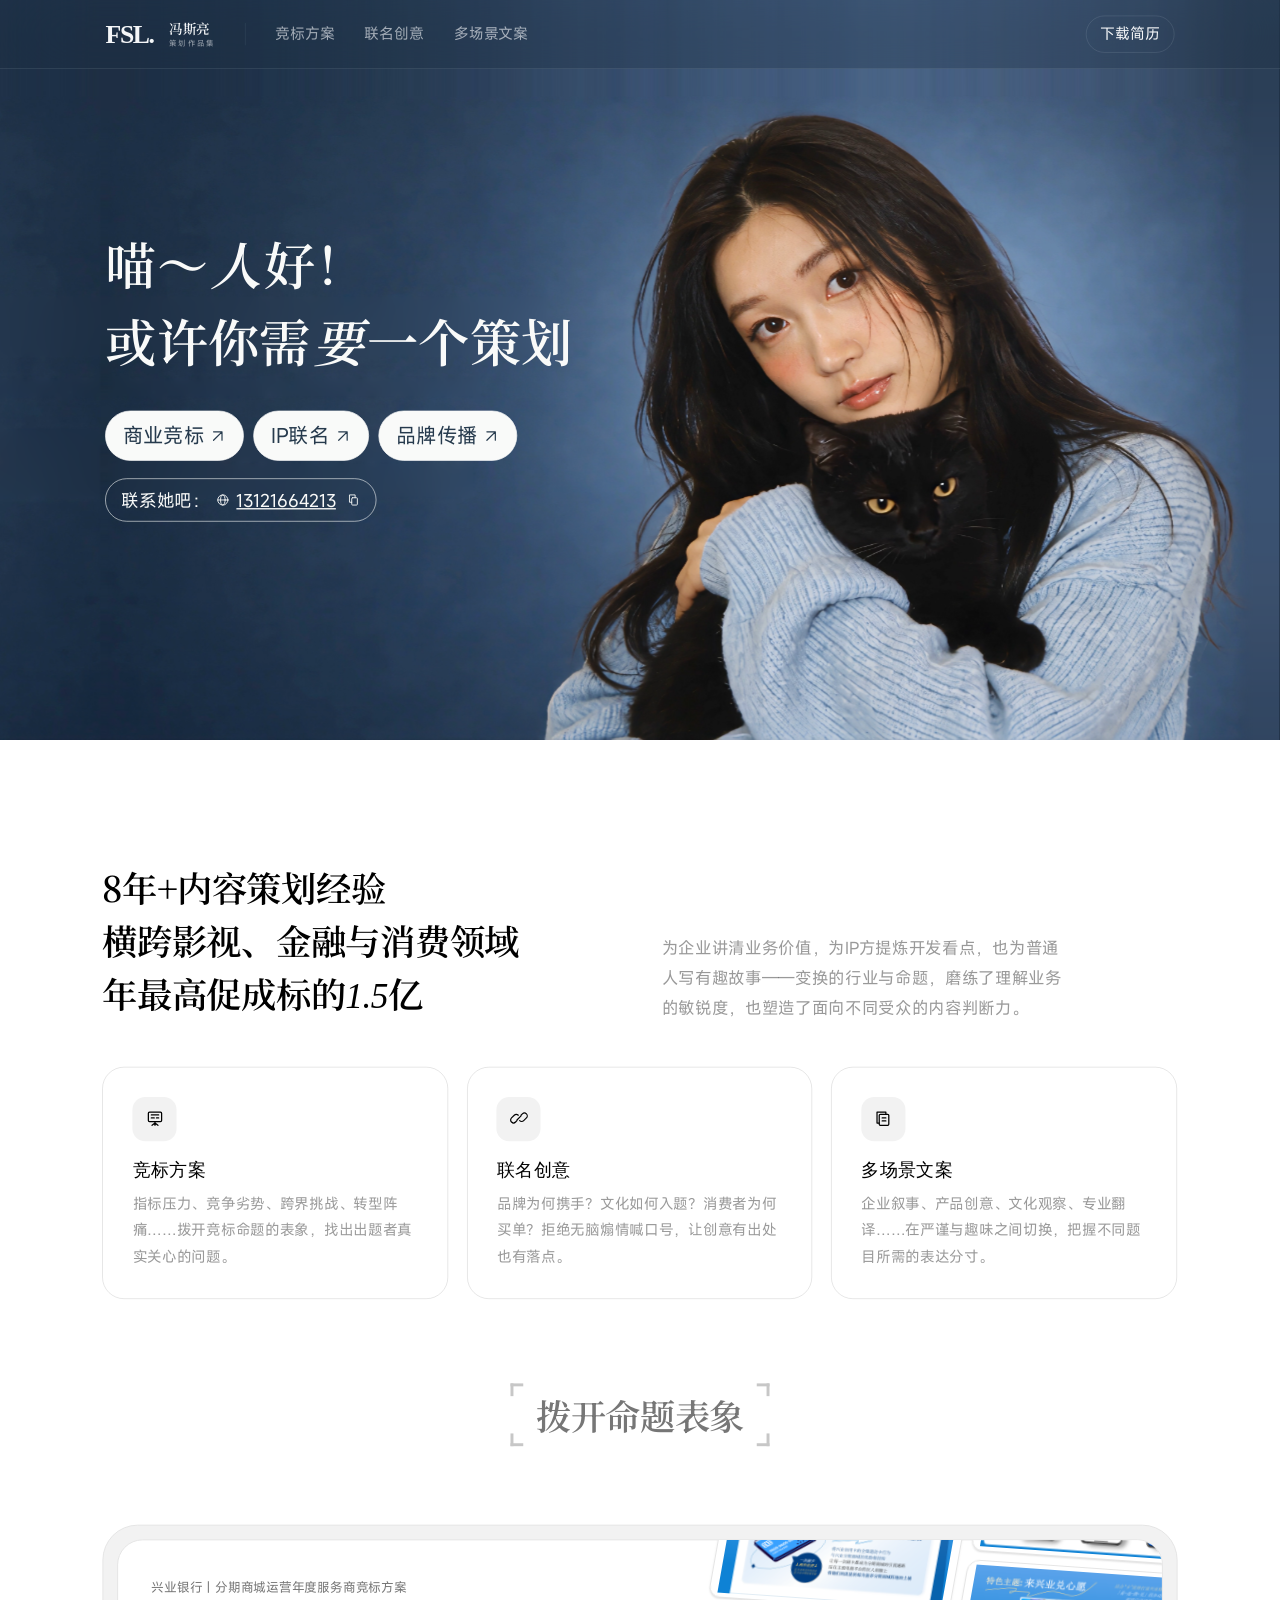
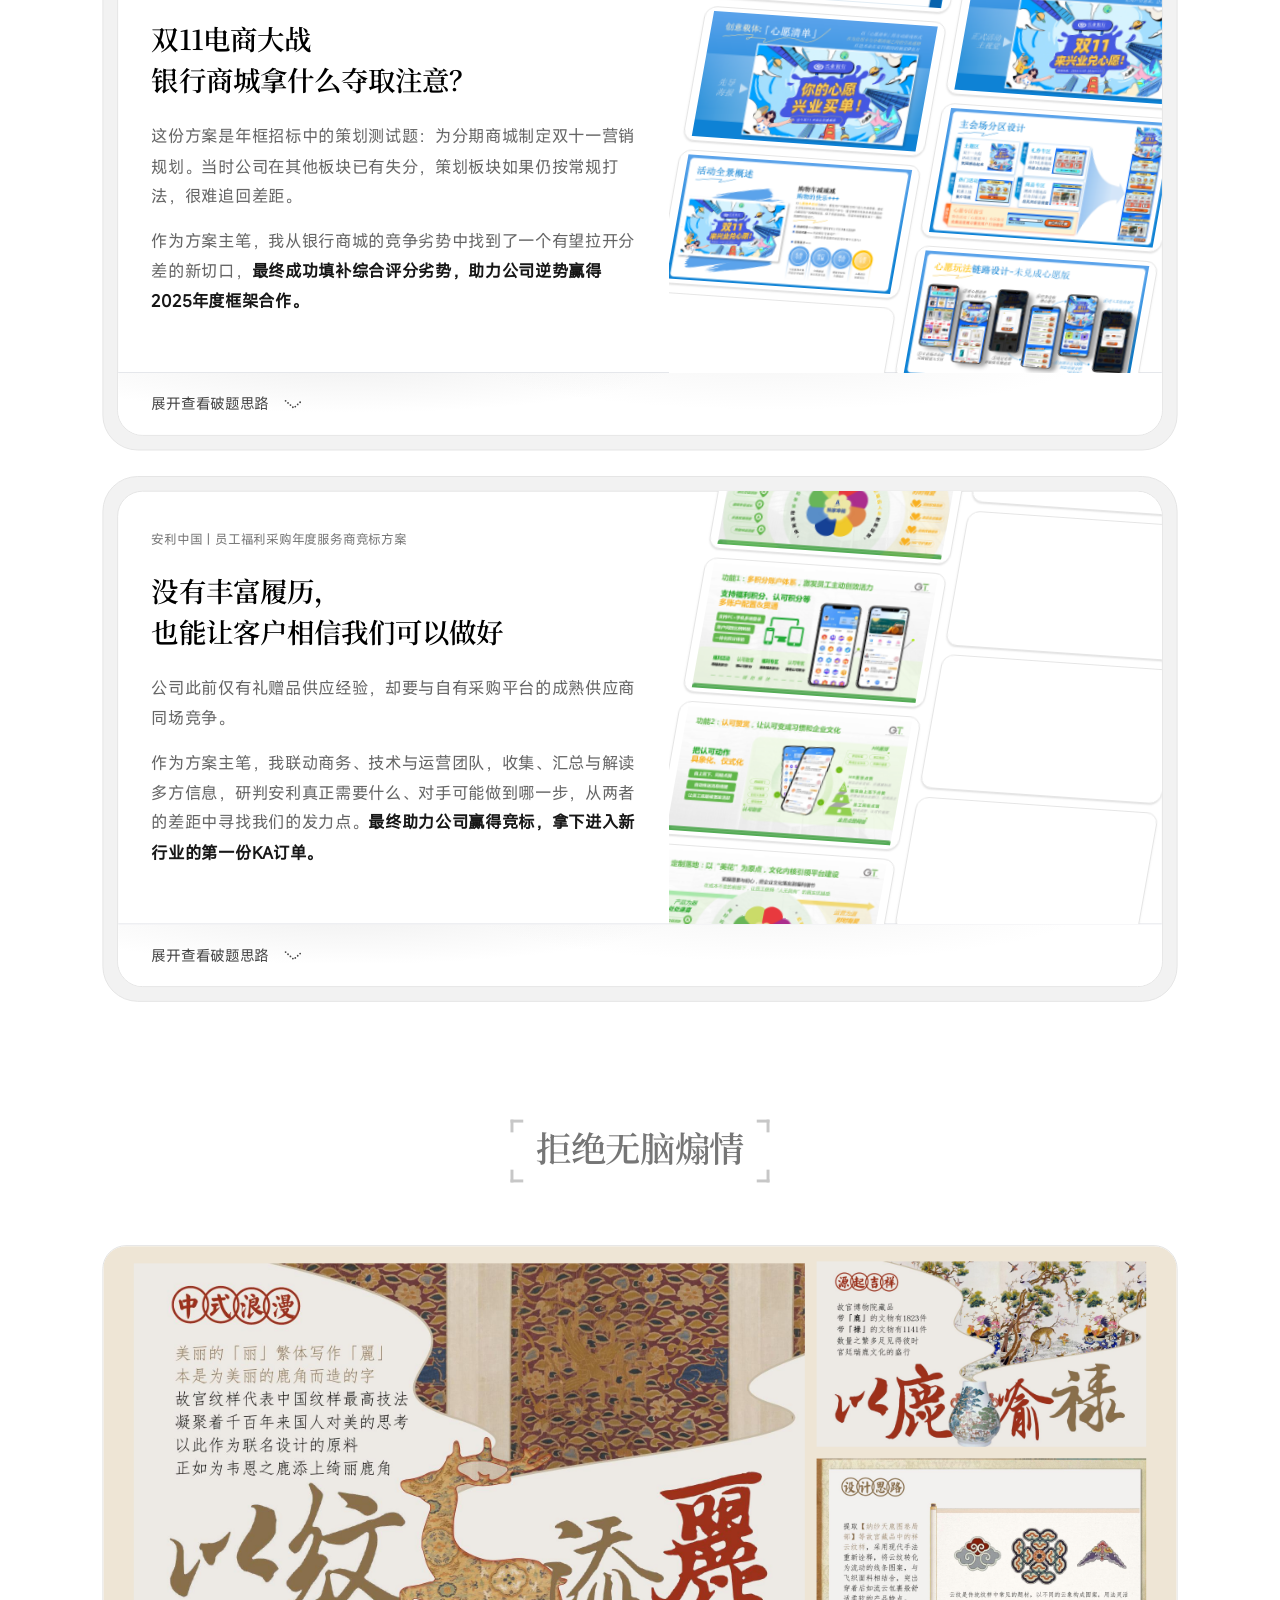
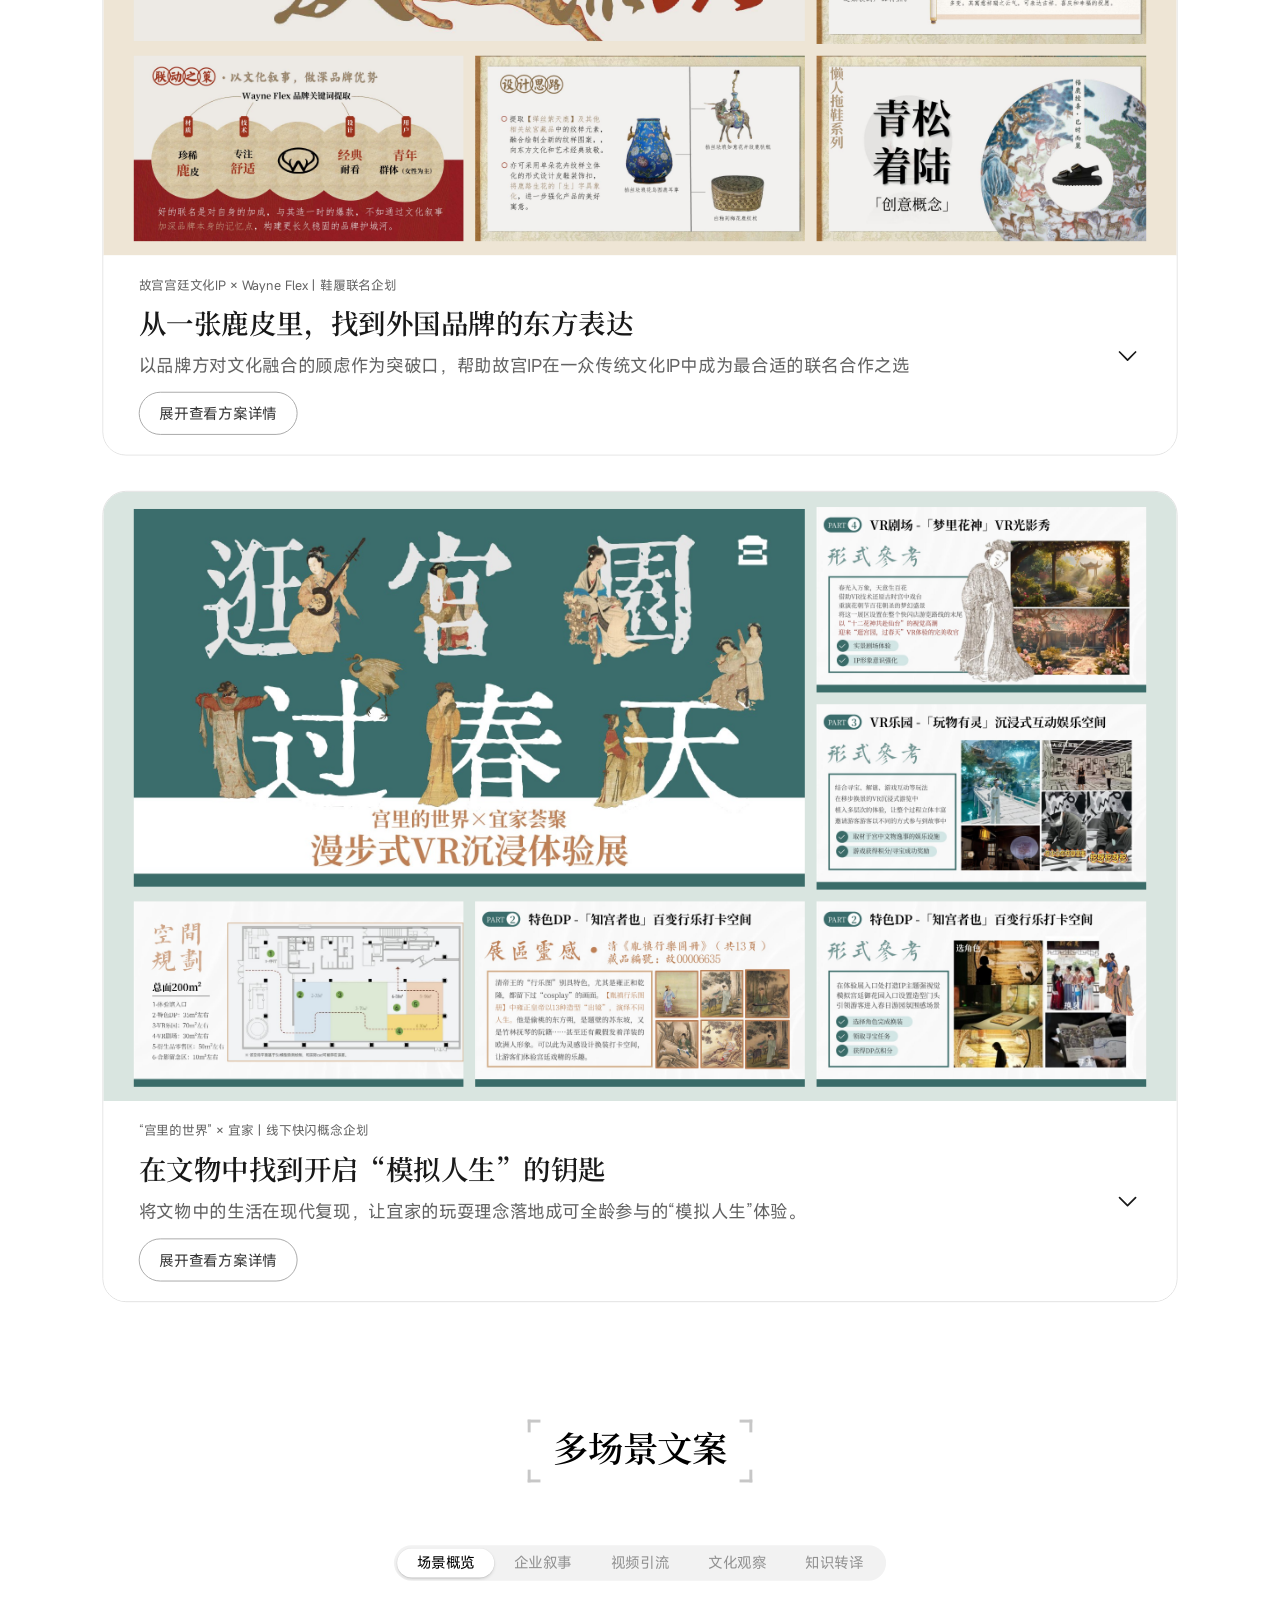
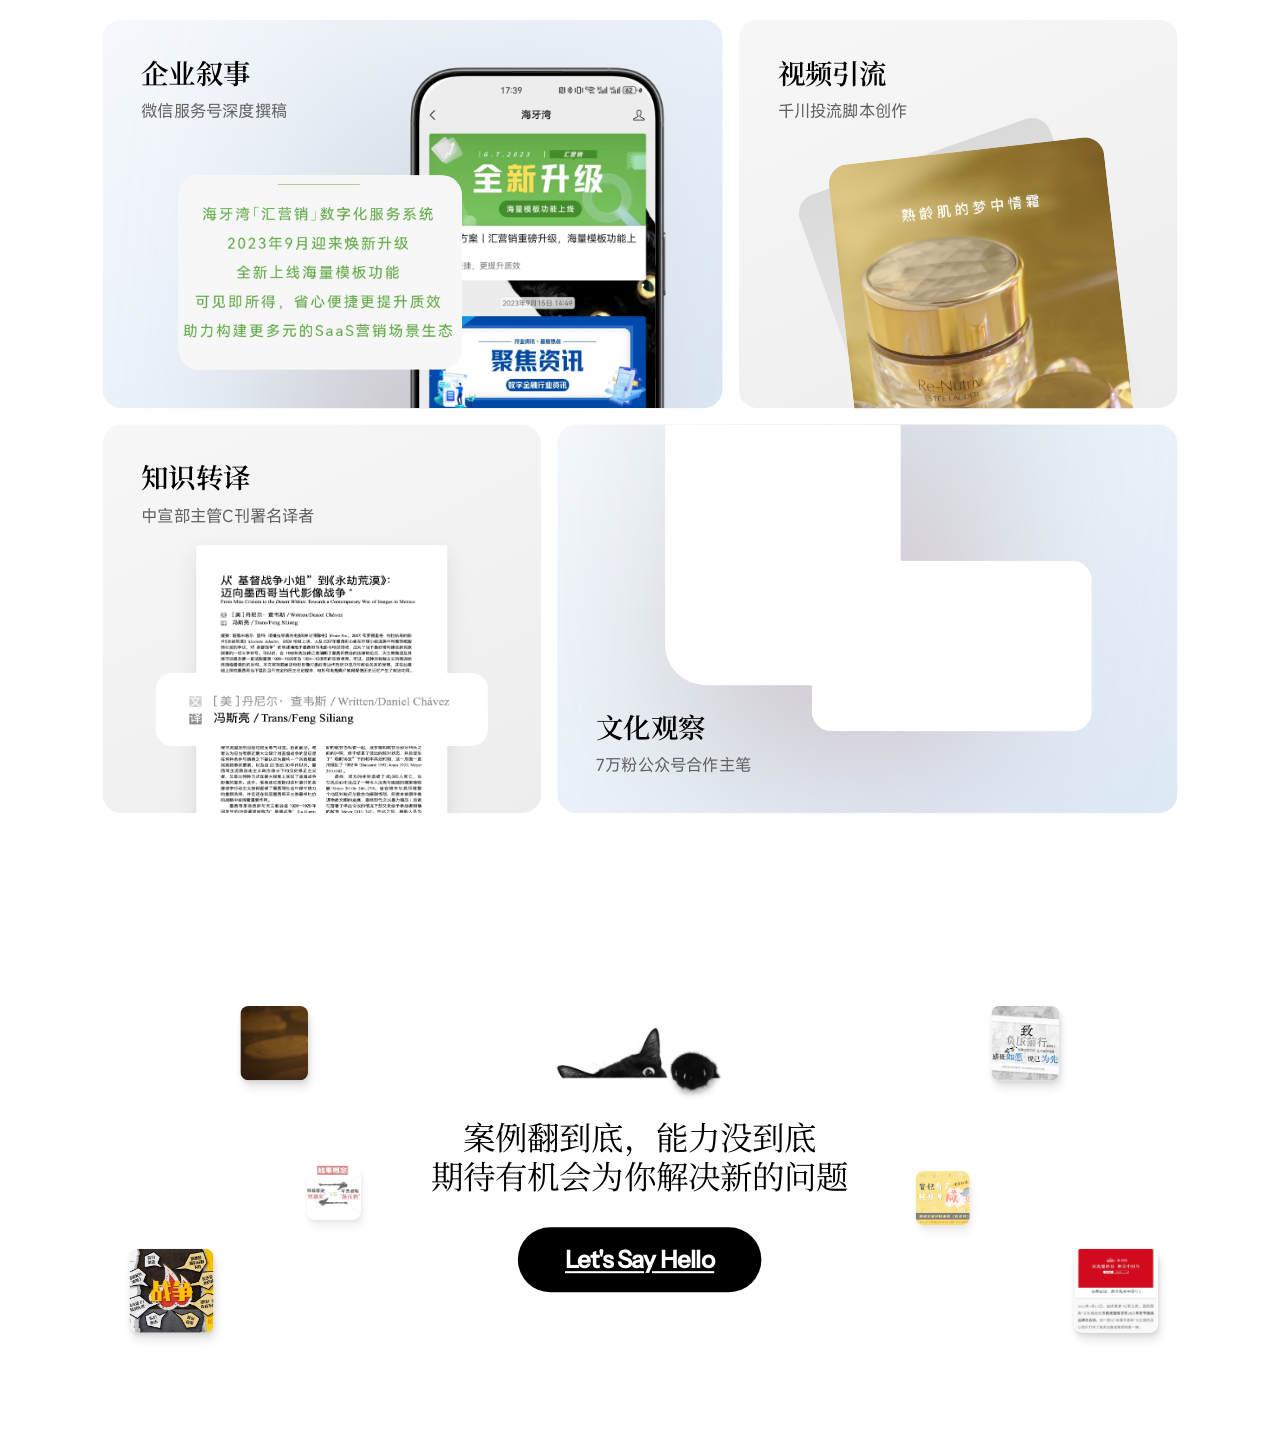
==== public/enterprise-layout-comparison.html @ a9621e63 "Import verified portfolio public release" ====
<!doctype html>
<html lang="zh-CN">
<head>
<meta charset="utf-8"><meta name="viewport" content="width=device-width,initial-scale=1">
<meta name="theme-color" content="#29425e"><title>冯斯亮 · 策划作品集</title>
<link rel="preload" as="image" href="assets/poster-fast.webp" fetchpriority="high"><link rel="preload" as="font" href="hero-assets/noto-serif-hero.ttf" type="font/ttf" crossorigin><link rel="stylesheet" href="hero-assets/serif.css"><link rel="stylesheet" href="hero-assets/sans.css"><link rel="stylesheet" href="home.css">
<link rel="stylesheet" href="navigation.css">
<link rel="stylesheet" href="navigation-colors.css"><link rel="stylesheet" href="transition-study.css">
<script>const navColor=new URLSearchParams(location.search).get("nav");if(["deep","mist","refined"].includes(navColor))document.documentElement.dataset.navColor=navColor;</script>
<link rel="stylesheet" href="jords-chapter-study.css"><link rel="stylesheet" href="xingye-case-study.css"><style>.xy-case .jr-copy .xy-contribution{margin-top:16px}</style><link rel="stylesheet" href="xingye-strategy.css"><link rel="stylesheet" href="xingye-strategy-columns.css"><link rel="stylesheet" href="xingye-strategy-accents.css"><link rel="stylesheet" href="xingye-strategy-rows.css"><link rel="stylesheet" href="xingye-strategy-corners-refined.css"><link rel="stylesheet" href="amway-case-study.css"><link rel="stylesheet" href="creative-case-study.css"><link rel="stylesheet" href="writing-reference.css"><link id="writing-palette-style" rel="stylesheet" href="writing-palette-comparison.css" media="all">
<link rel="stylesheet" href="enterprise-label-comparison.css"><link rel="stylesheet" href="writing-scene-details.css"><link rel="stylesheet" href="video-film-gallery.css"><link rel="stylesheet" href="video-title-comparison.css"><link rel="stylesheet" href="culture-panel-gallery.css"><link rel="stylesheet" href="knowledge-motion-comparison.css">
<link rel="stylesheet" href="isomeet-closing.css"><link rel="stylesheet" href="home-entries.css"><link rel="stylesheet" href="creative-layout-comparison.css"><link rel="stylesheet" href="desktop-layout-trial.css">
<link rel="stylesheet" href="font-coverage-fix.css">
<link rel="stylesheet" href="mobile-home-trial.css">

<meta name="description" content="冯斯亮的策划作品集，包含竞标方案、联名创意与多场景文案，提供简历下载与联系方式。">
<meta property="og:title" content="冯斯亮 · 策划作品集">
<meta property="og:description" content="竞标方案、联名创意与多场景文案。查看作品与下载简历。">
<meta property="og:type" content="website">
<meta property="og:locale" content="zh_CN">
<meta name="twitter:card" content="summary">
</head>
<body id="top" class="xy-corner-variant"><div class="fixed-nav"><header class="iso-navigation" aria-label="作品集导航"><div class="iso-navbar"><div class="iso-container"><div class="iso-left"><a class="iso-logo portfolio-logo" href="#top" aria-label="冯斯亮，策划作品集首页"><span class="portfolio-mark">FSL.</span><span class="portfolio-name">冯斯亮<span>策划作品集</span></span></a><div class="iso-divider"></div><nav class="iso-links" aria-label="主导航"><a class="iso-link" href="#chapter-study">竞标方案</a><a class="iso-link" href="#creative-study">联名创意</a><a class="iso-link" href="#chapter-3">多场景文案</a></nav></div><a class="iso-button" href="assets/resume/feng-siliang-content-planning-2026.pdf" download="冯斯亮_内容策划简历_2026.pdf" aria-label="下载简历（PDF）">下载简历</a></div></div></header></div><div class="hero-band">
<div class="viewport-fit"><div class="artboard">

<main>
<section class="stage" aria-label="冯斯亮的作品集开场">
 <div class="portrait"><canvas id="portrait-frame" aria-hidden="true"></canvas><video id="cat" muted playsinline preload="none" poster="assets/poster-fast.webp" aria-label="冯斯亮抱着黑猫，黑猫随鼠标左右转头"><source src="assets/cat-web.mp4" type="video/mp4"></video></div>
 <div class="hero-copy">
  <h1 aria-label="喵～人好！或许你需要一个策划"><span class="headline-line" aria-hidden="true">喵～<em>人</em>好！</span><span class="headline-line" aria-hidden="true">或许你需<em>要</em>一个策划</span></h1>
  <ul class="profile-tags hero-entries" aria-label="策划方向与章节入口"><li><a class="hero-entry" href="#chapter-study"><span>商业竞标</span><svg class="hero-entry-arrow" viewBox="0 0 24 24" aria-hidden="true"><path d="M6 18 18 6M6 6h12v12"/></svg></a></li><li><a class="hero-entry" href="#creative-study"><span>IP联名</span><svg class="hero-entry-arrow" viewBox="0 0 24 24" aria-hidden="true"><path d="M6 18 18 6M6 6h12v12"/></svg></a></li><li><a class="hero-entry" href="#chapter-3"><span>品牌传播</span><svg class="hero-entry-arrow" viewBox="0 0 24 24" aria-hidden="true"><path d="M6 18 18 6M6 6h12v12"/></svg></a></li><li class="contact-outline-item"><button class="contact-outline" type="button" title="点击复制手机号（微信同号）" aria-label="复制手机号 13121664213"><span class="contact-caption">联系她吧：<svg class="contact-globe" viewBox="0 0 24 24" aria-hidden="true"><circle cx="12" cy="12" r="9"/><ellipse cx="12" cy="12" rx="4" ry="9"/><path d="M3 12h18"/></svg> <span class="contact-address" role="status" aria-live="polite" aria-atomic="true">13121664213</span></span><svg viewBox="0 0 24 24" aria-hidden="true"><rect x="9" y="8" width="10" height="13" rx="1.5"/><path d="M15 8V3H5v13h4"/></svg></button></li></ul>
 </div>
 <p class="sr-only" id="hint" role="status"></p>
</section>
</main>
</div></div>
</div>
<div class="overview-clone"><div class="overview-reference"><section id="why" class="section top-margin-132" style="display:block;position:static;box-sizing:border-box;width:1200px;max-width:none;min-height:623.445px;height:auto;padding:123.18px 52.2584px 67.1893px;margin:0px;gap:normal;grid-template-columns:none;flex-direction:row;align-items:normal;justify-content:normal;font-family:&quot;ISO Instrument Sans&quot;, Arial, sans-serif;font-size:14.931px;font-weight:400;font-style:normal;line-height:22.3964px;letter-spacing:normal;color:rgb(0, 0, 0);background-color:rgba(0, 0, 0, 0);border:0px none rgb(0, 0, 0);border-radius:0px;text-align:start;object-fit:fill"><div class="container" style="display:block;position:relative;box-sizing:border-box;width:1095.48px;max-width:1239.27px;min-height:433.078px;height:auto;padding:0px;margin:0px;gap:normal;grid-template-columns:none;flex-direction:row;align-items:normal;justify-content:normal;font-family:&quot;ISO Instrument Sans&quot;, Arial, sans-serif;font-size:14.931px;font-weight:400;font-style:normal;line-height:22.3964px;letter-spacing:normal;color:rgb(0, 0, 0);background-color:rgba(0, 0, 0, 0);border:0px none rgb(0, 0, 0);border-radius:0px;text-align:start;object-fit:fill"><div class="content-block" style="display:grid;position:static;box-sizing:border-box;width:1095.48px;max-width:none;min-height:433.078px;height:auto;padding:0px;margin:0px;gap:44.7929px;grid-template-columns:1095.48px;flex-direction:row;align-items:normal;justify-content:normal;font-family:&quot;ISO Instrument Sans&quot;, Arial, sans-serif;font-size:14.931px;font-weight:400;font-style:normal;line-height:22.3964px;letter-spacing:normal;color:rgb(0, 0, 0);background-color:rgba(0, 0, 0, 0);border:0px none rgb(0, 0, 0);border-radius:0px;text-align:start;object-fit:fill"><div class="h2-block with-2col" style="display:grid;position:static;box-sizing:border-box;width:1095.48px;max-width:none;min-height:164.227px;height:auto;padding:0px;margin:0px;gap:44.7929px;grid-template-columns:525.344px 525.352px;flex-direction:row;align-items:end;justify-content:start;font-family:&quot;ISO Instrument Sans&quot;, Arial, sans-serif;font-size:14.931px;font-weight:400;font-style:normal;line-height:22.3964px;letter-spacing:normal;color:rgb(0, 0, 0);background-color:rgba(0, 0, 0, 0);border:0px none rgb(0, 0, 0);border-radius:0px;text-align:left;object-fit:fill"><div class="overview-title-group"><h2 class="h2" style="display:block;position:static;box-sizing:border-box;width:525.344px;max-width:none;min-height:164.227px;height:auto;padding:0px;margin:0px;gap:normal;grid-template-columns:none;flex-direction:row;align-items:normal;justify-content:normal;font-family:&quot;ISO Instrument Sans&quot;, Arial, sans-serif;font-size:44.7929px;font-weight:400;font-style:normal;line-height:53.7514px;letter-spacing:-0.447929px;color:rgb(0, 0, 0);background-color:rgba(0, 0, 0, 0);border:0px none rgb(0, 0, 0);border-radius:0px;text-align:left;object-fit:fill">8年+内容策划经验<br>横跨影视、金融与消费领域<br>年最高促成标的<em class="title-italic-number">1.5</em>亿</h2></div><div class="h2-subheader-w" style="display:block;position:static;box-sizing:border-box;width:418.062px;max-width:418.067px;min-height:50.3906px;height:auto;padding:0px;margin:0px;gap:normal;grid-template-columns:none;flex-direction:row;align-items:normal;justify-content:normal;font-family:&quot;ISO Instrument Sans&quot;, Arial, sans-serif;font-size:14.931px;font-weight:400;font-style:normal;line-height:22.3964px;letter-spacing:normal;color:rgb(0, 0, 0);background-color:rgba(0, 0, 0, 0);border:0px none rgb(0, 0, 0);border-radius:0px;text-align:left;object-fit:fill"><div class="h-subheader" style="display:block;position:static;box-sizing:border-box;width:418.062px;max-width:none;min-height:50.3906px;height:auto;padding:0px;margin:0px;gap:normal;grid-template-columns:none;flex-direction:row;align-items:normal;justify-content:normal;font-family:&quot;ISO Instrument Sans&quot;, Arial, sans-serif;font-size:16.7973px;font-weight:400;font-style:normal;line-height:25.196px;letter-spacing:-0.335947px;color:rgba(0, 0, 0, 0.4);background-color:rgba(0, 0, 0, 0);border:0px none rgba(0, 0, 0, 0.4);border-radius:0px;text-align:left;object-fit:fill">为企业讲清业务价值，为IP方提炼开发看点，也为普通人写有趣故事——变换的行业与命题，磨练了理解业务的敏锐度，也塑造了面向不同受众的内容判断力。</div></div></div><div data-w-id="cf544e6a-2ed0-cd34-b923-9edf16492f14" class="_3col-grid" style="display:grid;position:static;box-sizing:border-box;width:1095.48px;max-width:none;min-height:224.062px;height:auto;padding:0px;margin:0px;gap:18.6637px;grid-template-columns:352.719px 352.727px 352.727px;flex-direction:row;align-items:normal;justify-content:normal;font-family:&quot;ISO Instrument Sans&quot;, Arial, sans-serif;font-size:14.931px;font-weight:400;font-style:normal;line-height:22.3964px;letter-spacing:normal;color:rgb(0, 0, 0);background-color:rgba(0, 0, 0, 0);border:0px none rgb(0, 0, 0);border-radius:0px;text-align:start;object-fit:fill"><div data-w-id="0a2abfda-9387-68ee-161d-7e5e225ec09f" id="chapter-1" class="benefit-card" style="display:grid;position:static;box-sizing:border-box;width:352.719px;max-width:none;min-height:224.062px;height:auto;padding:29.8619px;margin:0px;gap:14.931px;grid-template-columns:291px;flex-direction:row;align-items:start;justify-content:start;font-family:&quot;ISO Instrument Sans&quot;, Arial, sans-serif;font-size:14.931px;font-weight:400;font-style:normal;line-height:22.3964px;letter-spacing:normal;color:rgb(0, 0, 0);background-color:rgba(0, 0, 0, 0);border:1px solid rgba(0, 0, 0, 0.1);border-radius:22.3964px;text-align:start;object-fit:fill"><div class="benefit-card-icon-w" style="display:flex;position:static;box-sizing:border-box;width:44.7891px;max-width:none;min-height:auto;height:44.7891px;padding:0px;margin:0px;gap:normal;grid-template-columns:none;flex-direction:row;align-items:center;justify-content:center;font-family:&quot;ISO Instrument Sans&quot;, Arial, sans-serif;font-size:14.931px;font-weight:400;font-style:normal;line-height:22.3964px;letter-spacing:normal;color:rgb(0, 0, 0);background-color:rgb(242, 242, 242);border:0px none rgb(0, 0, 0);border-radius:13.0646px;text-align:start;object-fit:fill"><div class="benefit-card-icon w-embed" style="display:flex;position:static;box-sizing:border-box;width:22.3906px;max-width:none;min-height:auto;height:22.3906px;padding:0px;margin:0px;gap:normal;grid-template-columns:none;flex-direction:row;align-items:center;justify-content:center;font-family:&quot;ISO Instrument Sans&quot;, Arial, sans-serif;font-size:14.931px;font-weight:400;font-style:normal;line-height:22.3964px;letter-spacing:normal;color:rgb(0, 0, 0);background-color:rgba(0, 0, 0, 0);border:0px none rgb(0, 0, 0);border-radius:0px;text-align:start;object-fit:fill"><svg data-icon-choice="A3" aria-hidden="true" focusable="false" width="100%" height="100%" viewBox="0 0 24 24" xmlns="http://www.w3.org/2000/svg" style="display:block;fill:none;stroke:currentColor;stroke-width:1.7;stroke-linecap:round;stroke-linejoin:round"><rect x="3" y="3" width="18" height="13" rx="1.5"/><path d="M12 16v5m-4 0 4-3 4 3M7 7h10M7 11h4m3 0h3"/></svg></div></div><div class="benefit-card-header-w" style="display:grid;position:static;box-sizing:border-box;width:291px;max-width:none;min-height:auto;height:auto;padding:0px;margin:0px;gap:7.46548px;grid-template-columns:291px;flex-direction:row;align-items:start;justify-content:start;font-family:&quot;ISO Instrument Sans&quot;, Arial, sans-serif;font-size:14.931px;font-weight:400;font-style:normal;line-height:22.3964px;letter-spacing:-0.298619px;color:rgba(0, 0, 0, 0.4);background-color:rgba(0, 0, 0, 0);border:0px none rgba(0, 0, 0, 0.4);border-radius:0px;text-align:start;object-fit:fill"><h3 class="benefit-card-header" style="display:block;position:static;box-sizing:border-box;width:100%;max-width:none;min-height:auto;height:auto;padding:0px;margin:0px;gap:normal;grid-template-columns:none;flex-direction:row;align-items:normal;justify-content:normal;font-family:&quot;ISO Instrument Sans&quot;, Arial, sans-serif;font-size:18.6637px;font-weight:500;font-style:normal;line-height:27.9955px;letter-spacing:-0.298619px;color:rgb(0, 0, 0);background-color:rgba(0, 0, 0, 0);border:0px none rgb(0, 0, 0);border-radius:0px;text-align:start;object-fit:fill">竞标方案</h3><div style="display:block;position:static;box-sizing:border-box;width:291px;max-width:none;min-height:67.1719px;height:auto;padding:0px;margin:0px;gap:normal;grid-template-columns:none;flex-direction:row;align-items:normal;justify-content:normal;font-family:&quot;ISO Instrument Sans&quot;, Arial, sans-serif;font-size:14.931px;font-weight:400;font-style:normal;line-height:22.3964px;letter-spacing:-0.298619px;color:rgba(0, 0, 0, 0.4);background-color:rgba(0, 0, 0, 0);border:0px none rgba(0, 0, 0, 0.4);border-radius:0px;text-align:start;object-fit:fill"><p class="card-copy-line">指标压力、竞争劣势、跨界挑战、转型阵痛……拨开竞标命题的表象，找出出题者真实关心的问题。</p></div></div></div><div data-w-id="fa3c4d3c-4441-d1e6-4632-47526bd918a0" id="chapter-2" class="benefit-card" style="display:grid;position:static;box-sizing:border-box;width:352.727px;max-width:none;min-height:224.062px;height:auto;padding:29.8619px;margin:0px;gap:14.931px;grid-template-columns:291.008px;flex-direction:row;align-items:start;justify-content:start;font-family:&quot;ISO Instrument Sans&quot;, Arial, sans-serif;font-size:14.931px;font-weight:400;font-style:normal;line-height:22.3964px;letter-spacing:normal;color:rgb(0, 0, 0);background-color:rgba(0, 0, 0, 0);border:1px solid rgba(0, 0, 0, 0.1);border-radius:22.3964px;text-align:start;object-fit:fill"><div class="benefit-card-icon-w" style="display:flex;position:static;box-sizing:border-box;width:44.7891px;max-width:none;min-height:auto;height:44.7891px;padding:0px;margin:0px;gap:normal;grid-template-columns:none;flex-direction:row;align-items:center;justify-content:center;font-family:&quot;ISO Instrument Sans&quot;, Arial, sans-serif;font-size:14.931px;font-weight:400;font-style:normal;line-height:22.3964px;letter-spacing:normal;color:rgb(0, 0, 0);background-color:rgb(242, 242, 242);border:0px none rgb(0, 0, 0);border-radius:13.0646px;text-align:start;object-fit:fill"><div class="benefit-card-icon w-embed" style="display:flex;position:static;box-sizing:border-box;width:22.3906px;max-width:none;min-height:auto;height:22.3906px;padding:0px;margin:0px;gap:normal;grid-template-columns:none;flex-direction:row;align-items:center;justify-content:center;font-family:&quot;ISO Instrument Sans&quot;, Arial, sans-serif;font-size:14.931px;font-weight:400;font-style:normal;line-height:22.3964px;letter-spacing:normal;color:rgb(0, 0, 0);background-color:rgba(0, 0, 0, 0);border:0px none rgb(0, 0, 0);border-radius:0px;text-align:start;object-fit:fill"><svg data-icon-choice="B1" aria-hidden="true" focusable="false" width="100%" height="100%" viewBox="0 0 24 24" xmlns="http://www.w3.org/2000/svg" style="display:block;fill:none;stroke:currentColor;stroke-width:1.7;stroke-linecap:round;stroke-linejoin:round"><path d="m9 15 6-6M9 16l-2 2a4.24 4.24 0 0 1-6-6l4-4a4.24 4.24 0 0 1 6 0M15 8l2-2a4.24 4.24 0 0 1 6 6l-4 4a4.24 4.24 0 0 1-6 0" transform="translate(1 0) scale(.92)"/></svg></div></div><div class="benefit-card-header-w" style="display:grid;position:static;box-sizing:border-box;width:291.008px;max-width:none;min-height:auto;height:auto;padding:0px;margin:0px;gap:7.46548px;grid-template-columns:291.008px;flex-direction:row;align-items:start;justify-content:start;font-family:&quot;ISO Instrument Sans&quot;, Arial, sans-serif;font-size:14.931px;font-weight:400;font-style:normal;line-height:22.3964px;letter-spacing:-0.298619px;color:rgba(0, 0, 0, 0.4);background-color:rgba(0, 0, 0, 0);border:0px none rgba(0, 0, 0, 0.4);border-radius:0px;text-align:start;object-fit:fill"><h3 class="benefit-card-header" style="display:block;position:static;box-sizing:border-box;width:100%;max-width:none;min-height:auto;height:auto;padding:0px;margin:0px;gap:normal;grid-template-columns:none;flex-direction:row;align-items:normal;justify-content:normal;font-family:&quot;ISO Instrument Sans&quot;, Arial, sans-serif;font-size:18.6637px;font-weight:500;font-style:normal;line-height:27.9955px;letter-spacing:-0.298619px;color:rgb(0, 0, 0);background-color:rgba(0, 0, 0, 0);border:0px none rgb(0, 0, 0);border-radius:0px;text-align:start;object-fit:fill">联名创意</h3><div style="display:block;position:static;box-sizing:border-box;width:291.008px;max-width:none;min-height:67.1719px;height:auto;padding:0px;margin:0px;gap:normal;grid-template-columns:none;flex-direction:row;align-items:normal;justify-content:normal;font-family:&quot;ISO Instrument Sans&quot;, Arial, sans-serif;font-size:14.931px;font-weight:400;font-style:normal;line-height:22.3964px;letter-spacing:-0.298619px;color:rgba(0, 0, 0, 0.4);background-color:rgba(0, 0, 0, 0);border:0px none rgba(0, 0, 0, 0.4);border-radius:0px;text-align:start;object-fit:fill"><p class="card-copy-line">品牌为何携手？文化如何入题？消费者为何买单？拒绝无脑煽情喊口号，让创意有出处也有落点。</p></div></div></div><div data-w-id="0972c09b-37bd-44b5-9d95-908ff6f2fb75" id="overview-writing" class="benefit-card" style="display:grid;position:static;box-sizing:border-box;width:352.727px;max-width:none;min-height:224.062px;height:auto;padding:29.8619px;margin:0px;gap:14.931px;grid-template-columns:291.008px;flex-direction:row;align-items:start;justify-content:start;font-family:&quot;ISO Instrument Sans&quot;, Arial, sans-serif;font-size:14.931px;font-weight:400;font-style:normal;line-height:22.3964px;letter-spacing:normal;color:rgb(0, 0, 0);background-color:rgba(0, 0, 0, 0);border:1px solid rgba(0, 0, 0, 0.1);border-radius:22.3964px;text-align:start;object-fit:fill"><div class="benefit-card-icon-w" style="display:flex;position:static;box-sizing:border-box;width:44.7891px;max-width:none;min-height:auto;height:44.7891px;padding:0px;margin:0px;gap:normal;grid-template-columns:none;flex-direction:row;align-items:center;justify-content:center;font-family:&quot;ISO Instrument Sans&quot;, Arial, sans-serif;font-size:14.931px;font-weight:400;font-style:normal;line-height:22.3964px;letter-spacing:normal;color:rgb(0, 0, 0);background-color:rgb(242, 242, 242);border:0px none rgb(0, 0, 0);border-radius:13.0646px;text-align:start;object-fit:fill"><div class="benefit-card-icon w-embed" style="display:flex;position:static;box-sizing:border-box;width:22.3906px;max-width:none;min-height:auto;height:22.3906px;padding:0px;margin:0px;gap:normal;grid-template-columns:none;flex-direction:row;align-items:center;justify-content:center;font-family:&quot;ISO Instrument Sans&quot;, Arial, sans-serif;font-size:14.931px;font-weight:400;font-style:normal;line-height:22.3964px;letter-spacing:normal;color:rgb(0, 0, 0);background-color:rgba(0, 0, 0, 0);border:0px none rgb(0, 0, 0);border-radius:0px;text-align:start;object-fit:fill"><svg data-icon-choice="C4" aria-hidden="true" focusable="false" width="100%" height="100%" viewBox="0 0 24 24" xmlns="http://www.w3.org/2000/svg" style="display:block;fill:none;stroke:currentColor;stroke-width:1.7;stroke-linecap:round;stroke-linejoin:round"><rect x="7" y="6" width="13" height="15" rx="1.5"/><path d="M16 6V3H4v15h3m4-7h5m-5 4h5"/></svg></div></div><div class="benefit-card-header-w" style="display:grid;position:static;box-sizing:border-box;width:291.008px;max-width:none;min-height:auto;height:auto;padding:0px;margin:0px;gap:7.46548px;grid-template-columns:291.008px;flex-direction:row;align-items:start;justify-content:start;font-family:&quot;ISO Instrument Sans&quot;, Arial, sans-serif;font-size:14.931px;font-weight:400;font-style:normal;line-height:22.3964px;letter-spacing:-0.298619px;color:rgba(0, 0, 0, 0.4);background-color:rgba(0, 0, 0, 0);border:0px none rgba(0, 0, 0, 0.4);border-radius:0px;text-align:start;object-fit:fill"><h3 class="benefit-card-header" style="display:block;position:static;box-sizing:border-box;width:100%;max-width:none;min-height:auto;height:auto;padding:0px;margin:0px;gap:normal;grid-template-columns:none;flex-direction:row;align-items:normal;justify-content:normal;font-family:&quot;ISO Instrument Sans&quot;, Arial, sans-serif;font-size:18.6637px;font-weight:500;font-style:normal;line-height:27.9955px;letter-spacing:-0.298619px;color:rgb(0, 0, 0);background-color:rgba(0, 0, 0, 0);border:0px none rgb(0, 0, 0);border-radius:0px;text-align:start;object-fit:fill">多场景文案</h3><div style="display:block;position:static;box-sizing:border-box;width:291.008px;max-width:none;min-height:67.1719px;height:auto;padding:0px;margin:0px;gap:normal;grid-template-columns:none;flex-direction:row;align-items:normal;justify-content:normal;font-family:&quot;ISO Instrument Sans&quot;, Arial, sans-serif;font-size:14.931px;font-weight:400;font-style:normal;line-height:22.3964px;letter-spacing:-0.298619px;color:rgba(0, 0, 0, 0.4);background-color:rgba(0, 0, 0, 0);border:0px none rgba(0, 0, 0, 0.4);border-radius:0px;text-align:start;object-fit:fill"><p class="card-copy-line">企业叙事、产品创意、文化观察、专业翻译……在严谨与趣味之间切换，把握不同题目所需的表达分寸。</p></div></div></div></div></div></div></section></div></div>
<section class="jr-study" id="chapter-study" aria-label="竞标方案"><div class="jr-canvas"><div class="jr-heading"><div class="jr-word-window"><div class="jr-word-list"><div class="jr-word">竞标方案</div><div class="jr-word is-explanation">拨开命题表象</div><div class="jr-word is-explanation">挖出真实问题</div><div class="jr-word">竞标方案</div></div></div><div class="jr-selector" aria-hidden="true"><i></i><i></i><i></i><i></i></div></div><div class="jr-cards"><article class="jr-card xy-case" aria-labelledby="xy-title"><div class="jr-body">
<div class="jr-top"><div class="jr-copy"><div><p class="xy-project">兴业银行丨分期商城运营年度服务商竞标方案</p><h3 id="xy-title">双11电商大战<br>银行商城拿什么夺取注意？</h3><p class="xy-intro">这份方案是年框招标中的策划测试题：为分期商城制定双十一营销规划。当时公司在其他板块已有失分，策划板块如果仍按常规打法，很难追回差距。</p><p class="xy-intro xy-contribution">作为方案主笔，我从银行商城的竞争劣势中找到了一个有望拉开分差的新切口，<strong class="xy-result">最终成功填补综合评分劣势，助力公司逆势赢得2025年度框架合作。</strong></p></div></div>
<div class="jr-gallery" aria-label="兴业银行方案完整原页轮播"><div class="jr-columns"><div class="jr-column"><div class="jr-track" style="--duration:26.666667s"><div class="jr-image xy-preview" aria-hidden="true"><img loading="lazy" decoding="async" src="assets/xingye-trial/p06.png" alt="" width="1920" height="1080"></div><div class="jr-image xy-preview" aria-hidden="true"><img loading="lazy" decoding="async" src="assets/xingye-trial/p09.png" alt="" width="1920" height="1080"></div><div class="jr-image xy-preview" aria-hidden="true"><img loading="lazy" decoding="async" src="assets/xingye-trial/p16.png" alt="" width="1920" height="1080"></div><div class="jr-image xy-preview" aria-hidden="true"><img loading="lazy" decoding="async" src="assets/xingye-trial/p30.png" alt="" width="1920" height="1080"></div><div class="jr-image xy-preview" aria-hidden="true"><img loading="lazy" decoding="async" src="assets/xingye-trial/p32.png" alt="" width="1920" height="1080"></div><div class="jr-image xy-preview" aria-hidden="true"><img loading="lazy" decoding="async" src="assets/xingye-trial/p06.png" alt="" width="1920" height="1080"></div><div class="jr-image xy-preview" aria-hidden="true"><img loading="lazy" decoding="async" src="assets/xingye-trial/p09.png" alt="" width="1920" height="1080"></div><div class="jr-image xy-preview" aria-hidden="true"><img loading="lazy" decoding="async" src="assets/xingye-trial/p16.png" alt="" width="1920" height="1080"></div><div class="jr-image xy-preview" aria-hidden="true"><img loading="lazy" decoding="async" src="assets/xingye-trial/p30.png" alt="" width="1920" height="1080"></div><div class="jr-image xy-preview" aria-hidden="true"><img loading="lazy" decoding="async" src="assets/xingye-trial/p32.png" alt="" width="1920" height="1080"></div></div></div><div class="jr-column"><div class="jr-track" style="--duration:26.666667s"><div class="jr-image xy-preview" aria-hidden="true"><img loading="lazy" decoding="async" src="assets/xingye-trial/p17.png" alt="" width="1920" height="1080"></div><div class="jr-image xy-preview" aria-hidden="true"><img loading="lazy" decoding="async" src="assets/xingye-trial/p10.png" alt="" width="1920" height="1080"></div><div class="jr-image xy-preview" aria-hidden="true"><img loading="lazy" decoding="async" src="assets/xingye-trial/p19.png" alt="" width="1920" height="1080"></div><div class="jr-image xy-preview" aria-hidden="true"><img loading="lazy" decoding="async" src="assets/xingye-trial/p31.png" alt="" width="1920" height="1080"></div><div class="jr-image xy-preview" aria-hidden="true"><img loading="lazy" decoding="async" src="assets/xingye-trial/p05.png" alt="" width="1920" height="1080"></div><div class="jr-image xy-preview" aria-hidden="true"><img loading="lazy" decoding="async" src="assets/xingye-trial/p17.png" alt="" width="1920" height="1080"></div><div class="jr-image xy-preview" aria-hidden="true"><img loading="lazy" decoding="async" src="assets/xingye-trial/p10.png" alt="" width="1920" height="1080"></div><div class="jr-image xy-preview" aria-hidden="true"><img loading="lazy" decoding="async" src="assets/xingye-trial/p19.png" alt="" width="1920" height="1080"></div><div class="jr-image xy-preview" aria-hidden="true"><img loading="lazy" decoding="async" src="assets/xingye-trial/p31.png" alt="" width="1920" height="1080"></div><div class="jr-image xy-preview" aria-hidden="true"><img loading="lazy" decoding="async" src="assets/xingye-trial/p05.png" alt="" width="1920" height="1080"></div></div></div></div></div></div>
<button class="jr-toggle" type="button" aria-expanded="false" aria-controls="xy-details"><span class="xy-toggle-label" data-collapsed-label="展开查看破题思路" data-expanded-label="收起破题思路">展开查看破题思路</span><svg viewBox="0 0 24 16" aria-hidden="true"><path d="m3 4 9 8 9-8"/></svg></button>
<div class="jr-details" id="xy-details" inert><div class="jr-detail-inner">
<div class="xy-strategy-reading"><h4 class="xy-strategy-heading">跳出价格战，借「三股东风」</h4><div class="xy-strategy-points"><section class="xy-strategy-point"><h5><span class="xy-title-accent">一借同门指标<span class="xy-title-corners" aria-hidden="true"><i></i><i></i><i></i><i></i></span></span></h5><p>跳出商城单独参与价格竞争的思路，<span class="xy-keyphrase">将商城的运营目标与隔壁信用卡业务的动卡需求相连接</span>，寻找<span class="xy-keyphrase">兄弟部门共同受益的合作切口</span>。</p></section><section class="xy-strategy-point"><h5><span class="xy-title-accent">二借流行玩法<span class="xy-title-corners" aria-hidden="true"><i></i><i></i><i></i><i></i></span></span></h5><p>把<span class="xy-keyphrase">社交平台的互动玩法转译到银行场景</span>，以「心愿清单」为创意载体，<span class="xy-keyphrase">将动卡任务与限时积分融入游戏化设定</span>，为银行商城活动引入更有新鲜感的参与方式。</p></section><section class="xy-strategy-point"><h5><span class="xy-title-accent">三借电商热潮<span class="xy-title-corners" aria-hidden="true"><i></i><i></i><i></i><i></i></span></span></h5><p>借势双十一的<span class="xy-keyphrase">全渠道消费热度</span>，将用户在电商平台的动卡消费与商城活动奖励相连接，让<span class="xy-keyphrase">发生在商城之外的消费，也能成为用户回到商城、参与活动的动力</span>。</p></section></div><ul class="xy-skill-tags" aria-label="案例策划能力"><li>竞争分析</li><li>问题重构</li><li>策略推导</li><li>资源整合</li><li>创意迁移</li><li>文案撰写</li><li>版式设计</li></ul></div>

</div></div></div></article>
<article class="jr-card xy-case amway-case" id="amway-case" aria-labelledby="amway-title"><div class="jr-body"><div class="jr-top">
<div class="jr-copy"><div><p class="xy-project">安利中国丨员工福利采购年度服务商竞标方案</p><h3 id="amway-title">没有丰富履历，<br>也能让客户相信我们可以做好</h3><p class="xy-intro">公司此前仅有礼赠品供应经验，却要与自有采购平台的成熟供应商同场竞争。</p><p class="xy-intro xy-contribution">作为方案主笔，我联动商务、技术与运营团队，收集、汇总与解读多方信息，研判安利真正需要什么、对手可能做到哪一步，从两者的差距中寻找我们的发力点。<strong class="xy-result">最终助力公司赢得竞标，拿下进入新行业的第一份KA订单。</strong></p></div></div>
<div class="jr-gallery" aria-label="安利方案完整原页轮播"><div class="jr-columns"><div class="jr-column"><div class="jr-track" style="--duration:32s"><div class="jr-image xy-preview" aria-hidden="true"><img loading="lazy" decoding="async" src="assets/amway-trial/p15.png" alt="" width="1920" height="1080"></div><div class="jr-image xy-preview" aria-hidden="true"><img loading="lazy" decoding="async" src="assets/amway-trial/p19.png" alt="" width="1920" height="1080"></div><div class="jr-image xy-preview" aria-hidden="true"><img loading="lazy" decoding="async" src="assets/amway-trial/p27.png" alt="" width="1920" height="1080"></div><div class="jr-image xy-preview" aria-hidden="true"><img loading="lazy" decoding="async" src="assets/amway-trial/p15.png" alt="" width="1920" height="1080"></div><div class="jr-image xy-preview" aria-hidden="true"><img loading="lazy" decoding="async" src="assets/amway-trial/p19.png" alt="" width="1920" height="1080"></div><div class="jr-image xy-preview" aria-hidden="true"><img loading="lazy" decoding="async" src="assets/amway-trial/p27.png" alt="" width="1920" height="1080"></div><div class="jr-image xy-preview" aria-hidden="true"><img loading="lazy" decoding="async" src="assets/amway-trial/p15.png" alt="" width="1920" height="1080"></div><div class="jr-image xy-preview" aria-hidden="true"><img loading="lazy" decoding="async" src="assets/amway-trial/p19.png" alt="" width="1920" height="1080"></div><div class="jr-image xy-preview" aria-hidden="true"><img loading="lazy" decoding="async" src="assets/amway-trial/p27.png" alt="" width="1920" height="1080"></div><div class="jr-image xy-preview" aria-hidden="true"><img loading="lazy" decoding="async" src="assets/amway-trial/p15.png" alt="" width="1920" height="1080"></div><div class="jr-image xy-preview" aria-hidden="true"><img loading="lazy" decoding="async" src="assets/amway-trial/p19.png" alt="" width="1920" height="1080"></div><div class="jr-image xy-preview" aria-hidden="true"><img loading="lazy" decoding="async" src="assets/amway-trial/p27.png" alt="" width="1920" height="1080"></div></div></div><div class="jr-column"><div class="jr-track" style="--duration:32s"><div class="jr-image xy-preview" aria-hidden="true"><img loading="lazy" decoding="async" src="assets/amway-trial/p32.png" alt="" width="1920" height="1080"></div><div class="jr-image xy-preview" aria-hidden="true"><img loading="lazy" decoding="async" src="assets/amway-trial/p33.png" alt="" width="1920" height="1080"></div><div class="jr-image xy-preview" aria-hidden="true"><img loading="lazy" decoding="async" src="assets/amway-trial/p32.png" alt="" width="1920" height="1080"></div><div class="jr-image xy-preview" aria-hidden="true"><img loading="lazy" decoding="async" src="assets/amway-trial/p33.png" alt="" width="1920" height="1080"></div><div class="jr-image xy-preview" aria-hidden="true"><img loading="lazy" decoding="async" src="assets/amway-trial/p32.png" alt="" width="1920" height="1080"></div><div class="jr-image xy-preview" aria-hidden="true"><img loading="lazy" decoding="async" src="assets/amway-trial/p33.png" alt="" width="1920" height="1080"></div><div class="jr-image xy-preview" aria-hidden="true"><img loading="lazy" decoding="async" src="assets/amway-trial/p32.png" alt="" width="1920" height="1080"></div><div class="jr-image xy-preview" aria-hidden="true"><img loading="lazy" decoding="async" src="assets/amway-trial/p33.png" alt="" width="1920" height="1080"></div><div class="jr-image xy-preview" aria-hidden="true"><img loading="lazy" decoding="async" src="assets/amway-trial/p32.png" alt="" width="1920" height="1080"></div><div class="jr-image xy-preview" aria-hidden="true"><img loading="lazy" decoding="async" src="assets/amway-trial/p33.png" alt="" width="1920" height="1080"></div><div class="jr-image xy-preview" aria-hidden="true"><img loading="lazy" decoding="async" src="assets/amway-trial/p32.png" alt="" width="1920" height="1080"></div><div class="jr-image xy-preview" aria-hidden="true"><img loading="lazy" decoding="async" src="assets/amway-trial/p33.png" alt="" width="1920" height="1080"></div></div></div></div></div>
</div>
<button class="jr-toggle" type="button" aria-expanded="false" aria-controls="amway-details"><span class="xy-toggle-label" data-collapsed-label="展开查看破题思路" data-expanded-label="收起破题思路">展开查看破题思路</span><svg viewBox="0 0 24 16" aria-hidden="true"><path d="m3 4 9 8 9-8"/></svg></button>
<div class="jr-details" id="amway-details" inert><div class="jr-detail-inner"><div class="xy-strategy-reading amway-full-copy" data-copy-status="user-approved-wording"><h4 class="xy-strategy-heading">为客户多想一步，比对手多走一步</h4><div class="xy-strategy-points"><section class="xy-strategy-point"><h5><span class="xy-title-accent">帮客户「少投入达成高感知」<span class="xy-title-corners" aria-hidden="true"><i></i><i></i><i></i><i></i></span></span></h5><p>花了多少钱不是重点，<span class="xy-keyphrase">花的钱能被员工感知到才是重点</span>。因此方案的核心目标放在<span class="xy-keyphrase">同等投入下的<span class="amway-keep-word">体验</span>提升</span>，让客户花少钱办实事。</p></section><section class="xy-strategy-point"><h5><span class="xy-title-accent">龙头出通稿，我们做定制<span class="xy-title-corners" aria-hidden="true"><i></i><i></i><i></i><i></i></span></span></h5><p>系统研究了行业龙头的过往合作方案，成功预判他们对于安利这个项目的重视程度与方案细致程度，在他们的基础上<span class="xy-keyphrase">针对性地挖掘定制<span class="amway-keep-word">深度</span></span>，让客户感受到我们的用心和对其企业文化的深入理解。</p></section><section class="xy-strategy-point"><h5><span class="xy-title-accent">老手出构想，我们上DEMO<span class="xy-title-corners" aria-hidden="true"><i></i><i></i><i></i><i></i></span></span></h5><p>面对已有平台积累的成熟服务商精心准备的系统化定制方案，我们<span class="xy-keyphrase">协同技术与运营团队将纸面方案深化为可演示的<span class="amway-keep-word">demo</span></span>，把停留在纸面的<span class="amway-keep-word">讨论</span>转化为可供客户检验的具体<span class="amway-keep-word">体验</span>。</p></section></div><ul class="xy-skill-tags" aria-label="案例策划能力"><li>客户需求洞察</li><li>竞争策略研判</li><li>企业文化转译</li><li>方案架构设计</li><li>跨团队协作</li><li>资源整合</li></ul></div></div></div>
</div></article>
</div></div></section>
<section class="c2-study" id="creative-study" aria-labelledby="creative-chapter-title">
<div class="c2-canvas">
<h2 class="c2-heading jr-heading" id="creative-chapter-title" aria-label="联名创意：拒绝无脑煽情，让创意师出有名"><span class="jr-word-window" aria-hidden="true"><span class="jr-word-list" style="display:block"><span class="jr-word" style="display:block">联名创意</span><span class="jr-word is-explanation" style="display:block">拒绝无脑煽情</span><span class="jr-word is-explanation" style="display:block">让创意师出有名</span><span class="jr-word" style="display:block">联名创意</span></span></span><span class="jr-selector" aria-hidden="true"><i></i><i></i><i></i><i></i></span></h2>
<article class="jr-card xy-case amway-case c2-wayne" aria-labelledby="wayne-title">
<div class="jr-body"><div class="jr-top">
<div class="jr-copy"><div><p class="xy-project">故宫宫廷文化IP × Wayne Flex｜鞋履联名企划</p><h3 id="wayne-title">从产品特性出发的<br>联名创意</h3>
<p class="xy-intro">Wayne Flex是一个来自美国的女鞋品牌，据负责人介绍他们在国内渠道已有不错的销售基础，但总感觉与本土文化的融合方面还差些火候。</p>
<p class="xy-intro c2-context">品牌的这层顾虑成为了我在接受故宫IP方委托，帮助其说服Wayne Flex在一众传统文化IP中选择与他们展开联名合作的切入口。</p></div></div>
<div class="c2-cover"><div class="c2-cover-collage" role="img" aria-label="Wayne联名方案多页组合展示"><div class="c2-sheet-grid"><img loading="lazy" decoding="async" src="assets/wayne-trial/SRC-073-p006.jpg" alt=""><img loading="lazy" decoding="async" src="assets/wayne-trial/SRC-073-p019.jpg" alt=""><img loading="lazy" decoding="async" src="assets/wayne-trial/SRC-073-p009.jpg" alt=""><img loading="lazy" decoding="async" src="assets/wayne-trial/SRC-073-p016.jpg" alt=""><img loading="lazy" decoding="async" src="assets/wayne-trial/SRC-073-p010.jpg" alt=""><img loading="lazy" decoding="async" src="assets/wayne-trial/SRC-073-p013.jpg" alt=""><img loading="lazy" decoding="async" src="assets/wayne-trial/SRC-073-p023.jpg" alt=""><img loading="lazy" decoding="async" src="assets/wayne-trial/SRC-073-p017.jpg" alt=""><img loading="lazy" decoding="async" src="assets/wayne-trial/SRC-073-p024.jpg" alt=""></div></div></div>
</div><button class="jr-toggle c2-toggle" type="button" aria-expanded="false" aria-controls="wayne-details"><span>展开查看方案详情</span><svg viewBox="0 0 24 16" aria-hidden="true"><path d="m3 4 9 8 9-8"/></svg></button>
<div class="jr-details" id="wayne-details" inert><div class="jr-detail-inner"><p class="c2-detail-copy">方案以品牌方Wayne Flex最具辨识度的核心原料——「鹿皮」为创意之源，结合故宫馆藏传统灵鹿纹样与中国古文字中以鹿角为美的象形意象，共同组成“福鹿授喜·巳时而麗”的联名主题。提案阶段获得品牌方高度认可，当场确认合作意向。该联名系列产品于2025年下半年正式上市，系列主题延续原方案创意方向。</p></div></div>
</div></article>

<!-- IKEA: approved working copy; image layout remains a placeholder. -->
<article class="jr-card xy-case c2-ikea" id="ikea-case" aria-labelledby="ikea-title">
<div class="jr-body"><div class="jr-top">
<div class="jr-copy"><div>
<p class="xy-project">“宫里的世界” × 宜家｜线下快闪概念企划</p>
<h3 id="ikea-title">在文物里找到<br>开启“模拟人生”的钥匙</h3>
<p class="xy-intro">设计这份方案时主要考量了三个问题：什么内容能代表宫廷文化？什么体验符合宜家调性？什么路径能带来实际消费？经过大量案头调研，我在宜家当年的品牌报告里找到了一条线索——玩耍属于孩子，也属于成人。</p>
</div></div>
<div class="c2-image-placeholder"><p>方案图片待排布</p></div>
</div></div>
</article>
</div>
</section>
<section class="c2-study writing-study" id="chapter-3" aria-labelledby="writing-chapter-title">
<div class="c2-canvas">
<h2 class="c2-heading jr-heading" id="writing-chapter-title" aria-label="多场景文案：在严谨与趣味之间，给不同题目找到合适写法"><span class="jr-word-window" aria-hidden="true"><span class="jr-word-list" style="display:block"><span class="jr-word" style="display:block">多场景文案</span><span class="jr-word is-explanation" style="display:block">在严谨与趣味之间</span><span class="jr-word is-explanation" style="display:block">给不同题目找到合适写法</span><span class="jr-word" style="display:block">多场景文案</span></span></span><span class="jr-selector" aria-hidden="true"><i></i><i></i><i></i><i></i></span></h2>
<!-- Internal reference reproduction: Isomeet original copy and images, not portfolio work. -->
<div class="writing-reference"><div class="writing-reference-canvas"><div data-current="Tab 1" data-easing="ease" data-duration-in="300" data-duration-out="100" class="features-tabs w-tabs" style="display: flex; position: relative; box-sizing: border-box; width: 1328px; height: 1072px; min-width: auto; min-height: auto; max-width: none; max-height: none; margin: 0px; padding: 0px; gap: normal; grid-template-columns: none; grid-template-rows: none; grid-area: auto / auto / auto / auto; grid-auto-flow: row; flex-flow: column; flex: 0 1 auto; align-items: normal; place-self: auto; justify-content: normal; order: 0; inset: 0px; z-index: auto; overflow: visible; border-width: 0px; border-style: none; border-color: rgb(0, 0, 0); border-radius: 0px; background-color: rgba(0, 0, 0, 0); background-image: none; background-size: auto; background-position: 0% 0%; background-repeat: repeat; box-shadow: none; opacity: 1; transform: none; transform-origin: 664px 536px; font-family: &quot;ISO Instrument Sans&quot;, Arial, sans-serif; font-size: 16px; font-weight: 400; font-style: normal; line-height: 24px; letter-spacing: normal; text-align: start; text-decoration: none solid rgb(0, 0, 0); text-transform: none; white-space: normal; object-fit: fill; object-position: 50% 50%; vertical-align: baseline; animation: auto ease 0s 1 normal none running none; transition: none 0s ease 0s;"><div class="tabs-menu w-tab-menu" style="display: flex; position: relative; box-sizing: border-box; width: 192px; height: 44px; min-width: auto; min-height: auto; max-width: none; max-height: none; margin: 0px 568px 48px; padding: 4px; gap: normal; grid-template-columns: none; grid-template-rows: none; grid-area: auto / auto / auto / auto; grid-auto-flow: row; flex-flow: row; flex: 0 1 auto; align-items: center; place-self: auto; justify-content: center; order: 0; inset: 0px; z-index: auto; overflow: clip; border-width: 0px; border-style: none; border-color: rgb(0, 0, 0); border-radius: 160px; background-color: rgb(242, 242, 242); background-image: none; background-size: auto; background-position: 0% 0%; background-repeat: repeat; box-shadow: none; opacity: 1; transform: none; transform-origin: 96px 22px; font-family: &quot;ISO Instrument Sans&quot;, Arial, sans-serif; font-size: 16px; font-weight: 400; font-style: normal; line-height: 24px; letter-spacing: normal; text-align: start; text-decoration: none solid rgb(0, 0, 0); text-transform: none; white-space: normal; object-fit: fill; object-position: 50% 50%; vertical-align: baseline; animation: auto ease 0s 1 normal none running none; transition: none 0s ease 0s;"><a class="tab-button w-inline-block w-tab-link w--current" aria-selected="true" style="display: flex; position: relative; box-sizing: border-box; width: 92px; height: 36px; min-width: 92px; min-height: auto; max-width: 100%; max-height: none; margin: 0px; padding: 6px 24px; gap: normal; grid-template-columns: none; grid-template-rows: none; grid-area: auto / auto / auto / auto; grid-auto-flow: row; flex-flow: row; flex: 0 1 auto; align-items: center; place-self: auto; justify-content: center; order: 0; inset: 0px; z-index: auto; overflow: clip; border-width: 0px; border-style: none; border-color: rgb(0, 0, 0); border-radius: 160px; background-color: rgb(255, 255, 255); background-image: none; background-size: auto; background-position: 0% 0%; background-repeat: repeat; box-shadow: rgba(0, 0, 0, 0.08) 0px 1px 1px 0px, rgba(0, 0, 0, 0.12) 0px 2px 4px 0px, rgba(0, 0, 0, 0.04) 0px 0px 0px 0.5px; opacity: 1; transform: none; transform-origin: 46px 18px; font-family: &quot;ISO Instrument Sans&quot;, Arial, sans-serif; font-size: 16px; font-weight: 400; font-style: normal; line-height: 24px; letter-spacing: -0.32px; text-align: left; text-decoration: none solid rgb(0, 0, 0); text-transform: none; white-space: normal; object-fit: fill; object-position: 50% 50%; vertical-align: top; animation: auto ease 0s 1 normal none running none; transition: none 0s ease 0s; cursor: default;"><div style="display: block; position: static; box-sizing: border-box; width: 34.7578px; height: 24px; min-width: auto; min-height: auto; max-width: none; max-height: none; margin: 0px; padding: 0px; gap: normal; grid-template-columns: none; grid-template-rows: none; grid-area: auto / auto / auto / auto; grid-auto-flow: row; flex-flow: row; flex: 0 1 auto; align-items: normal; place-self: auto; justify-content: normal; order: 0; inset: auto; z-index: auto; overflow: visible; border-width: 0px; border-style: none; border-color: rgb(0, 0, 0); border-radius: 0px; background-color: rgba(0, 0, 0, 0); background-image: none; background-size: auto; background-position: 0% 0%; background-repeat: repeat; box-shadow: none; opacity: 1; transform: none; transform-origin: 17.3789px 12px; font-family: &quot;ISO Instrument Sans&quot;, Arial, sans-serif; font-size: 16px; font-weight: 400; font-style: normal; line-height: 24px; letter-spacing: -0.32px; text-align: left; text-decoration: none solid rgb(0, 0, 0); text-transform: none; white-space: normal; object-fit: fill; object-position: 50% 50%; vertical-align: baseline; animation: auto ease 0s 1 normal none running none; transition: none 0s ease 0s;">场景概览</div></a><a class="tab-button w-inline-block w-tab-link" aria-selected="false" style="display: flex; position: relative; box-sizing: border-box; width: 92px; height: 36px; min-width: 92px; min-height: auto; max-width: 100%; max-height: none; margin: 0px; padding: 6px 24px; gap: normal; grid-template-columns: none; grid-template-rows: none; grid-area: auto / auto / auto / auto; grid-auto-flow: row; flex-flow: row; flex: 0 1 auto; align-items: center; place-self: auto; justify-content: center; order: 0; inset: 0px; z-index: auto; overflow: clip; border-width: 0px; border-style: none; border-color: rgba(0, 0, 0, 0.4); border-radius: 160px; background-color: rgba(0, 0, 0, 0); background-image: none; background-size: auto; background-position: 0% 0%; background-repeat: repeat; box-shadow: none; opacity: 1; transform: none; transform-origin: 46px 18px; font-family: &quot;ISO Instrument Sans&quot;, Arial, sans-serif; font-size: 16px; font-weight: 400; font-style: normal; line-height: 24px; letter-spacing: -0.32px; text-align: left; text-decoration: none solid rgba(0, 0, 0, 0.4); text-transform: none; white-space: normal; object-fit: fill; object-position: 50% 50%; vertical-align: top; animation: auto ease 0s 1 normal none running none; transition: none 0s ease 0s; cursor: default;"><div style="display: block; position: static; box-sizing: border-box; width: 43.6016px; height: 24px; min-width: auto; min-height: auto; max-width: none; max-height: none; margin: 0px; padding: 0px; gap: normal; grid-template-columns: none; grid-template-rows: none; grid-area: auto / auto / auto / auto; grid-auto-flow: row; flex-flow: row; flex: 0 1 auto; align-items: normal; place-self: auto; justify-content: normal; order: 0; inset: auto; z-index: auto; overflow: visible; border-width: 0px; border-style: none; border-color: rgba(0, 0, 0, 0.4); border-radius: 0px; background-color: rgba(0, 0, 0, 0); background-image: none; background-size: auto; background-position: 0% 0%; background-repeat: repeat; box-shadow: none; opacity: 1; transform: none; transform-origin: 21.8008px 12px; font-family: &quot;ISO Instrument Sans&quot;, Arial, sans-serif; font-size: 16px; font-weight: 400; font-style: normal; line-height: 24px; letter-spacing: -0.32px; text-align: left; text-decoration: none solid rgba(0, 0, 0, 0.4); text-transform: none; white-space: normal; object-fit: fill; object-position: 50% 50%; vertical-align: baseline; animation: auto ease 0s 1 normal none running none; transition: none 0s ease 0s;">企业叙事</div></a><a class="tab-button w-inline-block w-tab-link" aria-selected="false" style="display: flex; position: relative; box-sizing: border-box; width: 92px; height: 36px; min-width: 92px; min-height: auto; max-width: 100%; max-height: none; margin: 0px; padding: 6px 24px; gap: normal; grid-template-columns: none; grid-template-rows: none; grid-area: auto / auto / auto / auto; grid-auto-flow: row; flex-flow: row; flex: 0 1 auto; align-items: center; place-self: auto; justify-content: center; order: 0; inset: 0px; z-index: auto; overflow: clip; border-width: 0px; border-style: none; border-color: rgba(0, 0, 0, 0.4); border-radius: 160px; background-color: rgba(0, 0, 0, 0); background-image: none; background-size: auto; background-position: 0% 0%; background-repeat: repeat; box-shadow: none; opacity: 1; transform: none; transform-origin: 46px 18px; font-family: &quot;ISO Instrument Sans&quot;, Arial, sans-serif; font-size: 16px; font-weight: 400; font-style: normal; line-height: 24px; letter-spacing: -0.32px; text-align: left; text-decoration: none solid rgba(0, 0, 0, 0.4); text-transform: none; white-space: normal; object-fit: fill; object-position: 50% 50%; vertical-align: top; animation: auto ease 0s 1 normal none running none; transition: none 0s ease 0s; cursor: default;"><div style="display: block; position: static; box-sizing: border-box; width: 43.6016px; height: 24px; min-width: auto; min-height: auto; max-width: none; max-height: none; margin: 0px; padding: 0px; gap: normal; grid-template-columns: none; grid-template-rows: none; grid-area: auto / auto / auto / auto; grid-auto-flow: row; flex-flow: row; flex: 0 1 auto; align-items: normal; place-self: auto; justify-content: normal; order: 0; inset: auto; z-index: auto; overflow: visible; border-width: 0px; border-style: none; border-color: rgba(0, 0, 0, 0.4); border-radius: 0px; background-color: rgba(0, 0, 0, 0); background-image: none; background-size: auto; background-position: 0% 0%; background-repeat: repeat; box-shadow: none; opacity: 1; transform: none; transform-origin: 21.8008px 12px; font-family: &quot;ISO Instrument Sans&quot;, Arial, sans-serif; font-size: 16px; font-weight: 400; font-style: normal; line-height: 24px; letter-spacing: -0.32px; text-align: left; text-decoration: none solid rgba(0, 0, 0, 0.4); text-transform: none; white-space: normal; object-fit: fill; object-position: 50% 50%; vertical-align: baseline; animation: auto ease 0s 1 normal none running none; transition: none 0s ease 0s;">视频引流</div></a><a class="tab-button w-inline-block w-tab-link" aria-selected="false" style="display: flex; position: relative; box-sizing: border-box; width: 92px; height: 36px; min-width: 92px; min-height: auto; max-width: 100%; max-height: none; margin: 0px; padding: 6px 24px; gap: normal; grid-template-columns: none; grid-template-rows: none; grid-area: auto / auto / auto / auto; grid-auto-flow: row; flex-flow: row; flex: 0 1 auto; align-items: center; place-self: auto; justify-content: center; order: 0; inset: 0px; z-index: auto; overflow: clip; border-width: 0px; border-style: none; border-color: rgba(0, 0, 0, 0.4); border-radius: 160px; background-color: rgba(0, 0, 0, 0); background-image: none; background-size: auto; background-position: 0% 0%; background-repeat: repeat; box-shadow: none; opacity: 1; transform: none; transform-origin: 46px 18px; font-family: &quot;ISO Instrument Sans&quot;, Arial, sans-serif; font-size: 16px; font-weight: 400; font-style: normal; line-height: 24px; letter-spacing: -0.32px; text-align: left; text-decoration: none solid rgba(0, 0, 0, 0.4); text-transform: none; white-space: normal; object-fit: fill; object-position: 50% 50%; vertical-align: top; animation: auto ease 0s 1 normal none running none; transition: none 0s ease 0s; cursor: default;"><div style="display: block; position: static; box-sizing: border-box; width: 43.6016px; height: 24px; min-width: auto; min-height: auto; max-width: none; max-height: none; margin: 0px; padding: 0px; gap: normal; grid-template-columns: none; grid-template-rows: none; grid-area: auto / auto / auto / auto; grid-auto-flow: row; flex-flow: row; flex: 0 1 auto; align-items: normal; place-self: auto; justify-content: normal; order: 0; inset: auto; z-index: auto; overflow: visible; border-width: 0px; border-style: none; border-color: rgba(0, 0, 0, 0.4); border-radius: 0px; background-color: rgba(0, 0, 0, 0); background-image: none; background-size: auto; background-position: 0% 0%; background-repeat: repeat; box-shadow: none; opacity: 1; transform: none; transform-origin: 21.8008px 12px; font-family: &quot;ISO Instrument Sans&quot;, Arial, sans-serif; font-size: 16px; font-weight: 400; font-style: normal; line-height: 24px; letter-spacing: -0.32px; text-align: left; text-decoration: none solid rgba(0, 0, 0, 0.4); text-transform: none; white-space: normal; object-fit: fill; object-position: 50% 50%; vertical-align: baseline; animation: auto ease 0s 1 normal none running none; transition: none 0s ease 0s;">文化观察</div></a><a class="tab-button w-inline-block w-tab-link" aria-selected="false" style="display: flex; position: relative; box-sizing: border-box; width: 92px; height: 36px; min-width: 92px; min-height: auto; max-width: 100%; max-height: none; margin: 0px; padding: 6px 24px; gap: normal; grid-template-columns: none; grid-template-rows: none; grid-area: auto / auto / auto / auto; grid-auto-flow: row; flex-flow: row; flex: 0 1 auto; align-items: center; place-self: auto; justify-content: center; order: 0; inset: 0px; z-index: auto; overflow: clip; border-width: 0px; border-style: none; border-color: rgba(0, 0, 0, 0.4); border-radius: 160px; background-color: rgba(0, 0, 0, 0); background-image: none; background-size: auto; background-position: 0% 0%; background-repeat: repeat; box-shadow: none; opacity: 1; transform: none; transform-origin: 46px 18px; font-family: &quot;ISO Instrument Sans&quot;, Arial, sans-serif; font-size: 16px; font-weight: 400; font-style: normal; line-height: 24px; letter-spacing: -0.32px; text-align: left; text-decoration: none solid rgba(0, 0, 0, 0.4); text-transform: none; white-space: normal; object-fit: fill; object-position: 50% 50%; vertical-align: top; animation: auto ease 0s 1 normal none running none; transition: none 0s ease 0s; cursor: default;"><div style="display: block; position: static; box-sizing: border-box; width: 43.6016px; height: 24px; min-width: auto; min-height: auto; max-width: none; max-height: none; margin: 0px; padding: 0px; gap: normal; grid-template-columns: none; grid-template-rows: none; grid-area: auto / auto / auto / auto; grid-auto-flow: row; flex-flow: row; flex: 0 1 auto; align-items: normal; place-self: auto; justify-content: normal; order: 0; inset: auto; z-index: auto; overflow: visible; border-width: 0px; border-style: none; border-color: rgba(0, 0, 0, 0.4); border-radius: 0px; background-color: rgba(0, 0, 0, 0); background-image: none; background-size: auto; background-position: 0% 0%; background-repeat: repeat; box-shadow: none; opacity: 1; transform: none; transform-origin: 21.8008px 12px; font-family: &quot;ISO Instrument Sans&quot;, Arial, sans-serif; font-size: 16px; font-weight: 400; font-style: normal; line-height: 24px; letter-spacing: -0.32px; text-align: left; text-decoration: none solid rgba(0, 0, 0, 0.4); text-transform: none; white-space: normal; object-fit: fill; object-position: 50% 50%; vertical-align: baseline; animation: auto ease 0s 1 normal none running none; transition: none 0s ease 0s;">知识转译</div></a></div><div class="tabs-content w-tab-content" style="display: block; position: relative; box-sizing: border-box; width: 1328px; height: 980px; min-width: auto; min-height: auto; max-width: none; max-height: none; margin: 0px; padding: 0px; gap: normal; grid-template-columns: none; grid-template-rows: none; grid-area: auto / auto / auto / auto; grid-auto-flow: row; flex-flow: row; flex: 0 1 auto; align-items: normal; place-self: auto; justify-content: normal; order: 0; inset: 0px; z-index: auto; overflow: visible; border-width: 0px; border-style: none; border-color: rgb(0, 0, 0); border-radius: 0px; background-color: rgba(0, 0, 0, 0); background-image: none; background-size: auto; background-position: 0% 0%; background-repeat: repeat; box-shadow: none; opacity: 1; transform: none; transform-origin: 664px 490px; font-family: &quot;ISO Instrument Sans&quot;, Arial, sans-serif; font-size: 16px; font-weight: 400; font-style: normal; line-height: 24px; letter-spacing: normal; text-align: start; text-decoration: none solid rgb(0, 0, 0); text-transform: none; white-space: normal; object-fit: fill; object-position: 50% 50%; vertical-align: baseline; animation: auto ease 0s 1 normal none running none; transition: none 0s ease 0s;"><div class="tab-pane w-tab-pane w--tab-active" style="display: block; position: relative; box-sizing: border-box; width: 1328px; height: 980px; min-width: 0px; min-height: 0px; max-width: none; max-height: none; margin: 0px; padding: 0px; gap: normal; grid-template-columns: none; grid-template-rows: none; grid-area: auto / auto / auto / auto; grid-auto-flow: row; flex-flow: row; flex: 0 1 auto; align-items: normal; place-self: auto; justify-content: normal; order: 0; inset: 0px; z-index: auto; overflow: visible; border-width: 0px; border-style: none; border-color: rgb(0, 0, 0); border-radius: 0px; background-color: rgba(0, 0, 0, 0); background-image: none; background-size: auto; background-position: 0% 0%; background-repeat: repeat; box-shadow: none; opacity: 1; transform: none; transform-origin: 664px 490px; font-family: &quot;ISO Instrument Sans&quot;, Arial, sans-serif; font-size: 16px; font-weight: 400; font-style: normal; line-height: 24px; letter-spacing: normal; text-align: start; text-decoration: none solid rgb(0, 0, 0); text-transform: none; white-space: normal; object-fit: fill; object-position: 50% 50%; vertical-align: baseline; animation: auto ease 0s 1 normal none running none; transition: none 0s ease 0s;"><div class="tab-main-grid" style="display: grid; position: static; box-sizing: border-box; width: 1328px; height: 980px; min-width: 0px; min-height: 0px; max-width: none; max-height: none; margin: 0px; padding: 0px; gap: 20px; grid-template-columns: 92.3281px 92.3359px 92.3359px 92.3281px 92.3359px 92.3359px 92.3281px 92.3359px 92.3359px 92.3281px 92.3359px 92.3359px; grid-template-rows: 480px 480px; grid-area: auto / auto / auto / auto; grid-auto-flow: row; flex-flow: row; flex: 0 1 auto; align-items: normal; place-self: auto; justify-content: normal; order: 0; inset: auto; z-index: auto; overflow: visible; border-width: 0px; border-style: none; border-color: rgb(0, 0, 0); border-radius: 0px; background-color: rgba(0, 0, 0, 0); background-image: none; background-size: auto; background-position: 0% 0%; background-repeat: repeat; box-shadow: none; opacity: 1; transform: none; transform-origin: 664px 490px; font-family: &quot;ISO Instrument Sans&quot;, Arial, sans-serif; font-size: 16px; font-weight: 400; font-style: normal; line-height: 24px; letter-spacing: normal; text-align: start; text-decoration: none solid rgb(0, 0, 0); text-transform: none; white-space: normal; object-fit: fill; object-position: 50% 50%; vertical-align: baseline; animation: auto ease 0s 1 normal none running none; transition: none 0s ease 0s;"><div class="features-card" style="display: block; position: relative; box-sizing: border-box; width: 766.328px; height: 480px; min-width: auto; min-height: 480px; max-width: none; max-height: none; margin: 0px; padding: 40px 48px; gap: normal; grid-template-columns: none; grid-template-rows: none; grid-area: span 1 / span 7 / span 1 / span 7; grid-auto-flow: row; flex-flow: row; flex: 0 1 auto; align-items: normal; place-self: auto; justify-content: normal; order: 0; inset: 0px; z-index: auto; overflow: clip; border-width: 0px; border-style: none; border-color: rgb(0, 0, 0); border-radius: 24px; background-color: rgb(242, 242, 242); background-image: none; background-size: auto; background-position: 0% 0%; background-repeat: repeat; box-shadow: none; opacity: 1; transform: none; transform-origin: 383.164px 240px; font-family: &quot;ISO Instrument Sans&quot;, Arial, sans-serif; font-size: 16px; font-weight: 400; font-style: normal; line-height: 24px; letter-spacing: normal; text-align: start; text-decoration: none solid rgb(0, 0, 0); text-transform: none; white-space: normal; object-fit: fill; object-position: 50% 50%; vertical-align: baseline; animation: auto ease 0s 1 normal none running none; transition: none 0s ease 0s;"><div class="features-item-header-w" style="display: grid; position: relative; box-sizing: border-box; width: 670.328px; height: 73px; min-width: 0px; min-height: 0px; max-width: none; max-height: none; margin: 0px; padding: 0px; gap: 4px; grid-template-columns: 670.328px; grid-template-rows: 42px 27px; grid-area: auto / auto / auto / auto; grid-auto-flow: row; flex-flow: row; flex: 0 1 auto; align-items: start; place-self: auto; justify-content: start; order: 0; inset: 0px; z-index: 100; overflow: visible; border-width: 0px; border-style: none; border-color: rgba(0, 0, 0, 0.4); border-radius: 0px; background-color: rgba(0, 0, 0, 0); background-image: none; background-size: auto; background-position: 0% 0%; background-repeat: repeat; box-shadow: none; opacity: 1; transform: none; transform-origin: 335.164px 36.5px; font-family: &quot;ISO Instrument Sans&quot;, Arial, sans-serif; font-size: 18px; font-weight: 400; font-style: normal; line-height: 27px; letter-spacing: -0.36px; text-align: start; text-decoration: none solid rgba(0, 0, 0, 0.4); text-transform: none; white-space: normal; object-fit: fill; object-position: 50% 50%; vertical-align: baseline; animation: auto ease 0s 1 normal none running none; transition: none 0s ease 0s;"><h3 class="h3" style="display: block; position: static; box-sizing: border-box; width: 181.781px; height: 42px; min-width: auto; min-height: auto; max-width: none; max-height: none; margin: 0px; padding: 0px; gap: normal; grid-template-columns: none; grid-template-rows: none; grid-area: auto / auto / auto / auto; grid-auto-flow: row; flex-flow: row; flex: 0 1 auto; align-items: normal; place-self: auto; justify-content: normal; order: 0; inset: auto; z-index: auto; overflow: visible; border-width: 0px; border-style: none; border-color: rgb(0, 0, 0); border-radius: 0px; background-color: rgba(0, 0, 0, 0); background-image: none; background-size: auto; background-position: 0% 0%; background-repeat: repeat; box-shadow: none; opacity: 1; transform: none; transform-origin: 90.8906px 21px; font-family: &quot;ISO Instrument Sans&quot;, Arial, sans-serif; font-size: 28px; font-weight: 500; font-style: normal; line-height: 42px; letter-spacing: -0.36px; text-align: start; text-decoration: none solid rgb(0, 0, 0); text-transform: none; white-space: normal; object-fit: fill; object-position: 50% 50%; vertical-align: baseline; animation: auto ease 0s 1 normal none running none; transition: none 0s ease 0s;">企业叙事</h3><div style="display: block; position: static; box-sizing: border-box; width: 297.094px; height: 27px; min-width: auto; min-height: auto; max-width: none; max-height: none; margin: 0px; padding: 0px; gap: normal; grid-template-columns: none; grid-template-rows: none; grid-area: auto / auto / auto / auto; grid-auto-flow: row; flex-flow: row; flex: 0 1 auto; align-items: normal; place-self: auto; justify-content: normal; order: 0; inset: auto; z-index: auto; overflow: visible; border-width: 0px; border-style: none; border-color: rgba(0, 0, 0, 0.4); border-radius: 0px; background-color: rgba(0, 0, 0, 0); background-image: none; background-size: auto; background-position: 0% 0%; background-repeat: repeat; box-shadow: none; opacity: 1; transform: none; transform-origin: 148.547px 13.5px; font-family: &quot;ISO Instrument Sans&quot;, Arial, sans-serif; font-size: 18px; font-weight: 400; font-style: normal; line-height: 27px; letter-spacing: -0.36px; text-align: start; text-decoration: none solid rgba(0, 0, 0, 0.4); text-transform: none; white-space: normal; object-fit: fill; object-position: 50% 50%; vertical-align: baseline; animation: auto ease 0s 1 normal none running none; transition: none 0s ease 0s;">微信服务号深度撰稿</div></div><div class="features-item-bg-w" style="display: block; position: absolute; box-sizing: border-box; width: 766.328px; height: 480px; min-width: 0px; min-height: 0px; max-width: none; max-height: none; margin: 0px; padding: 0px; gap: normal; grid-template-columns: none; grid-template-rows: none; grid-area: auto / auto / auto / auto; grid-auto-flow: row; flex-flow: row; flex: 0 1 auto; align-items: normal; place-self: auto; justify-content: normal; order: 0; inset: 0px; z-index: 1; overflow: visible; border-width: 0px; border-style: none; border-color: rgb(0, 0, 0); border-radius: 0px; background-color: rgba(0, 0, 0, 0); background-image: none; background-size: auto; background-position: 0% 0%; background-repeat: repeat; box-shadow: none; opacity: 1; transform: none; transform-origin: 383.164px 240px; font-family: &quot;ISO Instrument Sans&quot;, Arial, sans-serif; font-size: 16px; font-weight: 400; font-style: normal; line-height: 24px; letter-spacing: normal; text-align: start; text-decoration: none solid rgb(0, 0, 0); text-transform: none; white-space: normal; object-fit: fill; object-position: 50% 50%; vertical-align: baseline; animation: auto ease 0s 1 normal none running none; transition: none 0s ease 0s;"><img loading="lazy" decoding="async" width="700" height="480" alt="汇营销2023全新升级文章截图" src="assets/enterprise-foreground/upgrade.jpg" class="f-card-1-img-1 enterprise-article-foreground" style="display: block; position: absolute; box-sizing: border-box; width: 350px; height: 240px; min-width: 0px; min-height: 0px; max-width: 50%; max-height: none; margin: 0px; padding: 0px; gap: normal; grid-template-columns: none; grid-template-rows: none; grid-area: auto / auto / auto / auto; grid-auto-flow: row; flex-flow: row; flex: 0 1 auto; align-items: normal; place-self: auto; justify-content: normal; order: 0; inset: 192px 321.852px 48px 94.4766px; z-index: 10; overflow: clip; border-width: 0px; border-style: none; border-color: rgb(0, 0, 0); border-radius: 0px; background-color: rgba(0, 0, 0, 0); background-image: none; background-size: auto; background-position: 0% 0%; background-repeat: repeat; box-shadow: none; opacity: 1; transform: none; transform-origin: 175px 120px; font-family: &quot;ISO Instrument Sans&quot;, Arial, sans-serif; font-size: 16px; font-weight: 400; font-style: normal; line-height: 24px; letter-spacing: normal; text-align: start; text-decoration: none solid rgb(0, 0, 0); text-transform: none; white-space: normal; object-fit: fill; object-position: 50% 50%; vertical-align: middle; animation: auto ease 0s 1 normal none running none; transition: none 0s ease 0s;"><div class="enterprise-phone" style="display: block; position: absolute; box-sizing: border-box; width: 320px; height: 430px; min-width: 0px; min-height: 0px; max-width: 50%; max-height: none; margin: 0px; padding: 0px; gap: normal; grid-template-columns: none; grid-template-rows: none; grid-area: auto / auto / auto / auto; grid-auto-flow: row; flex-flow: row; flex: 0 1 auto; align-items: normal; place-self: auto; justify-content: normal; order: 0; inset: 50px 68.9688px 0px 377.359px; z-index: 5; overflow: clip; border-width: 0px; border-style: none; border-color: rgb(0, 0, 0); border-radius: 0px; background-color: rgba(0, 0, 0, 0); background-image: none; background-size: auto; background-position: 0% 0%; background-repeat: repeat; box-shadow: none; opacity: 1; transform: none; transform-origin: 160px 215px; font-family: &quot;ISO Instrument Sans&quot;, Arial, sans-serif; font-size: 16px; font-weight: 400; font-style: normal; line-height: 24px; letter-spacing: normal; text-align: start; text-decoration: none solid rgb(0, 0, 0); text-transform: none; white-space: normal; object-fit: fill; object-position: 50% 50%; vertical-align: middle; animation: auto ease 0s 1 normal none running none; transition: none 0s ease 0s;"><img loading="lazy" decoding="async" class="enterprise-phone-shell" src="assets/isomeet-features/reference-02.avif" alt="" width="640" height="860"><div class="enterprise-phone-screen"><img loading="lazy" decoding="async" src="assets/enterprise-wechat-screen.jpg" alt="海牙湾微信服务号：汇营销升级与聚焦资讯文章" width="1152" height="2376"></div></div><img loading="lazy" decoding="async" width="410" height="616" alt="" src="assets/isomeet-features/reference-03.avif" class="f-card-bg-img" style="display: block; position: absolute; box-sizing: border-box; width: 410px; height: 616px; min-width: 0px; min-height: 0px; max-width: none; max-height: none; margin: 0px; padding: 0px; gap: normal; grid-template-columns: none; grid-template-rows: none; grid-area: auto / auto / auto / auto; grid-auto-flow: row; flex-flow: row; flex: 0 1 auto; align-items: normal; place-self: auto; justify-content: normal; order: 0; inset: 62.3984px 130.273px -198.398px 226.055px; z-index: 1; overflow: clip; border-width: 0px; border-style: none; border-color: rgb(0, 0, 0); border-radius: 0px; background-color: rgba(0, 0, 0, 0); background-image: none; background-size: auto; background-position: 0% 0%; background-repeat: repeat; box-shadow: none; opacity: 0.4; transform: matrix(0.996195, 0.0871557, -0.0871557, 0.996195, 0, 0); transform-origin: 205px 308px; font-family: &quot;ISO Instrument Sans&quot;, Arial, sans-serif; font-size: 16px; font-weight: 400; font-style: normal; line-height: 24px; letter-spacing: normal; text-align: start; text-decoration: none solid rgb(0, 0, 0); text-transform: none; white-space: normal; object-fit: fill; object-position: 50% 50%; vertical-align: middle; animation: auto ease 0s 1 normal none running none; transition: none 0s ease 0s;"></div></div><div class="features-card violet-card" style="display: block; position: relative; box-sizing: border-box; width: 541.672px; height: 480px; min-width: auto; min-height: 480px; max-width: none; max-height: none; margin: 0px; padding: 40px 48px; gap: normal; grid-template-columns: none; grid-template-rows: none; grid-area: span 1 / span 5 / span 1 / span 5; grid-auto-flow: row; flex-flow: row; flex: 0 1 auto; align-items: normal; place-self: auto; justify-content: normal; order: 0; inset: 0px; z-index: auto; overflow: clip; border-width: 0px; border-style: none; border-color: rgb(0, 0, 0); border-radius: 24px; background-color: rgba(0, 0, 0, 0); background-image: linear-gradient(rgb(247, 243, 255), rgb(229, 215, 255)); background-size: auto; background-position: 0% 0%; background-repeat: repeat; box-shadow: none; opacity: 1; transform: none; transform-origin: 270.836px 240px; font-family: &quot;ISO Instrument Sans&quot;, Arial, sans-serif; font-size: 16px; font-weight: 400; font-style: normal; line-height: 24px; letter-spacing: normal; text-align: start; text-decoration: none solid rgb(0, 0, 0); text-transform: none; white-space: normal; object-fit: fill; object-position: 50% 50%; vertical-align: baseline; animation: auto ease 0s 1 normal none running none; transition: none 0s ease 0s;"><div class="features-item-header-w" style="display: grid; position: relative; box-sizing: border-box; width: 445.672px; height: 73px; min-width: 0px; min-height: 0px; max-width: none; max-height: none; margin: 0px; padding: 0px; gap: 4px; grid-template-columns: 445.672px; grid-template-rows: 42px 27px; grid-area: auto / auto / auto / auto; grid-auto-flow: row; flex-flow: row; flex: 0 1 auto; align-items: start; place-self: auto; justify-content: start; order: 0; inset: 0px; z-index: 100; overflow: visible; border-width: 0px; border-style: none; border-color: rgba(0, 0, 0, 0.4); border-radius: 0px; background-color: rgba(0, 0, 0, 0); background-image: none; background-size: auto; background-position: 0% 0%; background-repeat: repeat; box-shadow: none; opacity: 1; transform: none; transform-origin: 222.836px 36.5px; font-family: &quot;ISO Instrument Sans&quot;, Arial, sans-serif; font-size: 18px; font-weight: 400; font-style: normal; line-height: 27px; letter-spacing: -0.36px; text-align: start; text-decoration: none solid rgba(0, 0, 0, 0.4); text-transform: none; white-space: normal; object-fit: fill; object-position: 50% 50%; vertical-align: baseline; animation: auto ease 0s 1 normal none running none; transition: none 0s ease 0s;"><h3 class="h3" style="display: block; position: static; box-sizing: border-box; width: 131.734px; height: 42px; min-width: auto; min-height: auto; max-width: none; max-height: none; margin: 0px; padding: 0px; gap: normal; grid-template-columns: none; grid-template-rows: none; grid-area: auto / auto / auto / auto; grid-auto-flow: row; flex-flow: row; flex: 0 1 auto; align-items: normal; place-self: auto; justify-content: normal; order: 0; inset: auto; z-index: auto; overflow: visible; border-width: 0px; border-style: none; border-color: rgb(0, 0, 0); border-radius: 0px; background-color: rgba(0, 0, 0, 0); background-image: none; background-size: auto; background-position: 0% 0%; background-repeat: repeat; box-shadow: none; opacity: 1; transform: none; transform-origin: 65.8672px 21px; font-family: &quot;ISO Instrument Sans&quot;, Arial, sans-serif; font-size: 28px; font-weight: 500; font-style: normal; line-height: 42px; letter-spacing: -0.36px; text-align: start; text-decoration: none solid rgb(0, 0, 0); text-transform: none; white-space: normal; object-fit: fill; object-position: 50% 50%; vertical-align: baseline; animation: auto ease 0s 1 normal none running none; transition: none 0s ease 0s;">视频引流</h3><div style="display: block; position: static; box-sizing: border-box; width: 239.656px; height: 27px; min-width: auto; min-height: auto; max-width: none; max-height: none; margin: 0px; padding: 0px; gap: normal; grid-template-columns: none; grid-template-rows: none; grid-area: auto / auto / auto / auto; grid-auto-flow: row; flex-flow: row; flex: 0 1 auto; align-items: normal; place-self: auto; justify-content: normal; order: 0; inset: auto; z-index: auto; overflow: visible; border-width: 0px; border-style: none; border-color: rgba(0, 0, 0, 0.4); border-radius: 0px; background-color: rgba(0, 0, 0, 0); background-image: none; background-size: auto; background-position: 0% 0%; background-repeat: repeat; box-shadow: none; opacity: 1; transform: none; transform-origin: 119.828px 13.5px; font-family: &quot;ISO Instrument Sans&quot;, Arial, sans-serif; font-size: 18px; font-weight: 400; font-style: normal; line-height: 27px; letter-spacing: -0.36px; text-align: start; text-decoration: none solid rgba(0, 0, 0, 0.4); text-transform: none; white-space: normal; object-fit: fill; object-position: 50% 50%; vertical-align: baseline; animation: auto ease 0s 1 normal none running none; transition: none 0s ease 0s;">千川投流脚本创作</div></div><div class="features-item-bg-w" style="display: block; position: absolute; box-sizing: border-box; width: 541.672px; height: 480px; min-width: 0px; min-height: 0px; max-width: none; max-height: none; margin: 0px; padding: 0px; gap: normal; grid-template-columns: none; grid-template-rows: none; grid-area: auto / auto / auto / auto; grid-auto-flow: row; flex-flow: row; flex: 0 1 auto; align-items: normal; place-self: auto; justify-content: normal; order: 0; inset: 0px; z-index: 1; overflow: visible; border-width: 0px; border-style: none; border-color: rgb(0, 0, 0); border-radius: 0px; background-color: rgba(0, 0, 0, 0); background-image: none; background-size: auto; background-position: 0% 0%; background-repeat: repeat; box-shadow: none; opacity: 1; transform: none; transform-origin: 270.836px 240px; font-family: &quot;ISO Instrument Sans&quot;, Arial, sans-serif; font-size: 16px; font-weight: 400; font-style: normal; line-height: 24px; letter-spacing: normal; text-align: start; text-decoration: none solid rgb(0, 0, 0); text-transform: none; white-space: normal; object-fit: fill; object-position: 50% 50%; vertical-align: baseline; animation: auto ease 0s 1 normal none running none; transition: none 0s ease 0s;"><div class="f-card-2-block" style="display: block; position: absolute; box-sizing: border-box; width: 342px; height: 377px; min-width: 0px; min-height: 0px; max-width: 72%; max-height: none; margin: 0px; padding: 0px; gap: normal; grid-template-columns: none; grid-template-rows: none; grid-area: auto / auto / auto / auto; grid-auto-flow: row; flex-flow: row; flex: 0 1 auto; align-items: normal; place-self: auto; justify-content: normal; order: 0; inset: 160.594px 70.4141px -57.5938px 129.258px; z-index: auto; overflow: visible; border-width: 0px; border-style: none; border-color: rgb(0, 0, 0); border-radius: 0px; background-color: rgba(0, 0, 0, 0); background-image: none; background-size: auto; background-position: 0% 0%; background-repeat: repeat; box-shadow: none; opacity: 1; transform: matrix(0.993572, -0.113203, 0.113203, 0.993572, 0, 0); transform-origin: 171px 188.5px; font-family: &quot;ISO Instrument Sans&quot;, Arial, sans-serif; font-size: 16px; font-weight: 400; font-style: normal; line-height: 24px; letter-spacing: normal; text-align: start; text-decoration: none solid rgb(0, 0, 0); text-transform: none; white-space: normal; object-fit: fill; object-position: 50% 50%; vertical-align: baseline; animation: auto ease 0s 1 normal none running none; transition: none 0s ease 0s;"><img loading="lazy" decoding="async" width="339" height="612" alt="千川投流视频选帧：熟龄肌的梦中情霜" src="assets/video-lead-selected-frame.png" class="f-card-2-img-1" style="display: inline-block; position: relative; box-sizing: border-box; width: 342px; height: auto; min-width: 0px; min-height: 0px; max-width: 100%; max-height: none; margin: 0px; padding: 0px; gap: normal; grid-template-columns: none; grid-template-rows: none; grid-area: auto / auto / auto / auto; grid-auto-flow: row; flex-flow: row; flex: 0 1 auto; align-items: normal; place-self: auto; justify-content: normal; order: 0; inset: 0px; z-index: 10; overflow: clip; border-width: 0px; border-style: none; border-color: rgb(0, 0, 0); border-radius: 24px; background-color: rgba(0, 0, 0, 0); background-image: none; background-size: auto; background-position: 0% 0%; background-repeat: repeat; box-shadow: none; opacity: 1; transform: none; transform-origin: 171px 188.5px; font-family: &quot;ISO Instrument Sans&quot;, Arial, sans-serif; font-size: 16px; font-weight: 400; font-style: normal; line-height: 24px; letter-spacing: normal; text-align: start; text-decoration: none solid rgb(0, 0, 0); text-transform: none; white-space: normal; object-fit: fill; object-position: 50% 50%; vertical-align: middle; animation: auto ease 0s 1 normal none running none; transition: none 0s ease 0s;"><div class="f-card-2-div" style="display: block; position: absolute; box-sizing: border-box; width: 328.312px; height: 380.766px; min-width: 0px; min-height: 0px; max-width: none; max-height: none; margin: 0px; padding: 0px; gap: normal; grid-template-columns: none; grid-template-rows: none; grid-area: auto / auto / auto / auto; grid-auto-flow: row; flex-flow: row; flex: 0 1 auto; align-items: normal; place-self: auto; justify-content: normal; order: 0; inset: -3.76562px 0px 0px -6.83594px; z-index: 1; overflow: visible; border-width: 0px; border-style: none; border-color: rgb(0, 0, 0); border-radius: 24px; background-color: rgba(0, 0, 0, 0); background-image: linear-gradient(rgb(0, 0, 0), rgba(0, 0, 0, 0)); background-size: auto; background-position: 0% 0%; background-repeat: repeat; box-shadow: none; opacity: 0.1; transform: matrix(0.97437, -0.224951, 0.224951, 0.97437, 0, 0); transform-origin: 164.156px 190.383px; font-family: &quot;ISO Instrument Sans&quot;, Arial, sans-serif; font-size: 16px; font-weight: 400; font-style: normal; line-height: 24px; letter-spacing: normal; text-align: start; text-decoration: none solid rgb(0, 0, 0); text-transform: none; white-space: normal; object-fit: fill; object-position: 50% 50%; vertical-align: baseline; animation: auto ease 0s 1 normal none running none; transition: none 0s ease 0s;"></div></div></div></div><div class="features-card green-card" style="display: block; position: relative; box-sizing: border-box; width: 541.664px; height: 480px; min-width: auto; min-height: 480px; max-width: none; max-height: none; margin: 0px; padding: 40px 48px; gap: normal; grid-template-columns: none; grid-template-rows: none; grid-area: span 1 / span 5 / span 1 / span 5; grid-auto-flow: row; flex-flow: row; flex: 0 1 auto; align-items: normal; place-self: auto; justify-content: normal; order: 0; inset: 0px; z-index: auto; overflow: clip; border-width: 0px; border-style: none; border-color: rgb(0, 0, 0); border-radius: 24px; background-color: rgba(0, 0, 0, 0); background-image: linear-gradient(170deg, rgb(236, 247, 241), rgb(179, 226, 207)); background-size: auto; background-position: 0% 0%; background-repeat: repeat; box-shadow: none; opacity: 1; transform: none; transform-origin: 270.832px 240px; font-family: &quot;ISO Instrument Sans&quot;, Arial, sans-serif; font-size: 16px; font-weight: 400; font-style: normal; line-height: 24px; letter-spacing: normal; text-align: start; text-decoration: none solid rgb(0, 0, 0); text-transform: none; white-space: normal; object-fit: fill; object-position: 50% 50%; vertical-align: baseline; animation: auto ease 0s 1 normal none running none; transition: none 0s ease 0s;"><div class="features-item-header-w" style="display: grid; position: relative; box-sizing: border-box; width: 445.664px; height: 73px; min-width: 0px; min-height: 0px; max-width: none; max-height: none; margin: 0px; padding: 0px; gap: 4px; grid-template-columns: 445.664px; grid-template-rows: 42px 27px; grid-area: auto / auto / auto / auto; grid-auto-flow: row; flex-flow: row; flex: 0 1 auto; align-items: start; place-self: auto; justify-content: start; order: 0; inset: 0px; z-index: 100; overflow: visible; border-width: 0px; border-style: none; border-color: rgba(0, 0, 0, 0.4); border-radius: 0px; background-color: rgba(0, 0, 0, 0); background-image: none; background-size: auto; background-position: 0% 0%; background-repeat: repeat; box-shadow: none; opacity: 1; transform: none; transform-origin: 222.832px 36.5px; font-family: &quot;ISO Instrument Sans&quot;, Arial, sans-serif; font-size: 18px; font-weight: 400; font-style: normal; line-height: 27px; letter-spacing: -0.36px; text-align: start; text-decoration: none solid rgba(0, 0, 0, 0.4); text-transform: none; white-space: normal; object-fit: fill; object-position: 50% 50%; vertical-align: baseline; animation: auto ease 0s 1 normal none running none; transition: none 0s ease 0s;"><h3 class="h3" style="display: block; position: static; box-sizing: border-box; width: 206.273px; height: 42px; min-width: auto; min-height: auto; max-width: none; max-height: none; margin: 0px; padding: 0px; gap: normal; grid-template-columns: none; grid-template-rows: none; grid-area: auto / auto / auto / auto; grid-auto-flow: row; flex-flow: row; flex: 0 1 auto; align-items: normal; place-self: auto; justify-content: normal; order: 0; inset: auto; z-index: auto; overflow: visible; border-width: 0px; border-style: none; border-color: rgb(0, 0, 0); border-radius: 0px; background-color: rgba(0, 0, 0, 0); background-image: none; background-size: auto; background-position: 0% 0%; background-repeat: repeat; box-shadow: none; opacity: 1; transform: none; transform-origin: 103.137px 21px; font-family: &quot;ISO Instrument Sans&quot;, Arial, sans-serif; font-size: 28px; font-weight: 500; font-style: normal; line-height: 42px; letter-spacing: -0.36px; text-align: start; text-decoration: none solid rgb(0, 0, 0); text-transform: none; white-space: normal; object-fit: fill; object-position: 50% 50%; vertical-align: baseline; animation: auto ease 0s 1 normal none running none; transition: none 0s ease 0s;">知识转译</h3><div style="display: block; position: static; box-sizing: border-box; width: 227.414px; height: 27px; min-width: auto; min-height: auto; max-width: none; max-height: none; margin: 0px; padding: 0px; gap: normal; grid-template-columns: none; grid-template-rows: none; grid-area: auto / auto / auto / auto; grid-auto-flow: row; flex-flow: row; flex: 0 1 auto; align-items: normal; place-self: auto; justify-content: normal; order: 0; inset: auto; z-index: auto; overflow: visible; border-width: 0px; border-style: none; border-color: rgba(0, 0, 0, 0.4); border-radius: 0px; background-color: rgba(0, 0, 0, 0); background-image: none; background-size: auto; background-position: 0% 0%; background-repeat: repeat; box-shadow: none; opacity: 1; transform: none; transform-origin: 113.707px 13.5px; font-family: &quot;ISO Instrument Sans&quot;, Arial, sans-serif; font-size: 18px; font-weight: 400; font-style: normal; line-height: 27px; letter-spacing: -0.36px; text-align: start; text-decoration: none solid rgba(0, 0, 0, 0.4); text-transform: none; white-space: normal; object-fit: fill; object-position: 50% 50%; vertical-align: baseline; animation: auto ease 0s 1 normal none running none; transition: none 0s ease 0s;">中宣部主管C刊署名译者</div></div><div class="features-item-bg-w" style="display: block; position: absolute; box-sizing: border-box; width: 541.664px; height: 480px; min-width: 0px; min-height: 0px; max-width: none; max-height: none; margin: 0px; padding: 0px; gap: normal; grid-template-columns: none; grid-template-rows: none; grid-area: auto / auto / auto / auto; grid-auto-flow: row; flex-flow: row; flex: 0 1 auto; align-items: normal; place-self: auto; justify-content: normal; order: 0; inset: 0px; z-index: 1; overflow: visible; border-width: 0px; border-style: none; border-color: rgb(0, 0, 0); border-radius: 0px; background-color: rgba(0, 0, 0, 0); background-image: none; background-size: auto; background-position: 0% 0%; background-repeat: repeat; box-shadow: none; opacity: 1; transform: none; transform-origin: 270.832px 240px; font-family: &quot;ISO Instrument Sans&quot;, Arial, sans-serif; font-size: 16px; font-weight: 400; font-style: normal; line-height: 24px; letter-spacing: normal; text-align: start; text-decoration: none solid rgb(0, 0, 0); text-transform: none; white-space: normal; object-fit: fill; object-position: 50% 50%; vertical-align: baseline; animation: auto ease 0s 1 normal none running none; transition: none 0s ease 0s;"><div class="f-card-3-block" style="display: flex; position: absolute; box-sizing: border-box; width: 541.664px; height: 360px; min-width: 0px; min-height: 0px; max-width: none; max-height: none; margin: 0px; padding: 0px; gap: normal; grid-template-columns: none; grid-template-rows: none; grid-area: auto / auto / auto / auto; grid-auto-flow: row; flex-flow: column; flex: 0 1 auto; align-items: center; place-self: auto; justify-content: flex-end; order: 0; inset: 148.797px 0px -28.7969px; z-index: auto; overflow: visible; border-width: 0px; border-style: none; border-color: rgb(0, 0, 0); border-radius: 0px; background-color: rgba(0, 0, 0, 0); background-image: none; background-size: auto; background-position: 0% 0%; background-repeat: repeat; box-shadow: none; opacity: 1; transform: none; transform-origin: 270.832px 180px; font-family: &quot;ISO Instrument Sans&quot;, Arial, sans-serif; font-size: 16px; font-weight: 400; font-style: normal; line-height: 24px; letter-spacing: normal; text-align: center; text-decoration: none solid rgb(0, 0, 0); text-transform: none; white-space: normal; object-fit: fill; object-position: 50% 50%; vertical-align: baseline; animation: auto ease 0s 1 normal none running none; transition: none 0s ease 0s;"><div class="knowledge-paper" style="display: block; position: relative; box-sizing: border-box; width: 310px; height: 360px; min-width: auto; min-height: auto; max-width: 100%; max-height: none; margin: 0px; padding: 0px; gap: normal; grid-template-columns: none; grid-template-rows: none; grid-area: auto / auto / auto / auto; grid-auto-flow: row; flex-flow: row; flex: 0 1 auto; align-items: normal; place-self: auto; justify-content: normal; order: 0; inset: 0px; z-index: 1; overflow: clip; border-width: 0px; border-style: none; border-color: rgb(0, 0, 0); border-radius: 0px; background-color: rgba(0, 0, 0, 0); background-image: none; background-size: auto; background-position: 0% 0%; background-repeat: repeat; box-shadow: none; opacity: 1; transform: none; transform-origin: 155px 180px; font-family: &quot;ISO Instrument Sans&quot;, Arial, sans-serif; font-size: 16px; font-weight: 400; font-style: normal; line-height: 24px; letter-spacing: normal; text-align: center; text-decoration: none solid rgb(0, 0, 0); text-transform: none; white-space: normal; object-fit: fill; object-position: 50% 50%; vertical-align: middle; animation: auto ease 0s 1 normal none running none; transition: none 0s ease 0s;" role="img" aria-label="学术翻译文章首页"><img loading="lazy" decoding="async" class="knowledge-paper-page" src="assets/knowledge-paper-first-page.png" alt="从基督战争小姐到永劫荒漠：迈向墨西哥当代影像战争，论文首页" width="1158" height="1600"></div><div class="f-card-3-img-2 knowledge-credit-card" style="display: block; position: absolute; box-sizing: border-box; width: 410px; height: 90.5px; min-width: 0px; min-height: 0px; max-width: 94%; max-height: none; margin: 0px; padding: 0px; gap: normal; grid-template-columns: none; grid-template-rows: none; grid-area: auto / auto / auto / auto; grid-auto-flow: row; flex-flow: row; flex: 0 1 auto; align-items: normal; place-self: auto; justify-content: normal; order: 0; inset: 157.906px 65.8359px 111.594px 65.8281px; z-index: 2; overflow: clip; border-width: 0px; border-style: none; border-color: rgb(0, 0, 0); border-radius: 20px; background-color: rgb(255, 255, 255); background-image: none; background-size: auto; background-position: 0% 0%; background-repeat: repeat; box-shadow: none; opacity: 1; transform: none; transform-origin: 205px 45.25px; font-family: &quot;ISO Instrument Sans&quot;, Arial, sans-serif; font-size: 16px; font-weight: 400; font-style: normal; line-height: 24px; letter-spacing: normal; text-align: center; text-decoration: none solid rgb(0, 0, 0); text-transform: none; white-space: normal; object-fit: contain; object-position: 50% 50%; vertical-align: middle; animation: auto ease 0s 1 normal none running none; transition: none 0s ease 0s;" role="img" aria-label="文：丹尼尔·查韦斯；译：冯斯亮"><img loading="lazy" decoding="async" class="knowledge-credit-author" src="assets/knowledge-translation-credit.png" alt="" width="853" height="140"><img loading="lazy" decoding="async" class="knowledge-credit-translator" src="assets/knowledge-translation-credit.png" alt="" width="853" height="140"></div></div></div></div><div class="features-card bottom-left-header" style="display: flex; position: relative; box-sizing: border-box; width: 766.336px; height: 480px; min-width: auto; min-height: 480px; max-width: none; max-height: none; margin: 0px; padding: 40px 48px; gap: normal; grid-template-columns: none; grid-template-rows: none; grid-area: span 1 / span 7 / span 1 / span 7; grid-auto-flow: row; flex-flow: row; flex: 0 1 auto; align-items: flex-end; place-self: auto; justify-content: flex-start; order: 0; inset: 0px; z-index: auto; overflow: clip; border-width: 0px; border-style: none; border-color: rgb(0, 0, 0); border-radius: 24px; background-color: rgb(242, 242, 242); background-image: none; background-size: auto; background-position: 0% 0%; background-repeat: repeat; box-shadow: none; opacity: 1; transform: none; transform-origin: 383.168px 240px; font-family: &quot;ISO Instrument Sans&quot;, Arial, sans-serif; font-size: 16px; font-weight: 400; font-style: normal; line-height: 24px; letter-spacing: normal; text-align: start; text-decoration: none solid rgb(0, 0, 0); text-transform: none; white-space: normal; object-fit: fill; object-position: 50% 50%; vertical-align: baseline; animation: auto ease 0s 1 normal none running none; transition: none 0s ease 0s;"><div class="features-item-header-w" style="display: grid; position: relative; box-sizing: border-box; width: 284.781px; height: 73px; min-width: auto; min-height: auto; max-width: none; max-height: none; margin: 0px; padding: 0px; gap: 4px; grid-template-columns: 284.781px; grid-template-rows: 42px 27px; grid-area: auto / auto / auto / auto; grid-auto-flow: row; flex-flow: row; flex: 0 1 auto; align-items: start; place-self: auto; justify-content: start; order: 0; inset: 0px; z-index: 100; overflow: visible; border-width: 0px; border-style: none; border-color: rgba(0, 0, 0, 0.4); border-radius: 0px; background-color: rgba(0, 0, 0, 0); background-image: none; background-size: auto; background-position: 0% 0%; background-repeat: repeat; box-shadow: none; opacity: 1; transform: none; transform-origin: 142.391px 36.5px; font-family: &quot;ISO Instrument Sans&quot;, Arial, sans-serif; font-size: 18px; font-weight: 400; font-style: normal; line-height: 27px; letter-spacing: -0.36px; text-align: start; text-decoration: none solid rgba(0, 0, 0, 0.4); text-transform: none; white-space: normal; object-fit: fill; object-position: 50% 50%; vertical-align: baseline; animation: auto ease 0s 1 normal none running none; transition: none 0s ease 0s;"><h3 class="h3" style="display: block; position: static; box-sizing: border-box; width: 144.477px; height: 42px; min-width: auto; min-height: auto; max-width: none; max-height: none; margin: 0px; padding: 0px; gap: normal; grid-template-columns: none; grid-template-rows: none; grid-area: auto / auto / auto / auto; grid-auto-flow: row; flex-flow: row; flex: 0 1 auto; align-items: normal; place-self: auto; justify-content: normal; order: 0; inset: auto; z-index: auto; overflow: visible; border-width: 0px; border-style: none; border-color: rgb(0, 0, 0); border-radius: 0px; background-color: rgba(0, 0, 0, 0); background-image: none; background-size: auto; background-position: 0% 0%; background-repeat: repeat; box-shadow: none; opacity: 1; transform: none; transform-origin: 72.2383px 21px; font-family: &quot;ISO Instrument Sans&quot;, Arial, sans-serif; font-size: 28px; font-weight: 500; font-style: normal; line-height: 42px; letter-spacing: -0.36px; text-align: start; text-decoration: none solid rgb(0, 0, 0); text-transform: none; white-space: normal; object-fit: fill; object-position: 50% 50%; vertical-align: baseline; animation: auto ease 0s 1 normal none running none; transition: none 0s ease 0s;">文化观察</h3><div style="display: block; position: static; box-sizing: border-box; width: 284.781px; height: 27px; min-width: auto; min-height: auto; max-width: none; max-height: none; margin: 0px; padding: 0px; gap: normal; grid-template-columns: none; grid-template-rows: none; grid-area: span 1 / span 1 / span 1 / span 1; grid-auto-flow: row; flex-flow: row; flex: 0 1 auto; align-items: normal; place-self: auto; justify-content: normal; order: 0; inset: auto; z-index: auto; overflow: visible; border-width: 0px; border-style: none; border-color: rgba(0, 0, 0, 0.4); border-radius: 0px; background-color: rgba(0, 0, 0, 0); background-image: none; background-size: auto; background-position: 0% 0%; background-repeat: repeat; box-shadow: none; opacity: 1; transform: none; transform-origin: 142.391px 13.5px; font-family: &quot;ISO Instrument Sans&quot;, Arial, sans-serif; font-size: 18px; font-weight: 400; font-style: normal; line-height: 27px; letter-spacing: -0.36px; text-align: start; text-decoration: none solid rgba(0, 0, 0, 0.4); text-transform: none; white-space: normal; object-fit: fill; object-position: 50% 50%; vertical-align: baseline; animation: auto ease 0s 1 normal none running none; transition: none 0s ease 0s;">7万粉公众号合作主笔</div></div><div class="features-item-bg-w" style="display: block; position: absolute; box-sizing: border-box; width: 766.336px; height: 480px; min-width: 0px; min-height: 0px; max-width: none; max-height: none; margin: 0px; padding: 0px; gap: normal; grid-template-columns: none; grid-template-rows: none; grid-area: auto / auto / auto / auto; grid-auto-flow: row; flex-flow: row; flex: 0 1 auto; align-items: normal; place-self: auto; justify-content: normal; order: 0; inset: 0px; z-index: 1; overflow: visible; border-width: 0px; border-style: none; border-color: rgb(0, 0, 0); border-radius: 0px; background-color: rgba(0, 0, 0, 0); background-image: none; background-size: auto; background-position: 0% 0%; background-repeat: repeat; box-shadow: none; opacity: 1; transform: none; transform-origin: 383.168px 240px; font-family: &quot;ISO Instrument Sans&quot;, Arial, sans-serif; font-size: 16px; font-weight: 400; font-style: normal; line-height: 24px; letter-spacing: normal; text-align: start; text-decoration: none solid rgb(0, 0, 0); text-transform: none; white-space: normal; object-fit: fill; object-position: 50% 50%; vertical-align: baseline; animation: auto ease 0s 1 normal none running none; transition: none 0s ease 0s;"><div class="culture-phone" style="display: block; position: absolute; box-sizing: border-box; width: 320px; height: 335px; min-width: 0px; min-height: 0px; max-width: 50%; max-height: none; margin: 0px; padding: 0px; gap: normal; grid-template-columns: none; grid-template-rows: none; grid-area: auto / auto / auto / auto; grid-auto-flow: row; flex-flow: row; flex: 0 1 auto; align-items: normal; place-self: auto; justify-content: normal; order: 0; inset: 0px 327.555px 145px 118.781px; z-index: 5; overflow: clip; border-width: 0px; border-style: none; border-color: rgb(0, 0, 0); border-radius: 0px; background-color: rgba(0, 0, 0, 0); background-image: none; background-size: auto; background-position: 0% 0%; background-repeat: repeat; box-shadow: none; opacity: 1; transform: none; transform-origin: 160px 167.5px; font-family: &quot;ISO Instrument Sans&quot;, Arial, sans-serif; font-size: 16px; font-weight: 400; font-style: normal; line-height: 24px; letter-spacing: normal; text-align: start; text-decoration: none solid rgb(0, 0, 0); text-transform: none; white-space: normal; object-fit: fill; object-position: 50% 50%; vertical-align: middle; animation: auto ease 0s 1 normal none running none; transition: none 0s ease 0s;"><img loading="lazy" decoding="async" class="culture-phone-shell" src="assets/isomeet-features/reference-07.avif" alt="" width="640" height="670"><div class="culture-phone-screen"><img loading="lazy" decoding="async" src="assets/culture-wechat-screen.jpg" alt="读句电影再睡觉公众号影评选段" width="1152" height="2376"></div></div><div class="culture-review-card" style="display: block; position: absolute; box-sizing: border-box; width: 370px; height: 230px; min-width: 0px; min-height: 0px; max-width: 53%; max-height: none; margin: 0px; padding: 0px; gap: normal; grid-template-columns: none; grid-template-rows: none; grid-area: auto / auto / auto / auto; grid-auto-flow: row; flex-flow: row; flex: 0 1 auto; align-items: normal; place-self: auto; justify-content: normal; order: 0; inset: 168px 82.1406px 82px 314.195px; z-index: 10; overflow: clip; border-width: 0px; border-style: none; border-color: rgb(0, 0, 0); border-radius: 0px; background-color: rgba(0, 0, 0, 0); background-image: none; background-size: auto; background-position: 0% 0%; background-repeat: repeat; box-shadow: none; opacity: 1; transform: none; transform-origin: 185px 115px; font-family: &quot;ISO Instrument Sans&quot;, Arial, sans-serif; font-size: 16px; font-weight: 400; font-style: normal; line-height: 24px; letter-spacing: normal; text-align: start; text-decoration: none solid rgb(0, 0, 0); text-transform: none; white-space: normal; object-fit: fill; object-position: 50% 50%; vertical-align: middle; animation: auto ease 0s 1 normal none running none; transition: none 0s ease 0s;"><img loading="lazy" decoding="async" class="culture-article-cover" src="assets/culture-article-cover.jpg" alt="在这部电影里，我看到了爸爸的世界。我们要把握好时光，因为好天气总是转瞬即逝。" width="1069" height="653"></div><img loading="lazy" decoding="async" width="410" height="616" alt="" src="assets/isomeet-features/reference-03.avif" class="f-card-bg-img in-4-card" style="display: block; position: absolute; box-sizing: border-box; width: 410px; height: 616px; min-width: 0px; min-height: 0px; max-width: none; max-height: none; margin: 0px; padding: 0px; gap: normal; grid-template-columns: none; grid-template-rows: none; grid-area: auto / auto / auto / auto; grid-auto-flow: row; flex-flow: row; flex: 0 1 auto; align-items: normal; place-self: auto; justify-content: normal; order: 0; inset: -196.797px 199.242px 60.7969px 157.094px; z-index: 1; overflow: clip; border-width: 0px; border-style: none; border-color: rgb(0, 0, 0); border-radius: 0px; background-color: rgba(0, 0, 0, 0); background-image: none; background-size: auto; background-position: 0% 0%; background-repeat: repeat; box-shadow: none; opacity: 0.4; transform: matrix(0.997564, 0.0697565, -0.0697565, 0.997564, 0, 0); transform-origin: 205px 308px; font-family: &quot;ISO Instrument Sans&quot;, Arial, sans-serif; font-size: 16px; font-weight: 400; font-style: normal; line-height: 24px; letter-spacing: normal; text-align: start; text-decoration: none solid rgb(0, 0, 0); text-transform: none; white-space: normal; object-fit: fill; object-position: 50% 50%; vertical-align: middle; animation: auto ease 0s 1 normal none running none; transition: none 0s ease 0s;"></div></div></div></div></div></div></div></div>
</div>
</section>
<script src="desktop-layout-trial.js"></script>
<script src="desktop-layout-portrait.js"></script><script src="desktop-layout-home.js"></script>

<style>
.overview-reference .card-copy-line{margin:0;font-family:var(--sans);line-height:1.8;letter-spacing:0}
.overview-reference .overview-title-group > .h2{font-family:var(--sans)!important;font-size:36px!important;line-height:1.5!important;letter-spacing:-.6px!important;min-height:0!important}
.title-italic-number{font-family:Georgia,serif;font-style:italic;font-weight:400;letter-spacing:-.6px}
</style>
<script src="jords-chapter-study.js"></script><script src="xingye-strategy.js"></script><script>if(new URLSearchParams(location.search).get("expanded")==="1"){window.addEventListener("load",()=>document.querySelector(".xy-case .jr-toggle").click(),{once:true})}</script><script src="creative-layout-comparison.js"></script><script src="creative-case-study.js"></script><script src="creative-cover-ripple.js"></script><script src="enterprise-magic-move.js"></script><style>.enterprise-compare-tools{display:flex;justify-content:center;gap:6px;margin:0 0 24px;font-family:var(--sans)}.enterprise-compare-tools button{font:500 15px/1.5 var(--sans);border:0;border-radius:24px;padding:10px 22px;background:#eef1f4;color:#546477;cursor:pointer}.enterprise-compare-tools button[aria-pressed=true]{background:#29415b;color:#fff}.enterprise-compare-tools button:focus-visible{outline:2px solid #29415b;outline-offset:3px}#enterprise-motion-detail{padding:0!important;overflow:hidden!important}#enterprise-motion-detail[aria-hidden=false]{pointer-events:auto!important}#enterprise-motion-detail iframe{width:100%;height:100%;display:block;border:0;border-radius:inherit;background:transparent;pointer-events:auto}</style>
<script src="video-film-data.js"></script><script src="video-film-gallery.js"></script><script src="enterprise-layout-comparison.js?v=stripe-20261003"></script><script src="video-title-comparison.js"></script><script src="assets/designfly-reference/gsap.min.js"></script><script src="culture-panel-gallery.js"></script><script src="knowledge-motion-comparison.js"></script><!-- Reference study: original Isomeet copy/images, not final portfolio claims. -->
<section id="portfolio-closing" class="section bottom-cta-section"><div class="container position-static"><div class="bottom-cta-block-w"><div class="bottom-cta-block"><div class="bottom-cta-header-block"><div class="closing-identity"><img loading="lazy" decoding="async" class="closing-cat" src="assets/closing-selected/blackcat-transparent.png" width="1696" height="960" alt="黑猫从边缘探出眼睛与爪子" /></div><div class="h2-block"><h2 class="h2 closing-title"><span class="closing-title-line">案例翻到底，能力没到底</span><span class="closing-title-line">期待有机会为你解决新的问题</span></h2></div></div><div class="closing-contact"><button type="button" class="closing-hello" aria-label="复制手机号 13121664213" aria-describedby="closing-contact-status">Let's Say Hello</button><div class="closing-contact-status" aria-hidden="true"><div class="closing-contact-reel"><span class="closing-contact-original">手机（微信同号）：13121664213</span><span class="closing-contact-result">已复制手机号</span></div></div><span id="closing-contact-status" class="closing-contact-announcement" role="status" aria-live="polite" aria-atomic="true">手机（微信同号）：13121664213</span></div></div><div class="bottom-cta-bg-w"><div class="bottom-cta-bg-img-1"><div class="bottom-cta-img-type-1"><img loading="lazy" decoding="async" src="assets/closing-selected/taste.png" width="200" height="220" alt="《味觉纪念馆》" class="bottom-cta-bg-img" data-case="taste"/></div></div><div class="bottom-cta-bg-img-2"><div class="bottom-cta-img-type-1"><img loading="lazy" decoding="async" src="assets/closing-selected/woomoji.png" width="200" height="220" alt="宫里的世界 × WOOMOJI 合作方案" class="bottom-cta-bg-img" data-case="woomoji"/></div></div><div class="bottom-cta-bg-img-3"><div class="bottom-cta-img-type-2"><img loading="lazy" decoding="async" src="assets/closing-selected/story.jpg" width="160" height="160" alt="故事概念：豆腐女与莲花男" class="bottom-cta-bg-img" data-case="story"/></div></div><div class="bottom-cta-bg-img-4"><div class="bottom-cta-img-type-2"><img loading="lazy" decoding="async" src="assets/closing-selected/guifei.png" width="160" height="160" alt="《贵妃每天只想当咸鱼》版权价值评估报告" class="bottom-cta-bg-img" data-case="guifei"/></div></div><div class="bottom-cta-bg-img-5"><div class="bottom-cta-img-type-3"><img loading="lazy" decoding="async" src="assets/closing-selected/zhongdou.png" width="248" height="272" alt="《种豆得瓜》策划案" class="bottom-cta-bg-img" data-case="zhongdou"/></div></div><div class="bottom-cta-bg-img-6"><div class="bottom-cta-img-type-3"><img loading="lazy" decoding="async" src="assets/closing-selected/wuliangye.png" width="248" height="272" alt="五粮液春节品牌内容" class="bottom-cta-bg-img" data-case="wuliangye"/></div></div></div></div></div></section>
<script src="isomeet-closing.js"></script><script src="home-contact.js"></script><script src="enterprise-foreground-comparison.js"></script><script src="mobile-home-trial.js"></script>
</body></html>
---- public/hero-assets/serif.css ----
@font-face {
  font-family: 'Noto Serif SC';
  font-style: normal;
  font-weight: 600;
  src: url(noto-serif-hero.ttf) format('truetype');
}
---- public/hero-assets/sans.css ----
@font-face{font-family:MiSans;font-style:normal;font-weight:400;font-display:swap;src: url('MiSans-Regular.22.woff2') format('woff2');unicode-range:U+9dfa,U+9e0a,U+9e11,U+9e1a,U+9e1e,U+9e20,U+9e22,U+9e28-9e2c,U+9e2e-9e33,U+9e35-9e3b,U+9e3e,U+9e40-9e44,U+9e46-9e4e,U+9e51,U+9e53,U+9e55-9e58,U+9e5a-9e5c,U+9e5e-9e63,U+9e66-9e6e,U+9e71,U+9e73,U+9e75,U+9e78-9e79,U+9e7c-9e7e,U+9e82,U+9e86-9e88,U+9e8b-9e8c,U+9e90-9e91,U+9e93,U+9e95,U+9e97,U+9e9d,U+9ea4-9ea5,U+9ea9-9eaa,U+9eb4-9eb5,U+9eb8-9eba,U+9ebc-9ebf,U+9ec3,U+9ec9,U+9ecd,U+9ed0,U+9ed2-9ed3,U+9ed5-9ed6,U+9ed9,U+9edc-9edd,U+9edf-9ee0,U+9ee2,U+9ee5,U+9ee7-9eea,U+9eef,U+9ef1,U+9ef3-9ef4,U+9ef6,U+9ef9,U+9efb-9efc,U+9efe,U+9f0b,U+9f0d,U+9f10,U+9f14,U+9f17,U+9f19,U+9f22,U+9f29,U+9f2c,U+9f2f,U+9f31,U+9f37,U+9f39;}
@font-face{font-family:MiSans;font-style:normal;font-weight:400;font-display:swap;src: url('MiSans-Regular.43.woff2') format('woff2');unicode-range:U+7ffa,U+7ffe,U+8004,U+8006,U+800b,U+800e,U+8011-8012,U+8014,U+8016,U+8018-8019,U+801c,U+801e,U+8026-802a,U+8031,U+8034-8035,U+8037,U+8043,U+804b,U+804d,U+8052,U+8056,U+8059,U+805e,U+8061,U+8068-8069,U+806e-8074,U+8076-8078,U+807c-8080,U+8082,U+8084-8085,U+8088,U+808f,U+8093,U+809c,U+809f,U+80ab,U+80ad-80ae,U+80b1,U+80b6-80b8,U+80bc-80bd,U+80c2,U+80c4,U+80ca,U+80cd,U+80d1,U+80d4,U+80d7,U+80d9-80db,U+80dd,U+80e0,U+80e4-80e5,U+80e7-80ed,U+80ef-80f1,U+80f3-80f4,U+80fc,U+8101,U+8104-8105,U+8107-8108,U+810c-810e,U+8112-8115,U+8117-8119,U+811b-811f,U+8121-8130,U+8132-8134,U+8137,U+8139,U+813f-8140,U+8142,U+8146,U+8148;}
@font-face{font-family:MiSans;font-style:normal;font-weight:400;font-display:swap;src: url('MiSans-Regular.49.woff2') format('woff2');unicode-range:U+797c,U+797e-7980,U+7982,U+7986-7987,U+7989-798e,U+7992,U+7994-7995,U+7997-7998,U+799a-799c,U+799f,U+79a3-79a6,U+79a8-79ac,U+79ae-79b1,U+79b3-79b5,U+79b8,U+79ba,U+79bf,U+79c2,U+79c6,U+79c8,U+79cf,U+79d5-79d6,U+79dd-79de,U+79e3,U+79e7-79e8,U+79eb,U+79ed,U+79f4,U+79f7-79f8,U+79fa,U+79fe,U+7a02-7a03,U+7a05,U+7a0a,U+7a14,U+7a17,U+7a19,U+7a1c,U+7a1e-7a1f,U+7a23,U+7a25-7a26,U+7a2c,U+7a2e,U+7a30-7a32,U+7a36-7a37,U+7a39,U+7a3c,U+7a40,U+7a42,U+7a47,U+7a49,U+7a4c-7a4f,U+7a51,U+7a55,U+7a5b,U+7a5d-7a5e,U+7a62-7a63,U+7a66,U+7a68-7a69,U+7a6b,U+7a70,U+7a78,U+7a80,U+7a85-7a88,U+7a8a,U+7a90,U+7a93-7a96,U+7a98,U+7a9b-7a9c,U+7a9e,U+7aa0-7aa1,U+7aa3,U+7aa8-7aaa,U+7aac-7ab0,U+7ab3,U+7ab8,U+7aba,U+7abd-7abf,U+7ac4-7ac5,U+7ac7-7ac8;}
@font-face{font-family:MiSans;font-style:normal;font-weight:400;font-display:swap;src: url('MiSans-Regular.61.woff2') format('woff2');unicode-range:U+6b85-6b86,U+6b89,U+6b8d,U+6b91-6b93,U+6b95,U+6b97-6b98,U+6b9a-6b9b,U+6b9e,U+6ba1-6ba4,U+6ba9-6baa,U+6bad,U+6baf-6bb0,U+6bb2-6bb3,U+6bba-6bbd,U+6bc0,U+6bc2,U+6bc6,U+6bca-6bcc,U+6bce,U+6bd0-6bd1,U+6bd3,U+6bd6-6bd8,U+6bda,U+6be1,U+6be6,U+6bec,U+6bf1,U+6bf3-6bf5,U+6bf9,U+6bfd,U+6c05-6c08,U+6c0d,U+6c10,U+6c15-6c1a,U+6c21,U+6c23-6c26,U+6c29-6c2d,U+6c30-6c33,U+6c35-6c37,U+6c39-6c3a,U+6c3c-6c3f,U+6c46,U+6c4a-6c4c,U+6c4e-6c50,U+6c54,U+6c56,U+6c59-6c5c,U+6c5e,U+6c63,U+6c67-6c69,U+6c6b,U+6c6d,U+6c6f,U+6c72-6c74,U+6c78-6c7a,U+6c7c,U+6c84-6c87,U+6c8b-6c8c,U+6c8f,U+6c91,U+6c93-6c96,U+6c98,U+6c9a,U+6c9d,U+6ca2-6ca4,U+6ca8-6ca9,U+6cac-6cae,U+6cb1;}
@font-face{font-family:MiSans;font-style:normal;font-weight:400;font-display:swap;src: url('MiSans-Regular.72.woff2') format('woff2');unicode-range:U+5d32-5d34,U+5d3c-5d3e,U+5d41-5d44,U+5d46-5d48,U+5d4a-5d4b,U+5d4e,U+5d50,U+5d52,U+5d55-5d58,U+5d5a-5d5d,U+5d68-5d69,U+5d6b-5d6c,U+5d6f,U+5d74,U+5d7f,U+5d82-5d89,U+5d8b-5d8c,U+5d8f,U+5d92-5d93,U+5d99,U+5d9d,U+5db2,U+5db6-5db7,U+5dba,U+5dbc-5dbd,U+5dc2-5dc3,U+5dc6-5dc7,U+5dc9,U+5dcc,U+5dd2,U+5dd4,U+5dd6-5dd8,U+5ddb-5ddc,U+5de3,U+5ded,U+5def,U+5df3,U+5df6,U+5dfa-5dfd,U+5dff-5e00,U+5e07,U+5e0f,U+5e11,U+5e13-5e14,U+5e19-5e1b,U+5e22,U+5e25,U+5e28,U+5e2a,U+5e2f-5e31,U+5e33-5e34,U+5e36,U+5e39-5e3c,U+5e3e,U+5e40,U+5e44,U+5e46-5e48,U+5e4c,U+5e4f,U+5e53-5e54,U+5e57,U+5e59,U+5e5b,U+5e5e-5e5f,U+5e61,U+5e63,U+5e6a-5e6b,U+5e75,U+5e77,U+5e79-5e7a,U+5e7e,U+5e80-5e81,U+5e83,U+5e85,U+5e87,U+5e8b,U+5e91-5e92,U+5e96,U+5e98,U+5e9b,U+5e9d,U+5ea0-5ea2;}
@font-face{font-family:MiSans;font-style:normal;font-weight:400;font-display:swap;src: url('MiSans-Regular.90.woff2') format('woff2');unicode-range:U+207b,U+207f-2083,U+20a8-20a9,U+20ab-20ac,U+20b1,U+20b8-20ba,U+20bd,U+2105,U+2109,U+2113,U+2116-2117,U+2120-2121,U+2126,U+2196-2199,U+21c4,U+2202,U+2206,U+2208,U+220f,U+2211-2212,U+2215,U+221d-2220,U+2223,U+2225,U+2227-222b,U+222e,U+2234-2237,U+223c-223d,U+2248,U+224c,U+2252,U+2260-2261,U+2266-2267,U+226e-226f,U+2295,U+2299,U+22a5,U+22bf,U+2312;}
@font-face{font-family:MiSans;font-style:normal;font-weight:400;font-display:swap;src: url('MiSans-Regular.100.woff2') format('woff2');unicode-range:U+221a,U+2264,U+2464,U+25a0,U+3008,U+4e10,U+512a,U+5152,U+5201,U+5241,U+5352,U+549a,U+54b2,U+54c6,U+54d7,U+54e1,U+5509,U+55c5,U+560e,U+5618,U+565c,U+56bc,U+5716,U+576f,U+5784,U+57a2,U+589f,U+5a20,U+5a25,U+5a29,U+5a34,U+5a7f,U+5ac9,U+5ad6,U+5b09,U+5b5c,U+5bc7,U+5c27,U+5d2d,U+5dcd,U+5f1b,U+5f37,U+604d,U+6055,U+6073,U+60eb,U+61ff,U+620c,U+62c7,U+62ed,U+6320,U+6345,U+6390,U+63b0,U+64ae,U+64c2,U+64d2,U+6556,U+663c,U+667e,U+66d9,U+66f8,U+6756,U+6789,U+689d,U+68f1,U+695e,U+6975,U+6a1f,U+6b0a,U+6b61,U+6b87,U+6c5d,U+6c7e,U+6c92,U+6d31,U+6df9,U+6e0d,U+6e2d,U+6f3e,U+70b3,U+70bd,U+70ca,U+70e8,U+725f,U+72e9,U+733f,U+7396,U+739f,U+7459-745a,U+74a7,U+75a1,U+75f0,U+76cf,U+76d4,U+7729,U+77aa,U+77b0,U+77e3,U+780c,U+78d5,U+7941,U+7977,U+797a,U+79c3,U+7a20,U+7a92,U+7b71,U+7bf1,U+7c9f,U+7eb6,U+7eca,U+7ef7,U+7f07,U+7f09,U+7f15,U+7f81,U+7fb9,U+8038,U+8098,U+80b4,U+8110,U+814b-814c,U+816e,U+818a,U+8205,U+8235,U+828b,U+82a5,U+82b7,U+82d4,U+82db,U+82df,U+8317,U+8338,U+8385-8386,U+83c1,U+83cf,U+8537,U+853b,U+854a,U+8715,U+8783,U+892a,U+8a71,U+8aaa,U+8d58,U+8dbe,U+8f67,U+8fab,U+8fc4,U+8fe6,U+9023,U+9084,U+9091,U+916a,U+91c9,U+91dc,U+94b3,U+9502,U+9523,U+9551,U+956f,U+960e,U+962a,U+962e,U+9647,U+96f3,U+9739,U+97a0,U+97ed,U+983b,U+985e,U+988a,U+9a6f,U+9a8b,U+9ab7,U+9ac5,U+9e25,U+ff06,U+ff14-ff16;}
@font-face{font-family:MiSans;font-style:normal;font-weight:400;font-display:swap;src: url('MiSans-Regular.101.woff2') format('woff2');unicode-range:U+161,U+2463,U+25c7,U+25ce,U+3009,U+3016-3017,U+4e4d,U+4e53,U+4f5a,U+4f70,U+4fae,U+4fd8,U+4ffa,U+5011,U+501a,U+516e,U+51c4,U+5225,U+5364,U+547b,U+5495,U+54e8,U+54ee,U+5594,U+55d3,U+55dc,U+55fd,U+5662,U+5669,U+566c,U+5742,U+5824,U+5834,U+598a,U+5992,U+59a9,U+5a04,U+5b75,U+5b7d,U+5bc5,U+5c49,U+5c90,U+5e1c,U+5e27,U+5e2b,U+5e37,U+5e90,U+618b,U+61f5,U+620a,U+6273,U+62f7,U+6342,U+6401-6402,U+6413,U+6512,U+655b,U+65a7,U+65f1,U+65f7,U+665f,U+6687,U+66a7,U+673d,U+67b8,U+6854,U+68d8,U+68fa,U+696d,U+6a02,U+6a0a,U+6a80,U+6b7c,U+6bd9,U+6c2e,U+6c76,U+6cf8,U+6d4a,U+6d85,U+6e24,U+6e32,U+6ec7,U+6ed5,U+6f88,U+700f,U+701a,U+7078,U+707c,U+70ac,U+70c1,U+7409,U+7422,U+7480,U+74a8,U+752b,U+7574,U+7656,U+7699,U+7737,U+785d,U+78be,U+79b9,U+7a3d,U+7a91,U+7a9f,U+7ae3,U+7b77,U+7c3f,U+7d1a,U+7d50,U+7d93,U+803f,U+8042,U+808b,U+8236,U+82b8-82b9,U+82ef,U+8309,U+836b,U+83ef,U+8431,U+85c9,U+865e,U+868c,U+8759,U+8760,U+8845,U+89ba,U+8a2a,U+8c41,U+8cec,U+8d2c,U+8d4e,U+8e66,U+8e6d,U+8eaf,U+902e,U+914b,U+916e,U+919b,U+949b,U+94a0,U+94b0,U+9541-9542,U+9556,U+95eb,U+95f5,U+964b,U+968b,U+96cc-96cd,U+96cf,U+9704,U+9713,U+9890,U+98a8,U+9985,U+9992,U+9a6d,U+9a81,U+9a86,U+9ab8,U+9ca4,U+9f9a,U+ff02,U+ff1e,U+ff3d;}
@font-face{font-family:MiSans;font-style:normal;font-weight:400;font-display:swap;src: url('MiSans-Regular.102.woff2') format('woff2');unicode-range:U+10c,U+203b,U+2265,U+2573,U+25b2,U+3448-3449,U+4e1e,U+4e5e,U+4f3a,U+4f5f,U+4fea,U+5026,U+508d,U+5189,U+5254,U+5288,U+52d8,U+52fa,U+5306,U+5308,U+5384,U+53ed,U+543c,U+5450,U+5455,U+5466,U+54c4,U+5578,U+55a7,U+561f,U+5631,U+572d,U+575f,U+57ae,U+57e0,U+5830,U+594e,U+5984,U+5993,U+5bdd,U+5c0d,U+5c7f,U+5c82,U+5e62,U+5ed3,U+5f08,U+607a,U+60bc,U+60df,U+625b,U+6292,U+62e2,U+6363,U+6467,U+6714,U+675e,U+6771,U+67a2,U+67ff,U+6805,U+6813,U+6869,U+68a7,U+68e0,U+6930,U+6986,U+69a8,U+69df,U+6a44,U+6a5f,U+6c13,U+6c1f,U+6c22,U+6c2f,U+6c40,U+6c81,U+6c9b,U+6ca5,U+6da4,U+6df3,U+6e85,U+6eba,U+6f13,U+6f33,U+6f62,U+715e,U+72c4,U+73d1,U+73fe,U+7405,U+7455,U+7487,U+7578,U+75a4,U+75eb,U+7693,U+7738,U+7741,U+776b,U+7792,U+77a7,U+77a9,U+77b3,U+788c,U+7984,U+79a7,U+79e4,U+7a1a,U+7a57,U+7aa6,U+7b0b,U+7b5d,U+7c27,U+7c7d,U+7caa,U+7cd9,U+7cef,U+7eda,U+7ede,U+7f24,U+8046,U+80fa,U+81b3,U+81fb,U+8207,U+8258,U+8335,U+8339,U+8354,U+840e,U+85b0,U+85fb,U+8695,U+86aa,U+8717,U+8749,U+874c,U+8996,U+89bd,U+89c5,U+8bdb,U+8bf5,U+8c5a,U+8d3f,U+8d9f,U+8e44,U+8fed,U+9005,U+9019,U+904e,U+9082,U+90af,U+90dd,U+90e1,U+90f8,U+9119,U+916f,U+9176,U+949e,U+94a7,U+94c2,U+9525,U+9580,U+95dc,U+96e2,U+96fb,U+9a7c,U+9a7f,U+9b41,U+9ca8,U+9cc4,U+9cde,U+9e92,U+9ede,U+ff10,U+ff13,U+ff3b;}
@font-face{font-family:MiSans;font-style:normal;font-weight:400;font-display:swap;src: url('MiSans-Regular.103.woff2') format('woff2');unicode-range:U+60,U+2606,U+3014-3015,U+309c,U+33a1,U+4e52,U+4ec6,U+4f86,U+4f8d,U+4fde,U+4fef,U+500b,U+502a,U+515c,U+518a,U+51a5,U+51f3,U+5243,U+52c9,U+52d5,U+53a2,U+53ee,U+54ce,U+54fa,U+54fc,U+5580,U+5587,U+563f,U+56da,U+5792,U+5815,U+5960,U+59d7,U+5a1f,U+5b78,U+5b9b,U+5be1,U+5c4e,U+5c51,U+5c6f,U+5c9a,U+5cfb,U+5d16,U+5ed6,U+5f27,U+5f6a,U+5f6c,U+603c,U+609a,U+6168,U+61c8,U+6236,U+62d0,U+62f1,U+62fd,U+631a,U+6328,U+632b,U+6346,U+638f,U+63a0,U+63c9,U+655e,U+6590,U+6615,U+6627,U+66ae,U+66e6,U+66f0,U+6703,U+67da,U+67ec,U+6816,U+6893,U+68ad,U+68f5,U+6977,U+6984,U+69db,U+6b72,U+6bb7,U+6ce3,U+6cfb,U+6d47,U+6da1,U+6dc4,U+6e43,U+6eaf,U+6eff,U+6f8e,U+7011,U+7063,U+7076,U+7096,U+70ba,U+70db,U+70ef,U+7119-711a,U+7172,U+718f,U+7194,U+727a,U+72d9,U+72ed,U+7325,U+73ae,U+73ba,U+73c0,U+7410,U+7426,U+7554,U+7576,U+75ae,U+75b9,U+762b,U+766b,U+7682,U+7750,U+7779,U+7784,U+77eb,U+77ee,U+78f7,U+79e9,U+7a79,U+7b1b,U+7b28,U+7bf7,U+7db2,U+7ec5,U+7eee,U+7f14,U+7f1a,U+7fe1,U+8087,U+809b,U+8231,U+830e,U+835f,U+83e9,U+849c,U+851a,U+868a,U+8718,U+874e,U+8822,U+8910,U+8944,U+8a3b,U+8bb6,U+8bbc,U+8d50,U+8e72,U+8f9c,U+900d,U+904b,U+9063,U+90a2,U+90b9,U+94f2,U+952f,U+9576-9577,U+9593,U+95f8,U+961c,U+9631,U+969b,U+96a7,U+96c1,U+9716,U+9761,U+97ad,U+97e7,U+98a4,U+997a,U+9a73,U+9b44,U+9e3d,U+9ecf,U+9ed4,U+ff11-ff12;}
@font-face{font-family:MiSans;font-style:normal;font-weight:400;font-display:swap;src: url('MiSans-Regular.104.woff2') format('woff2');unicode-range:U+2193,U+2462,U+4e19,U+4e2b,U+4e36,U+4ea8,U+4ed1,U+4ed7,U+4f51,U+4f63,U+4f83,U+50e7,U+5112,U+5167,U+51a4,U+51b6,U+5239,U+5265,U+532a,U+5351,U+537f,U+5401,U+548f,U+5492,U+54af,U+54b3,U+54bd,U+54d1,U+54df,U+554f,U+5564,U+5598,U+5632,U+56a3,U+56e7,U+574e,U+575d-575e,U+57d4,U+584c,U+58e4,U+5937,U+5955,U+5a05,U+5a49,U+5ac2,U+5bb0,U+5c39,U+5c61,U+5d0e,U+5de9,U+5e9a,U+5eb8,U+5f0a,U+5f13,U+5f8c,U+608d,U+611b,U+6127,U+62a0,U+634f,U+635e,U+63fd,U+6577,U+658b,U+65bc,U+660a,U+6643,U+6656,U+6760,U+67af,U+67c4,U+67e0,U+6817,U+68cd,U+690e,U+6960,U+69b4,U+6a71,U+6aac,U+6b67,U+6bb4,U+6c55,U+6c70,U+6c82,U+6ca6,U+6cb8,U+6cbe,U+6e9c,U+6ede,U+6ee5,U+6f4d,U+6f84,U+6f9c,U+7115,U+7121,U+722a,U+7261,U+7272,U+7280,U+72f8,U+7504,U+754f,U+75d8,U+767c,U+76ef,U+778e,U+77bb,U+77f6,U+786b,U+78b1,U+7948,U+7985,U+79be,U+7a83,U+7a8d,U+7eac,U+7eef,U+7ef8,U+7efd,U+7f00,U+803d,U+8086,U+810a,U+8165,U+819d,U+81a8,U+8214,U+829c,U+831c,U+8328,U+832b,U+8367,U+83e0,U+83f1,U+8403,U+846b,U+8475,U+84b2,U+8513,U+8574,U+85af,U+86d9,U+86db,U+8acb,U+8bbd,U+8be0-8be1,U+8c0e,U+8d29,U+8d63,U+8e81,U+8f7f,U+9032,U+9042,U+90b1,U+90b5,U+9165,U+9175,U+94a6,U+94c5,U+950c,U+9540,U+9610,U+9699,U+96c7,U+973e,U+978d,U+97ec,U+97f6,U+984c,U+987d,U+9882,U+9965,U+996a,U+9972,U+9a8f,U+9ad3,U+9ae6,U+9cb8,U+9edb,U+ff05,U+ff0b;}
@font-face{font-family:MiSans;font-style:normal;font-weight:400;font-display:swap;src: url('MiSans-Regular.105.woff2') format('woff2');unicode-range:U+5e,U+2190,U+250a,U+25bc,U+25cf,U+300f,U+4e56,U+4ea9,U+4f3d,U+4f6c,U+4f88,U+4fa8,U+4fcf,U+5029,U+5188,U+51f9,U+5203,U+524a,U+5256,U+529d,U+5375,U+53db,U+541f,U+5435,U+5457,U+548b,U+54b1,U+54c7,U+54d4,U+54e9,U+556a,U+5589,U+55bb,U+55e8,U+55ef,U+563b,U+566a,U+576a,U+58f9,U+598d,U+599e,U+59a8,U+5a9b,U+5ae3,U+5bde,U+5c4c,U+5c60,U+5d1b,U+5deb,U+5df7,U+5e18,U+5f26,U+5f64,U+601c,U+6084,U+60e9,U+614c,U+61be,U+6208,U+621a,U+6233,U+6254,U+62d8,U+62e6,U+62ef,U+6323,U+632a,U+633d,U+6361,U+6380,U+6405,U+640f,U+6614,U+6642,U+6657,U+67a3,U+6808,U+683d,U+6850,U+6897,U+68b3,U+68b5,U+68d5,U+6a58,U+6b47,U+6b6a,U+6c28,U+6c90,U+6ca7,U+6cf5,U+6d51,U+6da9,U+6dc7,U+6dd1,U+6e0a,U+6e5b,U+6f47,U+6f6d,U+70ad,U+70f9,U+710a,U+7130,U+71ac,U+745f,U+7476,U+7490,U+7529,U+7538,U+75d2,U+7696,U+76b1,U+76fc,U+777f,U+77dc,U+789f,U+795b,U+79bd,U+79c9,U+7a3b,U+7a46,U+7aa5,U+7ad6,U+7ca5,U+7cb9,U+7cdf,U+7d6e,U+7f06,U+7f38,U+7fa1,U+7fc1,U+8015,U+803b,U+80a2,U+80aa,U+8116,U+813e,U+82ad,U+82bd,U+8305,U+8346,U+846c,U+8549,U+859b,U+8611,U+8680,U+87f9,U+884d,U+8877,U+888d,U+88d4,U+898b,U+8a79,U+8a93,U+8c05,U+8c0d,U+8c26,U+8d1e,U+8d31,U+8d81,U+8e22,U+8f90,U+8f96,U+90ca,U+916c,U+917f,U+9187,U+918b,U+9499,U+94a9,U+9524,U+958b,U+9600,U+9640,U+96b6,U+96ef,U+98d9,U+9976,U+997f,U+9a74,U+9a84,U+9c8d,U+9e26,U+9e9f,U+ff0f;}
@font-face{font-family:MiSans;font-style:normal;font-weight:400;font-display:swap;src: url('MiSans-Regular.106.woff2') format('woff2');unicode-range:U+b0,U+2191,U+2460-2461,U+25c6,U+300e,U+4e1b,U+4e7e,U+4ed5,U+4ef2,U+4f10,U+4f1e,U+4f50,U+4fa6,U+4faf,U+5021,U+50f5,U+5179,U+5180,U+51d1,U+522e,U+52a3,U+52c3,U+52cb,U+5300,U+5319,U+5320,U+5349,U+5395,U+53d9,U+541e,U+5428,U+543e,U+54c0,U+54d2,U+570b,U+5858,U+58f6,U+5974,U+59a5,U+59e8,U+59ec,U+5a36,U+5a9a,U+5ab3,U+5b99,U+5baa,U+5ce1,U+5d14,U+5d4c,U+5dc5,U+5de2,U+5e99,U+5e9e,U+5f18,U+5f66,U+5f70,U+6070,U+60d5,U+60e7,U+6101,U+611a,U+6241,U+6252,U+626f,U+6296,U+62bc,U+62cc,U+63a9,U+644a,U+6454,U+64a9,U+64b8,U+6500,U+6572,U+65a5,U+65a9,U+65ec,U+660f,U+6749,U+6795,U+67ab,U+68da,U+6912,U+6bbf,U+6bef,U+6cab,U+6cca,U+6ccc,U+6cfc,U+6d3d,U+6d78,U+6dee,U+6e17,U+6e34,U+6e83,U+6ea2,U+6eb6,U+6f20,U+6fa1,U+707f,U+70d8,U+70eb,U+714c,U+714e,U+7235,U+7239,U+73ca,U+743c,U+745c,U+7624,U+763e,U+76f2,U+77db,U+77e9,U+780d,U+7838,U+7845,U+78ca,U+796d,U+7a84,U+7aed,U+7b3c,U+7eb2,U+7f05,U+7f20,U+7f34,U+7f62,U+7fc5,U+7fd8,U+7ff0,U+800d,U+8036,U+80ba,U+80be,U+80c0-80c1,U+8155,U+817a,U+8180,U+81e3,U+8206,U+8247,U+8270,U+8299,U+8304,U+8393,U+83b9,U+83ca,U+840d,U+8427,U+8469,U+8471,U+84c4,U+84ec,U+853d,U+8681-8682,U+8721,U+8854,U+88d5,U+88f9,U+8bc0,U+8c0a,U+8c29,U+8c2d,U+8d41,U+8dea,U+8eb2,U+8f9f,U+903b,U+903e,U+9102,U+9493,U+94a5,U+94f8,U+95ef,U+95f7,U+9706,U+9709,U+9774,U+9887,U+98a0,U+9e64,U+9f9f;}
@font-face{font-family:MiSans;font-style:normal;font-weight:400;font-display:swap;src: url('MiSans-Regular.107.woff2') format('woff2');unicode-range:U+2103,U+4e18,U+4e27-4e28,U+4e38,U+4e59,U+4e8f,U+4ead,U+4ec7,U+4fe9,U+503a,U+5085,U+5146,U+51af,U+51f8,U+52ab,U+5339,U+535c,U+5378,U+538c,U+5398,U+53f9,U+5415,U+5475,U+54aa,U+54ac,U+54b8,U+5582,U+5760,U+5764,U+57cb,U+5835,U+5885,U+5951,U+5983,U+59da,U+5a77,U+5b5d,U+5b5f,U+5bb5,U+5bc2,U+5be8,U+5bfa,U+5c2c,U+5c34,U+5c41,U+5c48,U+5c65,U+5cad,U+5e06,U+5e42,U+5ef7,U+5f17,U+5f25,U+5f6d,U+5f79,U+6028,U+6064,U+6068,U+606d,U+607c,U+6094,U+6109,U+6124,U+6247,U+626d,U+6291,U+629a,U+62ac,U+62b9,U+62fe,U+6324,U+6349,U+6367,U+6398,U+6495,U+64a4,U+64b0,U+64bc,U+64ce,U+658c,U+65ed,U+6602,U+6674,U+6691,U+66a8,U+674f,U+679a,U+67ef,U+67f4,U+680b,U+6876,U+68a8,U+6a59,U+6a61,U+6b20,U+6bc5,U+6d12,U+6d46,U+6d8c,U+6dc0,U+6e14,U+6e23,U+6f06,U+7164,U+716e,U+7199,U+71e5,U+72ac,U+742a,U+755c,U+75ab,U+75b2,U+75f4,U+7897,U+78b3,U+78c5,U+7978,U+79fd,U+7a74,U+7b4b,U+7b5b,U+7ece,U+7ed2,U+7ee3,U+7ef3,U+7f50,U+7f55,U+7f9e,U+7fe0,U+809d,U+8106,U+814a,U+8154,U+817b,U+818f,U+81c2,U+81ed,U+821f,U+82a6,U+82d1,U+8302,U+83c7,U+845b,U+848b,U+84c9,U+85e4,U+86ee,U+8700,U+8774,U+886c,U+8881,U+8c1c,U+8c79,U+8d2a,U+8d3c,U+8eba,U+8f70,U+8fa9,U+8fb1,U+900a,U+9017,U+901d,U+9022,U+906e,U+946b,U+94dd,U+94ed,U+953b,U+95fa,U+95fd,U+964c,U+96c0,U+971c,U+971e,U+9753,U+9756,U+97e6,U+9881,U+9b4f,U+9e2d,U+9f0e,U+ff5c;}
@font-face{font-family:MiSans;font-style:normal;font-weight:400;font-display:swap;src: url('MiSans-Regular.108.woff2') format('woff2');unicode-range:U+24,U+4e08,U+4e43,U+4e4f,U+4ef0,U+4f2a,U+507f,U+50ac,U+50bb,U+5151,U+51bb,U+51f6,U+51fd,U+5272,U+52fe,U+5362,U+53c9,U+53d4,U+53e0,U+543b,U+54f2,U+5507,U+5524,U+558a,U+55b5,U+561b,U+56ca,U+5782,U+57c3,U+5893,U+5915,U+5949,U+5962,U+59ae,U+59dc,U+59fb,U+5bd3,U+5c38,U+5cb3,U+5d07,U+5d29,U+5de1,U+5dfe,U+5e15,U+5eca,U+5f2f,U+5f7c,U+5fcc,U+6021,U+609f,U+60f9,U+6108,U+6148,U+6155,U+6170,U+61d2,U+6251,U+629b,U+62ab,U+62e8,U+62f3,U+6321,U+6350,U+6566,U+659c,U+65e8,U+6635,U+6655,U+6670,U+66f9,U+6734,U+679d,U+6851,U+6905,U+6b49,U+6b96,U+6c1b,U+6c41,U+6c6a,U+6c83,U+6cf3,U+6d9b,U+6dcb,U+6e1d,U+6e20-6e21,U+6eaa,U+6ee4,U+6ee9,U+6f58,U+70e4,U+722c,U+7262,U+7267,U+72b9,U+72e0,U+72ee,U+72f1,U+7334,U+73ab,U+7433,U+7470,U+758f,U+75d5,U+764c,U+7686,U+76c6,U+76fe,U+7720,U+77e2,U+7802,U+7816,U+788d,U+7891,U+7a00,U+7a9d,U+7b52,U+7bad,U+7c98,U+7cca,U+7eba,U+7eea,U+7ef5,U+7f1d,U+7f69,U+806a,U+809a,U+80bf,U+80c3,U+81c0,U+820c,U+82ac,U+82af,U+82cd,U+82d7,U+838e,U+839e,U+8404,U+84b8,U+852c,U+8587,U+85aa,U+8650,U+8679,U+86c7,U+8702,U+87ba,U+886b,U+8870,U+8c10,U+8c23,U+8c6b,U+8d3e,U+8d4b-8d4c,U+8d64,U+8d6b,U+8d74,U+8e29,U+8f69,U+8f74,U+8fb0,U+8fdf,U+901b,U+9038,U+9093,U+90aa,U+9171,U+9489,U+94ae,U+94c3,U+9508,U+9510,U+9601,U+9614,U+9675,U+97f5,U+9888,U+98d8,U+9971,U+9aa4,U+9e3f,U+9e45,U+9e4f,U+9e70,U+9f7f;}
@font-face{font-family:MiSans;font-style:normal;font-weight:400;font-display:swap;src: url('MiSans-Regular.109.woff2') format('woff2');unicode-range:U+a5,U+2022,U+2192,U+2605,U+4e11,U+4e22,U+4e32,U+4f0d,U+4f0f,U+4f69,U+4ff1,U+50b2,U+5154,U+51dd,U+51f0,U+5211,U+5269,U+533f,U+5366-5367,U+5389,U+5413,U+5440,U+5446,U+5561,U+574a,U+5751,U+57ab,U+5806,U+5821,U+582a,U+58f3,U+5938,U+5948,U+5978,U+59d1,U+5a03,U+5a07,U+5ac1,U+5acc,U+5ae9,U+5bb4,U+5bc4,U+5c3f,U+5e3d,U+5e7d,U+5f92,U+5faa,U+5fe0,U+5ffd,U+6016,U+60a0,U+60dc,U+60e8,U+614e,U+6212,U+6284,U+62c6,U+62d3-62d4,U+63f4,U+642c,U+6478,U+6491-6492,U+64e6,U+6591,U+65a4,U+664b,U+6735,U+6746,U+67f1,U+67f3,U+6842,U+68af,U+68c9,U+68cb,U+6a31,U+6b3a,U+6bc1,U+6c0f,U+6c27,U+6c57,U+6cc4,U+6ce5,U+6d2a,U+6d66,U+6d69,U+6daf,U+6e58,U+6ecb,U+6ef4,U+707e,U+7092,U+70ab,U+71d5,U+7275,U+7384,U+73b2,U+7434,U+74e6,U+74f7,U+75bc,U+76c8,U+76d0,U+7709,U+77ac,U+7855,U+78a7,U+78c1,U+7a77,U+7b79,U+7c92,U+7cae,U+7cd5,U+7ea4,U+7eb5,U+7ebd,U+7f5a,U+7fd4,U+7ffc,U+8083,U+8096,U+80a0,U+80d6,U+80de,U+8102,U+8109,U+810f,U+8179,U+8292,U+82b3,U+8352,U+8361,U+83cc,U+841d,U+8461,U+8482,U+8521,U+857e,U+866b,U+8776,U+8896,U+889c,U+88f8,U+8a9e,U+8bc8,U+8bf8,U+8c0b,U+8c28,U+8d2b,U+8d2f,U+8d37,U+8d3a,U+8d54,U+8dc3,U+8dcc,U+8df5,U+8e0f,U+8e48,U+8f86,U+8f88,U+8f9e,U+8fc1,U+8fc8,U+8feb,U+9065,U+90a6,U+90bb,U+90c1,U+94dc,U+9521,U+9676,U+96d5,U+970d,U+9897,U+997c,U+9a70,U+9a76,U+9a9a,U+9ad4,U+9e23,U+9e7f,U+9f3b,U+ffe5;}
@font-face{font-family:MiSans;font-style:normal;font-weight:400;font-display:swap;src: url('MiSans-Regular.110.woff2') format('woff2');unicode-range:U+300c-300d,U+4e54,U+4e58,U+4e95,U+4ec1,U+4f2f,U+4f38,U+4fa3,U+4fca,U+503e,U+5141,U+5144,U+517c,U+51cc,U+51ed,U+5242,U+52b2,U+52d2,U+52e4,U+540a,U+5439,U+5448,U+5496,U+54ed,U+5565,U+5761,U+5766,U+58ee,U+593a,U+594b,U+594f,U+5954,U+5996,U+59c6,U+59ff,U+5b64,U+5bff,U+5c18,U+5c1d,U+5c97,U+5ca9,U+5cb8,U+5e9f,U+5ec9,U+5f04,U+5f7b,U+5fa1,U+5fcd,U+6012,U+60a6,U+60ac,U+60b2,U+60ef,U+626e,U+6270,U+6276,U+62d6,U+62dc,U+6316,U+632f,U+633a,U+6355,U+63aa,U+6447,U+649e,U+64c5,U+654c,U+65c1,U+65cb,U+65e6,U+6606,U+6731,U+675c,U+67cf,U+67dc,U+6846,U+6b8b,U+6beb,U+6c61,U+6c88,U+6cbf,U+6cdb,U+6cea,U+6d45,U+6d53,U+6d74,U+6d82,U+6da8,U+6db5,U+6deb,U+6eda,U+6ee8,U+6f0f,U+706d,U+708e,U+70ae,U+70bc,U+70c2,U+70e6,U+7237-7238,U+72fc,U+730e,U+731b,U+739b,U+73bb,U+7483,U+74dc,U+74f6,U+7586,U+7626,U+775b,U+77ff,U+788e,U+78b0,U+7956,U+7965,U+79e6,U+7af9,U+7bee,U+7c97,U+7eb1,U+7eb7,U+7ed1,U+7ed5,U+7f6a,U+7f72,U+7fbd,U+8017,U+808c,U+80a9,U+80c6,U+80ce,U+8150,U+8170,U+819c,U+820d,U+8230,U+8239,U+827e,U+8377,U+8389,U+83b2,U+8428,U+8463,U+867e,U+88c2,U+88d9,U+8986,U+8bca,U+8bde,U+8c13,U+8c8c,U+8d21,U+8d24,U+8d56,U+8d60,U+8d8b,U+8db4,U+8e2a,U+8f68,U+8f89,U+8f9b,U+8fa8,U+8fbd,U+9003,U+90ce,U+90ed,U+9189,U+94bb,U+9505,U+95f9,U+963b,U+9655,U+966a,U+9677,U+96fe,U+9896,U+99a8,U+9a71,U+9a82,U+9a91,U+9b45,U+9ece,U+9f20,U+ff0d;}
@font-face{font-family:MiSans;font-style:normal;font-weight:400;font-display:swap;src: url('MiSans-Regular.111.woff2') format('woff2');unicode-range:U+4e4c,U+4e88,U+4ea1,U+4ea6,U+4ed3-4ed4,U+4eff,U+4f30,U+4fa7,U+4fc4,U+4fd7,U+500d,U+504f,U+5076-5077,U+517d,U+5192,U+51c9,U+51ef,U+5238,U+5251,U+526a,U+52c7,U+52df,U+52ff,U+53a6,U+53a8,U+53ec,U+5410,U+559d,U+55b7,U+5634,U+573e,U+5783,U+585e,U+586b,U+58a8,U+5999,U+59d3,U+5a1c,U+5a46,U+5b54-5b55,U+5b85,U+5b8b,U+5b8f,U+5bbf,U+5bd2,U+5c16,U+5c24,U+5e05,U+5e45,U+5e7c,U+5e84,U+5f03,U+5f1f,U+5f31,U+5f84,U+5f90,U+5fbd,U+5fc6,U+5fd9,U+5fe7,U+6052,U+6062,U+6089,U+60a3,U+60d1,U+6167,U+622a,U+6234,U+624e,U+6269,U+626c,U+62b5,U+62d2,U+6325,U+63e1,U+643a,U+6446,U+6562,U+656c,U+65e2,U+65fa,U+660c,U+6628,U+6652,U+6668,U+6676,U+66fc,U+66ff,U+6717,U+676d,U+67aa,U+67d4,U+6843,U+6881,U+68d2,U+695a,U+69fd,U+6a2a,U+6b8a,U+6c60,U+6c64,U+6c9f,U+6caa,U+6cc9,U+6ce1,U+6cfd,U+6d1b,U+6d1e,U+6d6e,U+6de1,U+6e10,U+6e7f,U+6f5c,U+704c,U+7070,U+7089,U+70b8,U+718a,U+71c3,U+723d,U+732a,U+73cd,U+7518,U+756a,U+75af,U+75be,U+75c7,U+76d2,U+76d7,U+7763,U+78e8,U+795d,U+79df,U+7c4d,U+7d2f,U+7ee9,U+7f13,U+7f8a,U+8000,U+8010,U+80af,U+80f6,U+80f8,U+8212,U+8273,U+82f9,U+83ab,U+83b1,U+83f2,U+8584,U+871c,U+8861,U+888b,U+88c1,U+88e4,U+8bd1,U+8bf1,U+8c31,U+8d5a,U+8d75-8d76,U+8de8,U+8f85,U+8fa3,U+8fc5,U+9006,U+903c,U+904d,U+9075,U+9178,U+9274,U+950b,U+9526,U+95ea,U+9636,U+9686,U+978b,U+987f,U+9a7e,U+9b42,U+9e1f,U+9ea6,U+9f13,U+9f84,U+ff5e;}
@font-face{font-family:MiSans;font-style:normal;font-weight:400;font-display:swap;src: url('MiSans-Regular.112.woff2') format('woff2');unicode-range:U+23,U+3d,U+4e01,U+4e39,U+4e73,U+4ecd,U+4ed9,U+4eea,U+4f0a,U+4f1f,U+4f5b,U+4fa0,U+4fc3,U+501f,U+50a8,U+515a,U+5175,U+51a0,U+51c0,U+51e1,U+51e4,U+5200,U+520a,U+5224,U+523a,U+52aa,U+52b1,U+52b3,U+5348,U+5353,U+5360,U+5371,U+5377,U+539a,U+541b,U+5434,U+547c,U+54e6,U+5510,U+5531,U+5609,U+56f0,U+56fa,U+5733,U+574f,U+5851,U+5854,U+5899,U+58c1,U+592e,U+5939,U+5976,U+5986,U+59bb,U+5a18,U+5a74,U+5b59,U+5b87,U+5b97,U+5ba0,U+5bab,U+5bbd-5bbe,U+5bf8,U+5c0a,U+5c3a,U+5c4a,U+5e16,U+5e1d,U+5e2d,U+5e8a,U+6015,U+602a,U+6050,U+6069,U+6162,U+61c2,U+6293,U+6297,U+62b1,U+62bd,U+62df,U+62fc,U+6302,U+635f,U+638c,U+63ed,U+6458,U+6469,U+6563,U+6620,U+6653,U+6696-6697,U+66dd,U+675f,U+676f-6770,U+67d0,U+67d3,U+684c,U+6865,U+6885,U+68b0,U+68ee,U+690d,U+6b23,U+6b32,U+6bd5,U+6c89,U+6d01,U+6d25,U+6d89,U+6da6,U+6db2,U+6df7,U+6ed1,U+6f02,U+70c8,U+70df,U+70e7,U+7126,U+7236,U+7259,U+731c,U+745e,U+74e3,U+751a,U+751c,U+7532,U+7545,U+75db,U+7761,U+7a0d,U+7b51,U+7ca4,U+7cd6,U+7d2b,U+7ea0,U+7eb9,U+7ed8,U+7f18,U+7f29,U+8033,U+804a,U+80a4-80a5,U+80e1,U+817f,U+829d,U+82e6,U+8336,U+840c,U+8499,U+864e,U+8651,U+865a,U+88ad,U+89e6,U+8bd7,U+8bfa,U+8c37,U+8d25,U+8d38,U+8ddd,U+8fea,U+9010,U+9012,U+906d,U+907f-9080,U+90d1,U+9177,U+91ca,U+94fa,U+9501,U+9634-9635,U+9694,U+9707,U+9738,U+9769,U+9a7b,U+9a97,U+9aa8,U+9b3c,U+9c81,U+9ed8;}
@font-face{font-family:MiSans;font-style:normal;font-weight:400;font-display:swap;src: url('MiSans-Regular.113.woff2') format('woff2');unicode-range:U+26,U+3c,U+d7,U+4e4e,U+4e61,U+4e71,U+4ebf,U+4ee4,U+4f26,U+5012,U+51ac,U+51b0,U+51b2,U+51b7,U+5218,U+521a,U+5220,U+5237,U+523b,U+526f,U+5385,U+53bf,U+53e5,U+53eb,U+53f3,U+53f6,U+5409,U+5438,U+54c8,U+54e5,U+552f,U+5584,U+5706,U+5723,U+5750,U+575a,U+5987-5988,U+59b9,U+59d0,U+59d4,U+5b88,U+5b9c,U+5bdf,U+5bfb,U+5c01,U+5c04,U+5c3e,U+5c4b,U+5c4f,U+5c9b,U+5cf0,U+5ddd,U+5de6,U+5de8,U+5e01,U+5e78,U+5e7b,U+5e9c,U+5ead,U+5ef6,U+5f39,U+5fd8,U+6000,U+6025,U+604b,U+6076,U+613f,U+6258,U+6263,U+6267,U+6298,U+62a2,U+62e5,U+62ec,U+6311,U+6377,U+6388-6389,U+63a2,U+63d2,U+641e,U+642d,U+654f,U+6551,U+6597,U+65cf,U+65d7,U+65e7,U+6682,U+66f2,U+671d,U+672b,U+6751,U+6768,U+6811,U+6863,U+6982,U+6bd2,U+6cf0,U+6d0b,U+6d17,U+6d59,U+6dd8,U+6dfb,U+6e7e,U+6f6e,U+6fb3,U+706f,U+719f,U+72af,U+72d0,U+72d7,U+732b,U+732e,U+7389,U+73e0,U+7530,U+7687,U+76d6,U+76db,U+7840,U+786c,U+79cb,U+79d2,U+7a0e,U+7a33,U+7a3f,U+7a97,U+7ade-7adf,U+7b26,U+7e41,U+7ec3,U+7f3a,U+8089,U+80dc,U+811a,U+8131,U+8138,U+821e,U+8349,U+83dc,U+8457,U+867d,U+86cb,U+8a89,U+8ba8,U+8bad,U+8bef,U+8bfe,U+8c6a,U+8d1d,U+8d4f,U+8d62,U+8dd1,U+8df3,U+8f6e,U+8ff9,U+900f,U+9014,U+9057,U+9192,U+91ce,U+9488,U+94a2,U+9547,U+955c,U+95f2,U+9644,U+964d,U+96c4-96c5,U+96e8,U+96f6-96f7,U+9732,U+9759,U+9760,U+987a,U+989c,U+9910,U+996d-996e,U+9b54,U+9e21,U+9ebb,U+9f50;}
@font-face{font-family:MiSans;font-style:normal;font-weight:400;font-display:swap;src: url('MiSans-Regular.114.woff2') format('woff2');unicode-range:U+7e,U+2026,U+4e03,U+4e25,U+4e30,U+4e34,U+4e45,U+4e5d,U+4e89,U+4eae,U+4ed8,U+4f11,U+4f19,U+4f24,U+4f34,U+4f59,U+4f73,U+4f9d,U+4fb5,U+5047,U+505c,U+5170,U+519c,U+51cf,U+5267,U+5356,U+5374,U+5382,U+538b,U+53e6,U+5426,U+542b,U+542f,U+5462,U+5473,U+554a,U+5566,U+5708,U+571f,U+5757,U+57df,U+57f9,U+5802,U+590f,U+591c,U+591f,U+592b,U+5965,U+5979,U+5a01,U+5a5a,U+5b69,U+5b81,U+5ba1,U+5ba3,U+5c3c,U+5c42,U+5c81,U+5de7,U+5dee,U+5e0c,U+5e10,U+5e55,U+5e86,U+5e8f,U+5ea7,U+5f02,U+5f52,U+5f81,U+5ff5,U+60ca,U+60e0,U+6279,U+62c5,U+62ff,U+63cf,U+6444,U+64cd,U+653b,U+65bd,U+65e9,U+665a,U+66b4,U+66fe,U+6728,U+6740,U+6742,U+677e,U+67b6,U+680f,U+68a6,U+68c0,U+699c,U+6b4c,U+6b66,U+6b7b,U+6bcd,U+6bdb,U+6c38,U+6c47,U+6c49,U+6cb3,U+6cb9,U+6ce2,U+6d32,U+6d3e,U+6d4f,U+6e56,U+6fc0,U+7075,U+7206,U+725b,U+72c2,U+73ed,U+7565,U+7591,U+7597,U+75c5,U+76ae,U+76d1,U+76df,U+7834,U+7968,U+7981,U+79c0,U+7a7f,U+7a81,U+7ae5,U+7b14,U+7c89,U+7d27,U+7eaf,U+7eb3,U+7eb8,U+7ec7,U+7ee7,U+7eff,U+7f57,U+7ffb,U+805a,U+80a1,U+822c,U+82cf,U+82e5,U+8363,U+836f,U+84dd,U+878d,U+8840,U+8857,U+8863,U+8865,U+8b66,U+8bb2,U+8bda,U+8c01,U+8c08,U+8c46,U+8d1f,U+8d35,U+8d5b,U+8d5e,U+8da3,U+8ddf,U+8f93,U+8fdd,U+8ff0,U+8ff7,U+8ffd,U+9000,U+9047,U+9152,U+949f,U+94c1,U+94f6,U+9646,U+9648,U+9669,U+969c,U+96ea,U+97e9,U+987b,U+987e,U+989d,U+9970,U+9986,U+9c7c,U+9c9c;}
@font-face{font-family:MiSans;font-style:normal;font-weight:400;font-display:swap;src: url('MiSans-Regular.115.woff2') format('woff2');unicode-range:U+25,U+4e14,U+4e1d,U+4e3d,U+4e49,U+4e60,U+4e9a,U+4eb2,U+4ec5,U+4efd,U+4f3c,U+4f4f,U+4f8b,U+4fbf,U+5019,U+5145,U+514b,U+516b,U+516d,U+5174,U+5178,U+517b,U+5199,U+519b,U+51b3,U+51b5,U+5207,U+5212,U+5219,U+521d,U+52bf,U+533b,U+5343,U+5347,U+534a,U+536b,U+5370,U+53e4,U+53f2,U+5403,U+542c,U+547d,U+54a8,U+54cd,U+54ea,U+552e,U+56f4,U+5747,U+575b,U+5883,U+589e,U+5931,U+5947,U+5956-5957,U+5a92,U+5b63,U+5b83,U+5ba4,U+5bb3,U+5bcc,U+5c14,U+5c1a,U+5c3d,U+5c40,U+5c45,U+5c5e,U+5df4,U+5e72,U+5e95,U+5f80,U+5f85,U+5fb7,U+5fd7,U+601d,U+626b,U+627f,U+62c9,U+62cd,U+6309,U+63a7,U+6545,U+65ad,U+65af,U+65c5,U+666e,U+667a,U+670b,U+671b,U+674e,U+677f,U+6781,U+6790,U+6797,U+6821,U+6838-6839,U+697c,U+6b27,U+6b62,U+6bb5,U+6c7d,U+6c99,U+6d4e,U+6d6a,U+6e29,U+6e2f,U+6ee1,U+6f14,U+6f2b,U+72b6,U+72ec,U+7387,U+7533,U+753b,U+76ca,U+76d8,U+7701,U+773c,U+77ed,U+77f3,U+7814,U+793c,U+79bb,U+79c1,U+79d8,U+79ef,U+79fb,U+7a76,U+7b11,U+7b54,U+7b56,U+7b97,U+7bc7,U+7c73,U+7d20,U+7eaa,U+7ec8,U+7edd,U+7eed,U+7efc,U+7fa4,U+804c,U+8058,U+80cc,U+8111,U+817e,U+826f,U+8303,U+843d,U+89c9,U+89d2,U+8ba2,U+8bbf,U+8bc9,U+8bcd,U+8be6,U+8c22,U+8c61,U+8d22,U+8d26-8d27,U+8d8a,U+8f6f,U+8f7b,U+8f83,U+8f91,U+8fb9,U+8fd4,U+8fdc,U+9002,U+94b1,U+9519,U+95ed,U+961f,U+9632-9633,U+963f,U+968f-9690,U+96be,U+9876,U+9884,U+98de,U+9988,U+9999,U+9ec4,U+ff1b;}
@font-face{font-family:MiSans;font-style:normal;font-weight:400;font-display:swap;src: url('MiSans-Regular.116.woff2') format('woff2');unicode-range:U+2b,U+40,U+3000,U+300a-300b,U+4e16,U+4e66,U+4e70,U+4e91-4e92,U+4e94,U+4e9b,U+4ec0,U+4eca,U+4f01,U+4f17-4f18,U+4f46,U+4f4e,U+4f9b,U+4fee,U+503c,U+5065,U+50cf,U+513f,U+5148,U+518d,U+51c6,U+51e0,U+5217,U+529e-529f,U+5341,U+534f,U+5361,U+5386,U+53c2,U+53c8,U+53cc,U+53d7-53d8,U+5404,U+5411,U+5417,U+5427,U+5468,U+559c,U+5668,U+56e0,U+56e2,U+56ed,U+5740,U+57fa,U+58eb,U+5904,U+592a,U+59cb,U+5a31,U+5b58,U+5b9d,U+5bc6,U+5c71,U+5dde,U+5df1,U+5e08,U+5e26,U+5e2e,U+5e93,U+5e97,U+5eb7,U+5f15,U+5f20,U+5f3a,U+5f62,U+5f69,U+5f88,U+5f8b,U+5fc5,U+600e,U+620f,U+6218,U+623f,U+627e,U+628a,U+62a4,U+62db,U+62e9,U+6307,U+6362,U+636e,U+64ad,U+6539,U+653f,U+6548,U+6574,U+6613,U+6625,U+663e,U+666f,U+672a,U+6750,U+6784,U+6a21,U+6b3e,U+6b65,U+6bcf,U+6c11,U+6c5f,U+6d4b,U+6df1,U+706b,U+7167,U+724c,U+738b,U+73a9,U+73af,U+7403,U+7537,U+754c,U+7559,U+767d,U+7740,U+786e,U+795e,U+798f,U+79f0,U+7aef,U+7b7e,U+7bb1,U+7ea2,U+7ea6,U+7ec4,U+7ec6,U+7ecd,U+7edc,U+7ef4,U+8003,U+80b2,U+81f3-81f4,U+822a,U+827a,U+82f1,U+83b7,U+8425,U+89c2,U+89c8,U+8ba9,U+8bb8,U+8bc6,U+8bd5,U+8be2,U+8be5,U+8bed,U+8c03,U+8d23,U+8d2d,U+8d34,U+8d70,U+8db3,U+8fbe,U+8fce,U+8fd1,U+8fde,U+9001,U+901f-9020,U+90a3,U+914d,U+91c7,U+94fe,U+9500,U+952e,U+9605,U+9645,U+9662,U+9664,U+9700,U+9752,U+975e,U+97f3,U+9879,U+9886,U+98df,U+9a6c,U+9a8c,U+9ed1,U+9f99;}
@font-face{font-family:MiSans;font-style:normal;font-weight:400;font-display:swap;src: url('MiSans-Regular.117.woff2') format('woff2');unicode-range:U+4e,U+201c-201d,U+3010-3011,U+4e07,U+4e1c,U+4e24,U+4e3e,U+4e48,U+4e50,U+4e5f,U+4e8b-4e8c,U+4ea4,U+4eab-4eac,U+4ecb,U+4ece,U+4ed6,U+4ee3,U+4ef6-4ef7,U+4efb,U+4f20,U+4f55,U+4f7f,U+4fdd,U+505a,U+5143,U+5149,U+514d,U+5171,U+5177,U+518c,U+51fb,U+521b,U+5229,U+522b,U+52a9,U+5305,U+5317,U+534e,U+5355,U+5357,U+535a,U+5373,U+539f,U+53bb,U+53ca,U+53cd,U+53d6,U+53e3,U+53ea,U+53f0,U+5458,U+5546,U+56db,U+573a,U+578b,U+57ce,U+58f0,U+590d,U+5934,U+5973,U+5b57,U+5b8c,U+5b98,U+5bb9,U+5bfc,U+5c06,U+5c11,U+5c31,U+5c55,U+5df2,U+5e03,U+5e76,U+5e94,U+5efa,U+5f71,U+5f97,U+5feb,U+6001,U+603b,U+60f3,U+611f,U+6216,U+624d,U+6253,U+6295,U+6301,U+6392,U+641c,U+652f,U+653e,U+6559,U+6599,U+661f,U+671f,U+672f,U+6761,U+67e5,U+6807,U+6837,U+683c,U+6848,U+6b22,U+6b64,U+6bd4,U+6c14,U+6c34,U+6c42,U+6ca1,U+6d41,U+6d77,U+6d88,U+6e05,U+6e38,U+6e90,U+7136,U+7231,U+7531,U+767e,U+76ee,U+76f4,U+771f,U+7801,U+793a,U+79cd,U+7a0b,U+7a7a,U+7acb,U+7ae0,U+7b2c,U+7b80,U+7ba1,U+7cbe,U+7d22,U+7ea7,U+7ed3,U+7ed9,U+7edf,U+7f16,U+7f6e,U+8001,U+800c,U+8272,U+8282,U+82b1,U+8350,U+88ab,U+88c5,U+897f,U+89c1,U+89c4,U+89e3,U+8a00,U+8ba1,U+8ba4,U+8bae-8bb0,U+8bbe,U+8bc1,U+8bc4,U+8bfb,U+8d28,U+8d39,U+8d77,U+8d85,U+8def,U+8eab,U+8f66,U+8f6c,U+8f7d,U+8fd0,U+9009,U+90ae,U+90fd,U+91cc-91cd,U+91cf,U+95fb,U+9650,U+96c6,U+9891,U+98ce,U+ff1f;}
@font-face{font-family:MiSans;font-style:normal;font-weight:400;font-display:swap;src: url('MiSans-Regular.118.woff2') format('woff2');unicode-range:U+d,U+3e,U+5f,U+7c,U+a0,U+a9,U+4e09-4e0b,U+4e0d-4e0e,U+4e13,U+4e1a,U+4e2a,U+4e3a-4e3b,U+4e4b,U+4e86,U+4e8e,U+4ea7,U+4eba,U+4ee5,U+4eec,U+4f1a,U+4f4d,U+4f53,U+4f5c,U+4f60,U+4fe1,U+5165,U+5168,U+516c,U+5173,U+5176,U+5185,U+51fa,U+5206,U+5230,U+5236,U+524d,U+529b,U+52a0-52a1,U+52a8,U+5316,U+533a,U+53cb,U+53d1,U+53ef,U+53f7-53f8,U+5408,U+540c-540e,U+544a,U+548c,U+54c1,U+56de,U+56fd-56fe,U+5728,U+5730,U+5907,U+5916,U+591a,U+5927,U+5929,U+597d,U+5982,U+5b50,U+5b66,U+5b89,U+5b9a,U+5b9e,U+5ba2,U+5bb6,U+5bf9,U+5c0f,U+5de5,U+5e02,U+5e38,U+5e73-5e74,U+5e7f,U+5ea6,U+5f00,U+5f0f,U+5f53,U+5f55,U+5fae,U+5fc3,U+6027,U+606f,U+60a8,U+60c5,U+610f,U+6210-6211,U+6237,U+6240,U+624b,U+6280,U+62a5,U+63a5,U+63a8,U+63d0,U+6536,U+6570,U+6587,U+65b9,U+65e0,U+65f6,U+660e,U+662d,U+662f,U+66f4,U+6700,U+670d,U+672c,U+673a,U+6743,U+6765,U+679c,U+682a,U+6b21,U+6b63,U+6cbb,U+6cd5,U+6ce8,U+6d3b,U+70ed,U+7247-7248,U+7269,U+7279,U+73b0,U+7406,U+751f,U+7528,U+7535,U+767b,U+76f8,U+770b,U+77e5,U+793e,U+79d1,U+7ad9,U+7b49,U+7c7b,U+7cfb,U+7ebf,U+7ecf,U+7f8e,U+8005,U+8054,U+80fd,U+81ea,U+85cf,U+884c,U+8868,U+8981,U+89c6,U+8bba,U+8bdd,U+8bf4,U+8bf7,U+8d44,U+8fc7,U+8fd8-8fd9,U+8fdb,U+901a,U+9053,U+90e8,U+91d1,U+957f,U+95e8,U+95ee,U+95f4,U+9762,U+9875,U+9898,U+9996,U+9ad8,U+ff01,U+ff08-ff09;}
@font-face{font-family:MiSans;font-style:normal;font-weight:400;font-display:swap;src: url('MiSans-Regular.119.woff2') format('woff2');unicode-range:U+20-22,U+27-2a,U+2c-3b,U+3f,U+41-4d,U+4f-5d,U+61-7b,U+7d,U+ab,U+ae,U+b2,U+b7,U+bb,U+df-e5,U+e7-ea,U+ec-ed,U+f1-f4,U+f6,U+f9-fa,U+fc,U+101,U+103,U+113,U+12b,U+148,U+14d,U+16b,U+1ce,U+1d0,U+300-301,U+1ebf,U+1ec7,U+2013-2014,U+2039-203a,U+2122,U+3001-3002,U+3042,U+3044,U+3046,U+3048,U+304a-3055,U+3057,U+3059-305b,U+305d,U+305f-3061,U+3063-306b,U+306d-3073,U+3075-3076,U+3078-3079,U+307b,U+307e-307f,U+3081-308d,U+308f,U+3092-3093,U+30a1-30a4,U+30a6-30bb,U+30bd,U+30bf-30c1,U+30c3-30c4,U+30c6-30cb,U+30cd-30d7,U+30d9-30e1,U+30e3-30e7,U+30e9-30ed,U+30ef,U+30f3,U+30fc,U+4e00,U+4e2d,U+65b0,U+65e5,U+6708-6709,U+70b9,U+7684,U+7f51,U+ff0c,U+ff0e,U+ff1a;}
---- public/home.css ----
:root{color-scheme:light;--ink:#243444;--paper:#f9faf9;--blue:#29415b;--serif:'Noto Serif SC','Songti SC',serif;--sans:'MiSans','PingFang SC',sans-serif;--gutter:80.04px;--nav-height:76px}
*{box-sizing:border-box}html{background:#18283b}body{margin:0;min-height:100svh;display:grid;place-items:center;background:#18283b;font-family:var(--sans);font-weight:400;-webkit-font-smoothing:antialiased}.viewport-fit{position:relative;overflow:hidden}.artboard{position:relative;width:1740px;height:1094px;transform-origin:top left;isolation:isolate}
a{color:inherit;text-decoration:none}button{font:inherit}::selection{background:#c6d7e4;color:#20354b}a:focus-visible,button:focus-visible{outline:2px solid currentColor;outline-offset:5px}svg{width:18px;height:18px;fill:none;stroke:currentColor;stroke-width:1.5;stroke-linecap:round;stroke-linejoin:round}
.stage{position:relative;width:1740px;height:1094px;overflow:hidden;isolation:isolate;background:var(--blue)}.portrait{position:absolute;inset:0;z-index:-1;pointer-events:none}.portrait canvas{display:block;width:100%;height:100%}.portrait video{position:absolute;width:1px;height:1px;opacity:0;pointer-events:none}
.hero-copy{position:absolute;left:var(--gutter);top:367.21px;width:783px;color:var(--paper)}h1{font-family:var(--serif);font-size:75.69px;font-weight:600;line-height:1.5;letter-spacing:0;margin:0}.headline-line{display:block;white-space:nowrap}h1 em{font-style:normal;display:inline-block;transform:skewX(-12deg);transform-origin:50% 80%;margin-inline:.045em}.hero-copy h1 em{transition:color .18s ease .3s}@media(hover:hover){.hero-copy .headline-line:hover em{color:#80b8ff;transition-delay:0s}}.glyph{opacity:1}.is-typing .glyph.pending{visibility:hidden}.glyph.cursor{position:relative}.glyph.cursor::after{content:'';position:absolute;right:-.065em;top:.17em;height:.92em;width:2px;background:currentColor;animation:blink 1s step-end infinite}@keyframes blink{50%{opacity:0}}
.profile-tags{display:grid;grid-template-columns:repeat(3,max-content);gap:10px 9px;width:max-content;list-style:none;margin:48px 0 0;padding:0;font-size:17px;line-height:1.35}.profile-tags li{padding:9px 22.968px;border-radius:999px;background:#f9faf9;color:#263a4d;white-space:nowrap}.profile-tags li:last-child{grid-column:1}.entrance-ready .profile-tags{opacity:0;transform:translateY(8px)}.entrance-ready .profile-tags.is-visible{opacity:1;transform:none;transition:opacity .4s ease,transform .4s ease}
.motion-toggle{position:absolute;bottom:22px;right:var(--gutter);width:44px;height:44px;display:grid;place-items:center;border:1px solid rgba(255,255,255,.6);border-radius:50%;background:rgba(26,45,65,.65);color:#fff;cursor:pointer;transition:background .2s}.motion-toggle:hover{background:#233c56}.motion-toggle:disabled{opacity:.45;cursor:wait}.play-icon{display:none}.motion-toggle[aria-pressed=true] .pause-icon{display:none}.motion-toggle[aria-pressed=true] .play-icon{display:block}.sr-only{position:absolute;width:1px;height:1px;margin:-1px;padding:0;overflow:hidden;clip-path:inset(50%);white-space:nowrap;border:0}
@media(prefers-reduced-motion:reduce){*,*::before,*::after{animation:none!important;transition:none!important}.entrance-ready .profile-tags{opacity:1;transform:none}}
---- public/navigation.css ----
/* ISO Meet reference navigation: original desktop values at 1740px, captured 2026-09-23. */
@font-face{font-family:'ISO Instrument Sans';src:url('nav-assets/instrument-sans-regular.woff2') format('woff2');font-weight:400;font-style:normal;font-display:swap}
@font-face{font-family:'ISO Instrument Sans';src:url('nav-assets/instrument-sans-medium.woff2') format('woff2');font-weight:500;font-style:normal;font-display:swap}
.iso-navigation{position:fixed;inset:0 0 auto;z-index:1000;font-family:'ISO Instrument Sans',Arial,sans-serif;font-size:16px;font-weight:400;line-height:24px;color:#000;letter-spacing:normal;-webkit-font-smoothing:antialiased}
.iso-navigation *{box-sizing:border-box}.iso-navigation a{color:inherit;text-decoration:none;cursor:pointer}.iso-navbar{border-bottom:1px solid rgba(0,0,0,.1);background:rgba(255,255,255,.85);backdrop-filter:blur(56px);-webkit-backdrop-filter:blur(56px);padding:0 56px}.iso-container{width:100%;max-width:1328px;margin:0 auto;padding:16px 0;display:flex;align-items:center;justify-content:space-between}.iso-left{display:grid;grid-auto-flow:column;grid-auto-columns:auto;grid-template-columns:auto;align-items:center;justify-items:start;gap:32px}.iso-logo{position:relative;display:flex;align-items:center;justify-content:center;width:130px;transition:all .15s ease}.iso-logo svg{display:block;width:130px;height:24px;stroke:none;fill:none}.iso-divider{width:1px;height:24px;background:rgba(0,0,0,.1)}.iso-links{display:grid;grid-auto-flow:column;grid-auto-columns:auto;grid-template-columns:auto;place-content:center start;place-items:center start;gap:32px}.iso-navigation .iso-link{display:block;position:relative;border-bottom:1px solid transparent;color:rgba(0,0,0,.4);padding:4px 0;font-size:16px;line-height:24px;white-space:nowrap;transition:all .15s ease}.iso-navigation .iso-link:hover,.iso-navigation .iso-link.is-current{color:#000;border-bottom-color:rgba(0,0,0,.1)}.iso-button{display:flex;align-items:center;justify-content:center;padding:10px 16px;outline:1px solid rgba(0,0,0,.1);outline-offset:-1px;border-radius:160px;font-size:16px;font-weight:500;letter-spacing:-.16px;line-height:19.2px;white-space:nowrap;transition:all .15s ease}.iso-button:hover{background:rgba(0,0,0,.05);outline-color:rgba(0,0,0,.05)}.iso-button:active{background:rgba(0,0,0,.1);outline-color:rgba(0,0,0,.1)}.iso-navigation a:focus-visible{outline:2px solid #000;outline-offset:4px}
@media(prefers-reduced-motion:reduce){.iso-navigation a{transition:none}}

/* NAV-COPY-01: original M5 wordmark, approved Chinese navigation copy. */
.iso-navigation:has(.portfolio-logo){font-family:'ISO Instrument Sans','MiSans','PingFang SC',sans-serif}
.iso-logo.portfolio-logo{width:max-content;gap:19px;flex-shrink:0;white-space:nowrap}
.portfolio-mark{font:600 31px/1 Georgia,serif;letter-spacing:-2px}
.portfolio-name{font-family:'Songti SC','STSong','Noto Serif CJK SC','SimSun',serif;font-size:16px;font-weight:600;line-height:1.4}
.portfolio-name>span{display:block;font:9px/1.5 'MiSans','PingFang SC',sans-serif;letter-spacing:2px;color:#757c83}

/* Visual sample only; download is intentionally not connected. */
button.iso-button{border:0;background:transparent;font-family:inherit}button.iso-button:hover{background:rgba(0,0,0,.05)}button.iso-button:active{background:rgba(0,0,0,.1)}
---- public/navigation-colors.css ----
/* NAV-COLOR-01: color-only alternatives; original stays default until selected. */
html[data-nav-color="deep"]{--nav-surface:rgba(28,47,67,.85);--nav-strong:#f4f6f8;--nav-muted:#b6c3d0;--nav-line:rgba(224,235,246,.18);--nav-button-line:rgba(224,235,246,.35);--nav-hover:rgba(224,235,246,.09);--nav-pressed:rgba(224,235,246,.16)}
html[data-nav-color="mist"]{--nav-surface:rgba(207,222,235,.85);--nav-strong:#24394d;--nav-muted:#546b7f;--nav-line:rgba(36,57,77,.16);--nav-button-line:rgba(36,57,77,.28);--nav-hover:rgba(36,57,77,.06);--nav-pressed:rgba(36,57,77,.12)}
[data-nav-color] .iso-navigation{color:var(--nav-strong)}
[data-nav-color] .iso-navbar{background:var(--nav-surface);border-bottom-color:var(--nav-line)}
[data-nav-color] .portfolio-name>span,[data-nav-color] .iso-navigation .iso-link{color:var(--nav-muted)}
[data-nav-color] .iso-divider{background:var(--nav-line)}
[data-nav-color] .iso-navigation .iso-link:hover,[data-nav-color] .iso-navigation .iso-link.is-current{color:var(--nav-strong);border-bottom-color:var(--nav-button-line)}
[data-nav-color] .iso-button{color:var(--nav-strong);outline-color:var(--nav-button-line)}
[data-nav-color] .iso-button:hover{background:var(--nav-hover);outline-color:var(--nav-button-line)}
[data-nav-color] .iso-button:active{background:var(--nav-pressed);outline-color:var(--nav-button-line)}
[data-nav-color] .iso-navigation :focus-visible{outline-color:var(--nav-strong)}

/* NAV-COLOR-02: lighter tint, quieter secondary text and outlines. */
html[data-nav-color="refined"]{--nav-surface:rgba(28,47,67,.32);--nav-strong:#f4f6f8;--nav-muted:rgba(244,246,248,.62);--nav-line:rgba(224,235,246,.09);--nav-button-line:rgba(224,235,246,.16);--nav-hover:rgba(224,235,246,.06);--nav-pressed:rgba(224,235,246,.11)}
---- public/transition-study.css ----
html{background:#fff;scroll-behavior:smooth}body{display:block;background:#fff}.hero-band{background:#18283b}.viewport-fit{margin:0 auto}.fixed-nav{position:fixed;top:0;left:50%;z-index:2000;transform:translateX(-50%);height:var(--scaled-nav)}.fixed-nav .iso-navigation{position:absolute;width:1740px;transform:scale(var(--page-scale));transform-origin:top left}.iso-navbar,.iso-navigation,.iso-link,.iso-button,.iso-divider,.portfolio-name>span{transition:background-color .32s ease,color .32s ease,border-color .32s ease,outline-color .32s ease}.overview{background:#fff;color:#17191c;min-height:100vh;padding:calc(135px * var(--page-scale)) 0 calc(200px * var(--page-scale));}.overview-inner{width:var(--page-width);margin:auto;padding:0 calc(80.04px * var(--page-scale))}.overview-heading p{font-size:calc(14px * var(--page-scale));letter-spacing:.12em;color:#85898f;margin:0 0 calc(24px * var(--page-scale))}.overview h2{font:500 calc(64px * var(--page-scale))/1.35 var(--serif);margin:0 0 calc(90px * var(--page-scale))}.chapters{display:grid;grid-template-columns:repeat(3,1fr);gap:calc(28px * var(--page-scale))}.chapter{border:1px solid #e6e6e6;border-radius:calc(28px * var(--page-scale));min-height:calc(255px * var(--page-scale));padding:calc(40px * var(--page-scale));scroll-margin-top:calc(110px * var(--page-scale))}.chapter-number{font-size:calc(16px * var(--page-scale));color:#92979c}.chapter h3{font-size:calc(30px * var(--page-scale));font-weight:500;margin:calc(65px * var(--page-scale)) 0 0}.reveal{opacity:0;transform:translateY(20px);transition:opacity .7s ease,transform .7s cubic-bezier(.2,.7,.2,1)}.reveal.visible{opacity:1;transform:none}.chapter:nth-child(2){transition-delay:.08s}.chapter:nth-child(3){transition-delay:.16s}@media(prefers-reduced-motion:reduce){html{scroll-behavior:auto}.reveal{opacity:1;transform:none}*{transition:none!important}}

/* NAV-SIZE-01: authored dimensions; retain uniform page scaling. */
.fixed-nav .iso-navbar{padding:0 80.04px}
.fixed-nav .iso-container{max-width:none;height:101px;padding:0}
.fixed-nav .iso-left,.fixed-nav .iso-links{gap:44px}
.fixed-nav .iso-navigation .iso-link{font-size:22px;line-height:33px;padding:6px 0}
.fixed-nav .iso-button{font-size:22px;line-height:26.4px;padding:14px 22px}
.fixed-nav .iso-divider{height:33px}
.fixed-nav .portfolio-logo{gap:23px}
.fixed-nav .portfolio-mark{font-size:38px}
.fixed-nav .portfolio-name{font-size:20px}
.fixed-nav .portfolio-name>span{font-size:11px;letter-spacing:2.5px}

/* HERO-CONTACT-01: restore reference outline pill, visual placeholder only. */
.profile-tags li:nth-child(4){grid-column:1}
.profile-tags li.contact-outline-item{grid-column:2 / span 2;padding:0;background:none;justify-self:start}
.contact-outline{display:flex;align-items:center;justify-content:center;gap:14px;width:max-content;height:40.95px;padding:8px 20px;border:1px solid rgba(249,250,249,.85);border-radius:999px;background:transparent;color:#f9faf9;font:400 17px/1.35 'ISO Instrument Sans',Arial,sans-serif;white-space:nowrap;cursor:default}
.contact-address{text-decoration:underline;text-underline-offset:2px}
.contact-outline svg{width:16px;height:16px;flex:none;stroke-width:1.6}

.contact-caption{display:inline-flex;align-items:center;gap:6px}.contact-outline .contact-globe{width:17px;height:17px;fill:none;stroke:currentColor;stroke-width:1.6}

@font-face{font-family:'Instrument Serif';src:url('nav-assets/instrument-serif-italic.woff2') format('woff2');font-weight:400;font-style:italic;font-display:swap}
.overview-clone{position:relative;width:var(--page-width);height:var(--overview-height, calc(904px * var(--page-scale)));min-height:100vh;margin:auto;background:white;overflow:visible}
.overview-reference{width:1200px;transform:scale(calc(var(--page-scale) * 1.45));transform-origin:top left}
.overview-reference svg{fill:none;stroke:none;stroke-width:initial;stroke-linecap:initial;stroke-linejoin:initial}

/* OVERVIEW-ANCHOR-01: temporary overview targets until real chapters exist. */
.overview-reference .benefit-card{scroll-margin-top:calc(var(--scaled-nav) + 16px)}

/* Confirmed overview introduction; Chinese copy layout preview. */
.overview-reference .h2-block > .h2{font-family:var(--sans)!important;font-size:36px!important;line-height:1.5!important;letter-spacing:-.6px!important;min-height:0!important}
.overview-reference .h2-block .h-subheader{font-family:var(--sans)!important;line-height:1.8!important;letter-spacing:0!important}
.overview-reference .h-subheader p{margin:0}
.overview-reference .h-subheader p+p{margin-top:14px}

/* OVERVIEW-COPY-02: use the complete right column for the confirmed copy. */
.overview-reference .h2-subheader-w{width:100%!important;max-width:none!important}

/* Use the homepage serif face for section-level headings. */
@font-face{font-family:'Portfolio Section Serif';font-style:normal;font-weight:600;src:url('hero-assets/noto-serif-section-headings.ttf') format('truetype');font-display:swap}
.overview-reference .h2-block .overview-title-group > .h2{font-family:'Portfolio Section Serif',var(--serif)!important;font-weight:600!important}
---- public/jords-chapter-study.css ----
@font-face{font-family:JordsAeonik;src:url('https://cdn.prod.website-files.com/67f510f568bf33e1f98526f9/67f513108e43151f145284bf_aeonik-regular.woff2') format('woff2');font-display:swap}
@font-face{font-family:JordsMono;src:url('https://cdn.prod.website-files.com/67f510f568bf33e1f98526f9/67f513bf6da6862bac4d1647_JetBrainsMono-Medium.woff2') format('woff2');font-display:swap}
.jr-study{background:#fff;position:relative;width:100%;height:var(--jr-height);overflow:hidden;scroll-margin-top:var(--scaled-nav)}
.jr-canvas{width:1200px;margin:0;position:relative;left:50%;transform:translateX(-50%) scale(calc(var(--page-scale)*1.45));transform-origin:top center;padding:32px 52px 100px;font-family:JordsAeonik,Arial,sans-serif;color:#54547e}
.jr-note{font:12px/1.7 var(--sans);margin:0 0 80px;color:#656579;display:flex;align-items:center;justify-content:space-between}.jr-pause{font:inherit;background:none;border:1px solid #cdcddd;border-radius:6px;padding:6px 12px;color:inherit;cursor:pointer}
.jr-heading{position:relative;height:92px;display:flex;align-items:center;justify-content:center;margin:0 0 80px;color:#181824}.jr-word-window{height:84px;overflow:hidden;width:100%;text-align:center}.jr-word-list{transition:transform .4s ease-out}.jr-word{height:84px;line-height:84px;font-size:64px;letter-spacing:-2px;white-space:nowrap}.jr-word span{display:inline-block}.jr-selector{position:absolute;height:92px;left:50%;transform:translateX(-50%);transition:width .5s cubic-bezier(.16,1,.3,1);pointer-events:none}.jr-selector i{position:absolute;width:17px;height:17px;border:4px solid #bfbfd3}.jr-selector i:nth-child(1){left:0;top:0;border-right:0;border-bottom:0}.jr-selector i:nth-child(2){right:0;top:0;border-left:0;border-bottom:0}.jr-selector i:nth-child(3){left:0;bottom:0;border-right:0;border-top:0}.jr-selector i:nth-child(4){right:0;bottom:0;border-left:0;border-top:0}
.jr-cards{display:grid;gap:26px}.jr-card{background:#e0e0eb;border:1px solid #cdcddd;border-radius:36px;padding:14px}.jr-body{background:white;border:1px solid #cdcddd;border-radius:26px;overflow:hidden}.jr-top{display:grid;grid-template-columns:1.12fr 1fr;min-height:280px}.jr-copy{padding:34px;display:flex;gap:26px;align-items:flex-start}.jr-number{width:86px;height:86px;flex:none;border:1px solid #cdcddd;border-radius:13px;box-shadow:0 3px 9px #e0e0eb}.jr-copy h3{font:400 48px/1.2 JordsAeonik,Arial,sans-serif;letter-spacing:-1px;color:#181824;margin:3px 0 18px}.jr-copy p{font:400 19px/1.5 JordsAeonik,Arial,sans-serif;margin:0}.jr-gallery{position:relative;overflow:hidden}.jr-columns{position:absolute;inset:-70px -10px -100px 10px;display:flex;gap:10px;transform:skewY(4deg) skewX(-10deg)}.jr-column{width:50%;overflow:visible}.jr-column:nth-child(2){margin-top:-66px}.jr-track{animation:jr-scroll var(--duration) linear infinite;animation-delay:-8s;will-change:transform}.jr-column:nth-child(2) .jr-track{animation-direction:reverse}.jr-image{width:100%;aspect-ratio:4/3;margin-bottom:9px;border:.5px solid #cdcddd;border-radius:12px;overflow:hidden;background:#eeeef4;box-shadow:0 1.5px 2px -.5px #0002}.jr-image img{width:100%;height:100%;object-fit:cover;display:block}.jr-toggle{position:relative;width:100%;display:flex;align-items:center;gap:25px;padding:27px 34px;text-align:left;border:0;border-top:1px solid #cdcddd;background:radial-gradient(ellipse at 50% 0,#eefbf6aa,transparent 65%),radial-gradient(ellipse at 15% 0,#eaeaff99,transparent 40%),#fff;color:#4b4b76;font:500 15px/1.5 JordsMono,monospace;letter-spacing:1px;cursor:pointer}.jr-toggle svg{width:22px;height:16px;fill:none;stroke:currentColor;stroke-width:2;stroke-dasharray:0 3.6;stroke-linecap:round;transition:transform .4s}.jr-toggle[aria-expanded=true] svg{transform:rotate(-180deg)}.jr-toggle:focus-visible,.jr-pause:focus-visible{outline:2px solid #54547e;outline-offset:-5px}.jr-details{display:grid;grid-template-rows:0fr;transition:grid-template-rows .6s cubic-bezier(.22,1,.36,1);visibility:hidden}.jr-details.open{grid-template-rows:1fr;visibility:visible}.jr-detail-inner{min-height:0;overflow:hidden;padding:0 34px}.steps_accordion_p{font:400 17px/1.5 JordsAeonik,Arial,sans-serif;margin:0 0 26px}.steps_accordion_list{display:flex;flex-wrap:wrap;gap:8px;margin-bottom:26px}.steps_accordion_chip{padding:12px 24px;background:#eeeef4;border-radius:8px;box-shadow:inset 0 2px 4px #cdcddd;font:400 19px/1.5 JordsAeonik,Arial,sans-serif}.jr-study.paused .jr-track{animation-play-state:paused}
@keyframes jr-scroll{to{transform:translateY(-50%)}}
@media(prefers-reduced-motion:reduce){.jr-track{animation:none}.jr-word-list,.jr-selector,.jr-details,.jr-toggle svg{transition:none}}

/* Local study only: continuous reading after the overview. */
.overview-clone{min-height:0}
.overview-reference #why{padding-bottom:32px!important}
.jr-note{position:absolute;left:52px;right:52px;bottom:26px;margin:0}

/* Approved neutral palette trial; number tiles removed from markup. */
.jr-canvas{color:#666666}
.jr-heading,.jr-copy h3{color:#000000}
.jr-selector i{border-color:#c7c7c7}
.jr-card{background:#f2f2f2;border-color:#e5e5e5}
.jr-body{background:#ffffff;border-color:#e5e5e5}
.jr-copy{display:block}
.jr-image{background:#f2f2f2;border-color:#e5e5e5}
.jr-toggle{background:#ffffff;color:#333333;border-color:#e5e5e5}
.jr-toggle:hover{background:#f7f7f7;color:#29415b}
.jr-toggle:focus-visible,.jr-pause:focus-visible{outline-color:#29415b}
.steps_accordion_chip{background:#f2f2f2;color:#666666;box-shadow:none}
.jr-note{color:#666666}
.jr-pause{border-color:#e5e5e5}

/* Chapter typography: shared overview scale, subordinate case titles. */
.jr-canvas{font-family:'ISO Instrument Sans',var(--sans)}
.jr-heading{height:64px;font-family:var(--sans)}
.jr-word-window{height:54px}
.jr-word{height:54px;font-size:36px;line-height:54px;letter-spacing:-.6px;font-weight:400}
.jr-selector{height:64px}
.jr-selector i{width:13px;height:13px;border-width:3px}
.jr-copy h3{font-family:'ISO Instrument Sans',var(--sans);font-size:28px;line-height:1.35;font-weight:400;letter-spacing:-.4px}
.jr-copy p{font-family:'ISO Instrument Sans',var(--sans);font-size:16.8px;line-height:1.8;max-width:60ch}
.jr-toggle{font-family:'ISO Instrument Sans',var(--sans);font-size:14px;line-height:1.5;letter-spacing:.3px}
.steps_accordion_p{font-family:'ISO Instrument Sans',var(--sans);font-size:16px;line-height:1.65}
.steps_accordion_chip{font-family:'ISO Instrument Sans',var(--sans);font-size:15px;line-height:1.5}

.jr-heading{font-family:'Portfolio Section Serif',var(--serif)}
.jr-word{font-weight:600}

/* User-selected option 1: color-only heading hierarchy. */
.jr-word.is-explanation{color:#767676}
---- public/xingye-case-study.css ----
/* Xingye-only composition trial. Dimensions follow the existing 1200px canvas. */
.xy-case .jr-top{min-height:440px}
.xy-case .jr-copy{padding:38px 34px 40px}
.xy-case .jr-copy h3{font-family:var(--sans);font-size:28px;line-height:1.5;letter-spacing:-.4px;margin:0 0 22px;font-weight:500}
.xy-case .jr-copy .xy-project{font:400 13px/1.65 var(--sans);color:#767676;margin:0 0 20px;max-width:35em}
.xy-case .jr-copy .xy-intro,.xy-case .jr-copy .xy-result{font-family:var(--sans);font-size:16.8px;line-height:1.8;letter-spacing:0}
.xy-case .jr-copy .xy-result{color:#171717;font-weight:600}
.xy-case .jr-toggle{min-height:64px;padding:20px 34px;font-family:var(--sans);font-size:15px;letter-spacing:0}
.xy-case .jr-columns{inset:-65px -10px -100px 10px}
.xy-case .jr-detail-inner{padding:0 34px}
.xy-strategy{display:grid;grid-template-columns:.85fr 1.15fr;gap:30px;align-items:start;padding:22px 0 36px}
.xy-prose{font:400 16px/1.85 var(--sans);color:#555}
.xy-prose p{margin:0 0 22px}
.xy-prose p:last-child{margin-bottom:0}
.xy-figure{margin:0;min-width:0}
.xy-open-image{display:block;position:relative;padding:0;width:100%;border:0;background:#f2f2f2;cursor:zoom-in;border-radius:8px;overflow:hidden}
.xy-open-image img{display:block;width:100%;height:auto}
.xy-enlarge{position:absolute;right:10px;bottom:10px;background:#fff;color:#333;border-radius:5px;padding:5px 9px;font:400 12px/1.5 var(--sans);opacity:0;transition:opacity .2s}
.xy-open-image:hover .xy-enlarge,.xy-open-image:focus-visible .xy-enlarge{opacity:1}
.xy-figure figcaption{display:flex;justify-content:space-between;gap:12px;margin-top:10px;font:400 13px/1.5 var(--sans);color:#767676}
.xy-figure figcaption span:first-child{color:#444}
.xy-overview{width:78%;margin:0 auto 32px}
.xy-evidence-pair{display:grid;grid-template-columns:1fr 1fr;gap:24px}
.xy-detail-footer{display:flex;align-items:center;justify-content:space-between;gap:20px;border-top:1px solid #e5e5e5;margin-top:34px;padding:22px 0 28px;color:#767676;font:400 13px/1.6 var(--sans)}
.xy-detail-footer p{margin:0}.xy-collapse{border:0;background:none;color:#444;cursor:pointer;padding:8px}
.xy-lightbox{position:fixed;inset:0;margin:auto;width:min(1500px,94vw);max-width:94vw;max-height:94vh;padding:0;border:1px solid #ddd;border-radius:12px;background:white;color:#222;font-family:var(--sans)}
.xy-lightbox::backdrop{background:rgba(0,0,0,.7)}
.xy-lightbox header{display:flex;align-items:center;justify-content:space-between;gap:16px;padding:14px 18px;border-bottom:1px solid #e5e5e5}
.xy-lightbox header p{margin:0;font-size:16px}.xy-lightbox header div{display:flex;gap:8px;flex-shrink:0}
.xy-lightbox header button{font:400 13px/1.4 var(--sans);border:1px solid #ddd;background:#fff;color:#333;border-radius:6px;padding:8px 10px;cursor:pointer}
.xy-image-scroll{max-height:calc(94vh - 68px);overflow:auto;background:#f2f2f2}
.xy-image-scroll img{display:block;width:100%;height:auto}
.xy-image-scroll.is-zoomed img{width:1920px;max-width:none}
.xy-lightbox button:focus-visible,.xy-case button:focus-visible{outline:2px solid #29415b;outline-offset:-3px}
@media(max-width:480px){.xy-lightbox header{padding:10px;gap:8px}.xy-lightbox header p{font-size:13px}.xy-lightbox header button{font-size:12px;padding:7px}}
@media(prefers-reduced-motion:reduce){.xy-enlarge{transition:none}}

/* Issue 1: equal full-slide frames; preserve every original page. */
.xy-case .jr-track{display:flow-root}
.xy-case .xy-preview{position:relative;aspect-ratio:16/9;background:#fff;padding:4px;overflow:hidden}
.xy-case .xy-preview img{position:static;display:block;width:100%;height:100%;max-width:100%;object-fit:contain;object-position:center}
---- public/xingye-strategy.css ----
.xy-strategy-reading{padding:4px 0 0}
.xy-strategy-heading{margin:0 0 26px;color:#171717;font:600 24px/1.5 var(--sans)}
.xy-strategy-points{display:grid;gap:24px}
.xy-strategy-point{display:block}
.xy-strategy-point h5{margin:0 0 7px;color:#222;font:600 18px/1.5 var(--sans)}
.xy-strategy-point p{margin:0;color:#626262;font:400 16.8px/1.8 var(--sans)}
.xy-skill-tags{display:flex;flex-wrap:wrap;gap:10px;list-style:none;padding:0;margin:28px 0 0}
.xy-skill-tags li{background:#f2f2f2;color:#626262;border-radius:8px;padding:11px 24px;font:400 16px/1.5 var(--sans)}
---- public/xingye-strategy-columns.css ----
/* Three-column trial within the existing uniformly scaled case canvas. */
.xy-strategy-heading{font-size:20px;font-weight:500;margin-bottom:24px}
.xy-strategy-points{grid-template-columns:repeat(3,minmax(0,1fr));gap:32px;align-items:start}
.xy-strategy-point{min-width:0}
.xy-strategy-point h5{font-size:17px;font-weight:600;line-height:1.5;margin-bottom:9px}
.xy-strategy-point p{font-size:16px;line-height:1.8}
---- public/xingye-strategy-accents.css ----
.xy-strategy-point h5{color:#0762ad}
.xy-corner-variant .xy-strategy-point h5{color:#222}
.xy-keyphrase{color:#0762ad;font-weight:400}
.xy-title-accent{display:inline-block;position:relative;padding:5px 10px}
.xy-strategy-point h5{margin-left:-10px;margin-top:-5px}
.xy-title-corners{display:none;position:absolute;inset:0;pointer-events:none;color:#b4bacd;transition:inset .22s ease,color .22s ease}
.xy-corner-variant .xy-title-corners{display:block}
.xy-title-corners i{position:absolute;width:6px;height:6px;border:0 solid currentColor}
.xy-title-corners i:nth-child(1){top:0;left:0;border-top-width:2px;border-left-width:2px}
.xy-title-corners i:nth-child(2){top:0;right:0;border-top-width:2px;border-right-width:2px}
.xy-title-corners i:nth-child(3){bottom:0;left:0;border-bottom-width:2px;border-left-width:2px}
.xy-title-corners i:nth-child(4){bottom:0;right:0;border-bottom-width:2px;border-right-width:2px}
.xy-title-accent:hover .xy-title-corners{inset:-2px;color:#8e95ad}
@media(prefers-reduced-motion:reduce){.xy-title-corners{transition:none}}
---- public/xingye-strategy-rows.css ----
/* Restore top-to-bottom reading, with a compact label-to-copy gap. */
.xy-strategy-points{grid-template-columns:minmax(0,1fr);gap:22px}
.xy-strategy-point{display:grid;grid-template-columns:118px minmax(0,1fr);column-gap:14px;align-items:baseline}
.xy-strategy-point h5{margin-bottom:0;white-space:nowrap}

/* Align the decorative frame edge with the section heading. */
.xy-corner-variant .xy-strategy-points{padding-left:10px}
---- public/xingye-strategy-corners-refined.css ----
.xy-corner-variant .xy-strategy-point{align-items:start}
.xy-corner-variant .xy-strategy-point h5{margin-top:0;line-height:1.5}
.xy-corner-variant .xy-title-accent{display:inline-block;color:#626262;transition:color .2s ease}
.xy-corner-variant .xy-title-accent .xy-title-corners{inset:0;color:#d8dbe3}
.xy-corner-variant .xy-strategy-point:hover .xy-title-accent{color:#222}
.xy-corner-variant .xy-strategy-point:hover .xy-title-accent .xy-title-corners{inset:-2px;color:#0762ad}
.xy-corner-variant .xy-strategy-point p{text-wrap:wrap;max-width:none;width:100%}
.xy-corner-variant .xy-keyphrase,.c2-compare-prose .xy-keyphrase{color:inherit;transition:color .2s ease}
.xy-corner-variant .xy-strategy-point:hover .xy-keyphrase,.c2-compare-prose p:hover .xy-keyphrase{color:#0762ad}
@media(prefers-reduced-motion:reduce){.xy-corner-variant .xy-title-accent,.xy-corner-variant .xy-title-corners,.xy-corner-variant .xy-keyphrase,.c2-compare-prose .xy-keyphrase{transition:none}}

/* Keep breathing room after the final tags, inside the collapsing content. */
.xy-corner-variant .xy-strategy-reading{padding-bottom:34px}

/* Reference-style inset depth, adapted to the neutral palette. */
.xy-corner-variant .xy-skill-tags li{font-size:18px;box-shadow:inset 0 2px 4px #d7d7d7}

/* Group the strategy summary, explanation and concluding tags. */
.xy-corner-variant .xy-strategy-heading{font-size:22px;font-weight:500;color:#333333;margin-bottom:18px}
.xy-corner-variant .xy-skill-tags{margin-top:28px}



.xy-corner-variant .xy-case .jr-toggle{isolation:isolate;overflow:hidden;background:#fff;color:#444;font-weight:500;gap:14px;border-top-color:#e5e7eb;box-shadow:inset 0 1px 0 #fff;transition:color .25s ease}
.xy-corner-variant .xy-case .jr-toggle::before,.xy-corner-variant .xy-case .jr-toggle::after{content:"";position:absolute;inset:0;z-index:-1;pointer-events:none;transition:opacity .3s ease}
.xy-corner-variant .xy-case .jr-toggle::before{background:radial-gradient(ellipse 32% 85% at 22% -20%,rgba(150,150,150,.14),transparent 100%),radial-gradient(ellipse 30% 85% at 63% -25%,rgba(170,170,170,.11),transparent 100%);opacity:1}
.xy-corner-variant .xy-case .jr-toggle::after{background:radial-gradient(ellipse 32% 85% at 22% -20%,rgba(143,150,192,.09),transparent 100%),radial-gradient(ellipse 30% 85% at 63% -25%,rgba(112,186,179,.07),transparent 100%);opacity:0}
.xy-corner-variant .xy-case .jr-toggle[aria-expanded=true]::before{opacity:.5}
.xy-corner-variant .xy-case .jr-toggle:is(:hover,:focus-visible){background:#f7f7f7;color:#222}
.xy-corner-variant .xy-case .jr-toggle:is(:hover,:focus-visible)::before,.xy-corner-variant .xy-case .jr-toggle:is(:hover,:focus-visible)::after{opacity:0}
.xy-corner-variant .xy-case .jr-toggle svg{transition:transform .25s ease}
.xy-corner-variant .xy-case .jr-toggle[aria-expanded=false]:is(:hover,:focus-visible) svg{transform:translateY(4px) scale(1.12)}
.xy-corner-variant .xy-case .jr-toggle[aria-expanded=true]:is(:hover,:focus-visible) svg{transform:translateY(-4px) rotate(-180deg) scale(1.12)}
@media(prefers-reduced-motion:reduce){.xy-corner-variant .xy-case .jr-toggle,.xy-corner-variant .xy-case .jr-toggle::before,.xy-corner-variant .xy-case .jr-toggle::after,.xy-corner-variant .xy-case .jr-toggle svg{transition:none}.xy-corner-variant .xy-case .jr-toggle[aria-expanded=false]:is(:hover,:focus-visible) svg{transform:none}.xy-corner-variant .xy-case .jr-toggle[aria-expanded=true]:is(:hover,:focus-visible) svg{transform:rotate(-180deg)}}

@font-face{font-family:'Portfolio Case Serif';src:url('hero-assets/noto-serif-case-600.ttf') format('truetype');font-weight:600;font-style:normal;font-display:swap}
.xy-corner-variant .xy-case .jr-copy h3{font-family:'Portfolio Case Serif',var(--serif);font-weight:600}
---- public/amway-case-study.css ----
/* Inherit the approved case composition; local 600-weight glyphs for the Amway title. */
@font-face {
  font-family: 'Portfolio Amway Serif';
  font-style: normal;
  font-weight: 600;
  font-display: swap;
  src: url('hero-assets/amway-noto-serif-sc-0-2.woff2') format('truetype');
unicode-range:U+51af,U+65af,U+4eae,U+ff5c,U+52,U+33,U+4d,U+35,U+b7,U+6574,U+7ad9,U+5c3a,U+5ea6,U+4e0e,U+539f,U+9875,U+9605,U+8bfb,U+54,U+69,U+53,U+61,U+6e,U+73,U+55,U+49,U+2b,U+4e,U+6f,U+74,U+65,U+72,U+66,U+43,U+91cd,U+70b9,U+8868,U+8fbe,U+ff1a,U+68c0,U+9a8c,U+5c11,U+91cf,U+5b8b,U+4f53,U+662f,U+5426,U+6bd4,U+5168,U+66f4,U+534f,U+8c03,U+31,U+754c,U+9762,U+7edf,U+4e00,U+32,U+9ed1,U+5f3a,U+5316,U+2f,U+8fde,U+7eed,U+6750,U+6599,U+4e3b,U+6b21,U+7b2c,U+9636,U+6bb5,U+5ba1,U+7a3f,U+46,U+4c,U+2e,U+7b56,U+5212,U+4f5c,U+54c1,U+96c6,U+30,U+5546,U+4e1a,U+65b9,U+6848,U+8054,U+540d,U+521b,U+610f,U+591a,U+573a,U+666f,U+6587,U+89c8,U+8bf4,U+660e,U+2197,U+55b5,U+ff0c,U+4eba,U+597d,U+3002,U+8fd9,U+4f4d,U+53eb,U+6211,U+966a,U+5979,U+628a,U+5e26,U+7ed9,U+4f60,U+7269,U+732b,U+ff0b,U+39,U+79,U+42,U+41,U+44,U+26,U+6d,U+70,U+3b,U+4f,U+45,U+4e5d,U+5e74,U+7ecf,U+5185,U+5bb9,U+4eca,U+5929,U+5148,U+770b,U+4ece,U+4e2a,U+9898,U+76ee,U+5230,U+5408,U+9002,U+7684,U+47,U+59,U+50,U+627e,U+5207,U+53e3;}
@font-face {
  font-family: 'Portfolio Amway Serif';
  font-style: normal;
  font-weight: 600;
  font-display: swap;
  src: url('hero-assets/amway-noto-serif-sc-150-2.woff2') format('truetype');
unicode-range:U+5199,U+51fa,U+4e0d,U+540c,U+48,U+5c55,U+5f00,U+4efd,U+4e09,U+5165,U+9996,U+5bf9,U+7167,U+6cbf,U+7528,U+7248,U+7ed3,U+6784,U+4e2d,U+5b57,U+548c,U+65c1,U+767d,U+4ecd,U+4e3a,U+8bd5,U+6392,U+ff1b,U+4fdd,U+6301,U+9759,U+6b62,U+52a8,U+540e,U+7f6e,U+884c,U+7814,U+7a76,U+3001,U+7ade,U+5206,U+6790,U+7565,U+89c4,U+8425,U+9500,U+843d,U+5730,U+62e8,U+6807,U+547d,U+8c61,U+8005,U+771f,U+5b9e,U+5173,U+5fc3,U+95ee,U+5f88,U+719f,U+65f6,U+95f4,U+34,U+8eab,U+6d77,U+7259,U+6e7e,U+7406,U+5174,U+94f6,U+4e28,U+671f,U+57ce,U+8fd0,U+670d,U+52a1,U+907f,U+7535,U+81ea,U+5df1,U+8d62,U+6cd5,U+6846,U+62db,U+6d4b,U+5236,U+5b9a,U+53cc,U+5341,U+5f53,U+4eec,U+5728,U+5176,U+4ed6,U+677f,U+5757,U+5df2,U+6709,U+5931,U+5982,U+679c,U+6309,U+5e38,U+6253,U+96be,U+8ffd,U+56de,U+5dee,U+8ddd,U+7b14,U+4e89,U+52a3,U+52bf,U+4e86,U+671b,U+62c9,U+65b0,U+6700,U+7ec8,U+6210,U+529f,U+586b,U+8865,U+7efc,U+8bc4,U+52a9,U+529b,U+516c,U+53f8,U+9006,U+5f97,U+67b6,U+6838,U+820d,U+5f03,U+4ef7,U+683c,U+6218,U+653e,U+72ec,U+5361,U+8d44,U+6e90,U+4e0a,U+8bbe,U+8ba1,U+9650,U+79ef,U+7cfb,U+4e13;}
@font-face {
  font-family: 'Portfolio Amway Serif';
  font-style: normal;
  font-weight: 600;
  font-display: swap;
  src: url('hero-assets/amway-noto-serif-sc-300-2.woff2') format('truetype');
unicode-range:U+5c5e,U+73a9,U+8ba9,U+6e20,U+9053,U+6d88,U+8d39,U+90fd,U+53cd,U+54fa,U+6d3b,U+517b,U+4e0b,U+4f8b,U+2198,U+2190,U+2192,U+6307,U+7801,U+ff0f,U+36,U+37,U+62fc,U+7559,U+56fe,U+672a,U+5220,U+6539,U+6982,U+5c0f,U+76f4,U+63a5,U+4efb,U+8fdb,U+5b89,U+5229,U+56fd,U+5458,U+5de5,U+798f,U+91c7,U+8d2d,U+6ca1,U+4e30,U+5bcc,U+5c65,U+5386,U+4e5f,U+80fd,U+5ba2,U+6237,U+76f8,U+4fe1,U+53ef,U+4ee5,U+505a,U+6b64,U+524d,U+4ec5,U+793c,U+8d60,U+4f9b,U+5e94,U+5374,U+8981,U+5e73,U+53f0,U+9884,U+5224,U+9009,U+62e9,U+6df1,U+5b8c,U+6027,U+53d6,U+4f18,U+6316,U+6398,U+4f01,U+9700,U+6c42,U+5f70,U+663e,U+8bda,U+53e6,U+62c6,U+89e3,U+4ea7,U+53ca,U+5f0f,U+6c72,U+4f17,U+957f,U+76d8,U+7136,U+6280,U+672f,U+56e2,U+961f,U+5bfc,U+73b0,U+642d,U+65e8,U+4e24,U+4ef6,U+4e8b,U+6b63,U+501f,U+62ff,U+4b,U+8ba2,U+5355,U+2d,U+6765,U+6837,U+6545,U+5bab,U+5ef7,U+d7,U+57,U+6c,U+78,U+978b,U+79f0,U+5f20,U+9e7f,U+76ae,U+91cc,U+5916,U+724c,U+4e1c,U+7545,U+7eb9,U+611f,U+6613,U+505c,U+6388,U+6743,U+5b83,U+4ec0,U+4e48,U+7b54,U+800c,U+8fa8,U+8bc6,U+201c,U+201d,U+7984,U+518d,U+6001;}
.xy-corner-variant .amway-case .jr-copy h3{font-family:'Portfolio Amway Serif',var(--serif);font-weight:600}

/* User-selected full strategy copy; reuse chapter-one title accents. */
.xy-corner-variant .amway-full-copy .xy-strategy-point{grid-template-columns:minmax(0,1fr)}
.xy-corner-variant .amway-full-copy .xy-strategy-point h5{white-space:normal}
---- public/creative-case-study.css ----
/* C2 approved raised composition. Keep the existing 1200px uniformly scaled canvas. */
.c2-study{position:relative;background:#fff;width:100%;height:var(--c2-height);overflow:hidden;scroll-margin-top:var(--scaled-nav)}
.c2-canvas{width:1200px;position:relative;left:50%;transform:translateX(-50%) scale(calc(var(--page-scale)*1.45));transform-origin:top center;padding:20px 52px 36px;color:#222;font-family:var(--sans)}
.c2-heading{font:600 36px/1.5 'Portfolio Section Serif',var(--serif);letter-spacing:-.6px;text-align:center;margin:0 0 64px;height:64px;display:flex;align-items:center;justify-content:center}
.c2-wayne .jr-copy .c2-context{margin-top:16px}
.c2-wayne .jr-top{grid-template-columns:1.12fr 1fr;min-height:440px}
.c2-cover{position:relative;overflow:visible;min-width:0;z-index:1}
.c2-cover-collage{position:absolute;inset:0;overflow:hidden;background:#eee5d5;border-radius:0;box-shadow:-10px 5px 20px -12px rgba(0,0,0,.22),-3px 0 7px -4px rgba(0,0,0,.12)}
.c2-sheet-grid{position:absolute;left:50%;top:50%;width:1078px;display:grid;grid-template-columns:repeat(3,350px);gap:14px;transform-origin:center;transform:translate(-50%,-50%) rotate(-24deg)}
.c2-sheet-grid img{display:block;width:100%;aspect-ratio:16/9;object-fit:contain}
.c2-detail-copy{font:400 16.8px/1.8 var(--sans);color:#626262;margin:28px 0 18px;max-width:65ch}

/* Shared chapter framing; C2 keeps a static title. */
.c2-heading-frame{position:relative;display:inline-flex;align-items:center;height:64px;padding:0 26px}
.c2-heading-corners{position:absolute;inset:0;pointer-events:none}
.c2-heading-corners i{position:absolute;width:13px;height:13px;border:3px solid #c7c7c7}
.c2-heading-corners i:nth-child(1){left:0;top:0;border-right:0;border-bottom:0}
.c2-heading-corners i:nth-child(2){right:0;top:0;border-left:0;border-bottom:0}
.c2-heading-corners i:nth-child(3){left:0;bottom:0;border-right:0;border-top:0}
.c2-heading-corners i:nth-child(4){right:0;bottom:0;border-left:0;border-top:0}


.c2-ripple-canvas{position:absolute;inset:0;width:100%;height:100%;pointer-events:none;visibility:hidden}
.c2-cover-collage.is-rippling .c2-ripple-canvas{visibility:visible}
.c2-cover-collage.is-rippling .c2-sheet-grid{visibility:hidden}

/* Structural placeholders: reuse the approved case and chapter hierarchy. */
#creative-study > .c2-canvas{padding-bottom:100px}
.c2-ikea{margin-top:26px}
.c2-image-placeholder{display:flex;align-items:center;justify-content:center;min-width:0;background:#f2f2f2;color:#666666}
.c2-image-placeholder p{margin:0;font:400 13px/1.65 var(--sans)}
.writing-study .c2-canvas{padding-bottom:64px}
.writing-study .c2-heading{margin-bottom:0}

/* Optical centering: preserve the 54px slide pitch and 64px corner frame. */
.c2-heading .jr-word > span{transform:translateY(-4px)}
---- public/writing-reference.css ----
/* Static Isomeet reference at its measured 1328 × 1072 size.
   Uniformly fit to the existing 1096px chapter content width; no reflow. */
.writing-study .c2-heading{margin-bottom:64px}
.writing-reference{position:relative;width:1096px;height:884.723px}
.writing-reference-canvas{width:1328px;height:1072px;transform:scale(.8253012048192771);transform-origin:top left}

/* Reference text colors and diffused image backgrounds. */
.writing-reference .features-item-header-w,.writing-reference .tab-button{color:rgba(0,0,0,.4)}
.writing-reference .h3,.writing-reference .tab-button.w--current{color:#000}
.writing-reference .f-card-bg-img{filter:blur(100px)}

/* Match the site's 28px case / 16.8px body / 15px control hierarchy.
   Compensate only for the nested reference scaling, not the page scale. */
.writing-reference{--reference-type-unit:1.211678832116788}
.writing-reference .features-item-header-w{height:auto!important}
.writing-reference .features-item-header-w > *{width:auto!important;height:auto!important;max-width:100%!important}
.writing-reference .h3{font-family:'Portfolio Case Serif',var(--serif)!important;font-size:calc(28px * var(--reference-type-unit))!important;font-weight:600!important;line-height:1.5!important;letter-spacing:calc(-.4px * var(--reference-type-unit))!important}
.writing-reference .features-item-header-w > div{font-family:var(--sans)!important;font-size:calc(16.8px * var(--reference-type-unit))!important;font-weight:400!important;line-height:1.8!important;letter-spacing:0!important;color:#626262}
.writing-reference .tab-button,.writing-reference .tab-button > div{font-family:var(--sans)!important;font-size:calc(15px * var(--reference-type-unit))!important;font-weight:500!important;line-height:1.5!important;letter-spacing:0!important}
.writing-reference .tab-button > div{width:auto!important;height:auto!important;white-space:nowrap!important}

/* Five section labels; retain the reference pill shape and selected surface. */
.writing-reference .tabs-menu{width:max-content!important;max-width:100%!important}
.writing-reference .tab-button{width:auto!important;min-width:116px!important;white-space:nowrap!important}
.writing-reference .tabs-menu{margin-left:auto!important;margin-right:auto!important}

/* First-module motion probe. Contents keep their dimensions while shells resize. */
.writing-reference.is-interactive .tab-main-grid{position:relative!important;display:block!important;overflow:hidden!important}
.writing-reference.is-interactive .features-card{position:absolute!important;min-width:0!important;min-height:0!important;padding:0!important}
.writing-card-content{position:absolute;left:0;top:0;box-sizing:border-box;padding:40px 48px;pointer-events:none}
.writing-reference .writing-detail{position:absolute;inset:0;opacity:0;visibility:hidden;pointer-events:none}
.writing-reference .writing-detail.is-visible{visibility:visible}
.writing-reference .writing-detail .features-item-bg-w{left:auto!important;right:48px!important;top:auto!important;bottom:48px!important}
.writing-reference .tab-button{border:0;cursor:pointer!important}
.writing-reference .tab-button[aria-disabled=true]{cursor:default!important}
.writing-reference .tab-button[aria-pressed=false]{background:transparent!important;box-shadow:none!important;color:rgba(0,0,0,.4)}
.writing-reference .tab-button[aria-pressed=true]{background:#fff!important;color:#000;box-shadow:0 1px 1px #00000014,0 2px 4px #0000001f,0 0 0 .5px #0000000a!important}
.writing-reference .features-card[role=button]{cursor:pointer}
.writing-reference .tab-button:focus-visible,.writing-reference .features-card:focus-visible{outline:2px solid #29415b!important;outline-offset:-4px}
.writing-reference .bottom-left-header > .writing-card-content{display:flex;flex-direction:column;justify-content:flex-end}

/* Let the approved two-line introductions determine their own row height. */
.writing-reference .features-item-header-w{grid-template-rows:auto auto!important}

/* Reversible phone treatment: retain the existing tilted foreground anchor. */
.video-phone-frame{display:contents}
/* Diagonal knowledge-card frame; preserve the original offset backing composition. */
.has-video-phone .video-phone-frame{display:block;position:relative;z-index:10;width:342px;max-width:100%;box-sizing:border-box;padding:7px;border:0;border-radius:42.303px 42.303px 0 0;background:linear-gradient(140deg,#eef0f2 0%,#e4e8eb 38%,#ebedef 72%,#e0e5e9 100%);box-shadow:inset 0 1px 1px #f4f5f580}
.has-video-phone .video-phone-frame::before{content:"";position:absolute;inset:0;z-index:0;box-sizing:border-box;padding:7px;border-radius:42.303px 42.303px 0 0;-webkit-mask:linear-gradient(#fff 0 0) content-box,linear-gradient(#fff 0 0);-webkit-mask-composite:xor;mask-composite:exclude;background:url("assets/isomeet-features/reference-05.avif") top center / 100% auto no-repeat;pointer-events:none}
.has-video-phone .video-phone-frame .f-card-2-img-1{display:block!important;width:100%!important;height:auto!important;border-radius:35.303px 35.303px 0 0!important;box-shadow:0 0 0 .5px #8a969e2b!important}
.has-video-phone .writing-reference .f-card-2-div{background-image:linear-gradient(170deg,#606976 0%,#60697600 100%)!important;opacity:.28!important;filter:blur(2px)}
.phone-review-controls{display:flex;align-items:center;gap:6px;border-left:1px solid #dde1e6;margin-left:4px;padding-left:8px}
@media(max-width:600px){.palette-review{flex-wrap:wrap;max-width:calc(100vw - 44px)}.phone-review-controls{border-left:0;margin-left:0;padding-left:0}}

/* Keep the original handset silhouette; replace only its display contents. */
.enterprise-phone-shell{display:block;width:100%;height:100%}
.enterprise-phone-screen{position:absolute;left:4.53%;right:4.53%;top:4.65%;bottom:0;overflow:hidden;border-radius:54px 54px 0 0;background:#ededed}
.enterprise-phone-screen img{display:block;width:100%;height:auto}

/* Bottom-aligned article screenshot inside the existing rear handset. */
.culture-phone-shell{display:block;width:100%;height:100%}
.culture-phone-screen{position:absolute;left:4.53%;right:4.53%;top:0;bottom:3.88%;overflow:hidden;border-radius:0 0 50px 50px;background:#fff}
.culture-phone-screen img{position:absolute;left:0;bottom:0;display:block;width:100%;height:auto}

/* Hide only the baked-in pink reaction badge; restore the white card beneath. */
.culture-review-surface{position:absolute;left:0;top:0;width:89.19%;height:91.74%;border-radius:25px;background:#fff}
.culture-review-art{position:relative;display:block;width:100%;height:100%;clip-path:polygon(0 0,100% 0,100% 72.6%,69.2% 72.6%,69.2% 100%,0 100%)}

/* Match the visible white review card, excluding the former reaction badge area. */
.culture-article-cover{position:absolute;left:0;top:0;display:block;width:auto;max-width:none;height:91.74%;aspect-ratio:1069 / 653;border-radius:25px;object-fit:contain;background:#fff}

/* Paper presentation keeps the rear image's existing 310 × 360 geometry. */
.writing-reference .knowledge-paper{background:#fff!important;border-radius:2px!important;box-shadow:0 12px 28px #2733401a,0 2px 3px #27334012!important}
.knowledge-paper-content{position:absolute;inset:0;padding:27px 28px;box-sizing:border-box;text-align:left;border:1px solid #e8e7e2;border-radius:2px;font-family:var(--sans);color:#343a40}
.knowledge-paper-label{margin:0;font-size:10px;letter-spacing:1px;color:#777c80}
.knowledge-paper-title{margin:11px 0 6px;font-family:'Portfolio Case Serif',var(--serif);font-weight:600;font-size:25px;line-height:1.5}
.knowledge-paper-note{margin:0 0 22px;font-size:9px;color:#8c9092}
.knowledge-paper-lines{display:grid;gap:7px;margin-bottom:18px}
.knowledge-paper-lines span{height:2px;background:#d6d6d0}
.knowledge-paper-lines span:last-child{width:68%}

.knowledge-paper-page{display:block;width:100%;height:auto;background:#fff}

/* De-emphasize the source author while keeping the translator line unchanged. */
.knowledge-credit-card img{position:absolute;inset:0;display:block;width:100%;height:100%;object-fit:contain;object-position:center}
.knowledge-credit-author{clip-path:inset(0 0 50% 0);opacity:.42}
.knowledge-credit-translator{clip-path:inset(50% 0 0 0)}
---- public/writing-palette-comparison.css ----
/* Approved palette trial: blue on the two large cards, gray on the small ones. */
.writing-reference .features-card:first-child,
.writing-reference .features-card.bottom-left-header{
  background-color:#edf3f9!important;
  background-image:linear-gradient(145deg,#f5f8fc 0%,#e9f1f9 55%,#dce8f5 100%)!important;
}
.writing-reference .features-card.violet-card,
.writing-reference .features-card.green-card{
  background-color:#f1f1f1!important;
  background-image:linear-gradient(155deg,#f7f7f7 0%,#ededed 100%)!important;
}
.writing-reference .f-card-2-div{
  background-image:linear-gradient(#555,#99999900)!important;
  opacity:.16!important;
}
---- public/enterprise-label-comparison.css ----
/* Cover + title cards now fit the shared 980px expanded chapter canvas.
   No candidate-specific height override is needed. */
---- public/writing-scene-details.css ----
/* Only the three not-yet-authored detail scenes. Their overview assets stay intact. */
.writing-reference .scene-detail[aria-hidden="false"] { pointer-events: auto; }
.writing-reference .scene-detail-header {
  position: absolute !important;
  left: 140px !important;
  top: 128px !important;
  right: auto !important;
  bottom: auto !important;
  width: 1048px !important;
  margin: 0 !important;
  padding: 0 !important;
  gap: 4px !important;
  grid-template-columns: minmax(0,1fr) !important;
  align-content: start !important;
}
.writing-reference .writing-detail .scene-detail-art {
  top: 340px !important;
  right: auto !important;
  bottom: auto !important;
  overflow: hidden !important;
  pointer-events: none !important;
}
.writing-reference .scene-moving-art { pointer-events: none !important; }
---- public/video-film-gallery.css ----
/* Coordinates share the existing 1328px canvas and its global scaling. */
.video-film-deck { position:absolute; left:140px; top:240px; width:1048px; height:624px; isolation:isolate; }
.video-film-lettering {
  position:absolute; inset:0; z-index:0; pointer-events:none; user-select:none;
  color:rgb(0 0 0 / 8%); font:700 150px/.9 var(--sans); letter-spacing:-.04em;
}
.video-film-lettering span { position:absolute; display:block; }
.video-film-lettering span:first-child { left:-32px; top:40px; }
.video-film-lettering span:last-child { right:-32px; bottom:16px; }
.video-film {
  position:absolute; top:var(--film-y); left:var(--film-x); width:var(--film-width); aspect-ratio:9/16;
  padding:0; border:0; border-radius:8px; background:#252525; overflow:hidden;
  transform:rotate(var(--film-angle)); transform-origin:center; isolation:isolate;
  box-shadow:3px 10px 18px #0000001c;
  cursor:pointer; color:#fff; z-index:var(--film-z);
}
/* Preserve M5's offsets and angles; slightly larger frames meet at corners. */
.video-film:nth-of-type(1) { --film-x:30px; --film-y:115px; --film-width:240px; --film-angle:-2deg; --film-z:1; }
.video-film:nth-of-type(2) { --film-x:280px; --film-y:100px; --film-width:240px; --film-angle:1.3deg; --film-z:1; }
.video-film:nth-of-type(3) { --film-x:528px; --film-y:119px; --film-width:240px; --film-angle:-1deg; --film-z:1; }
.video-film:nth-of-type(4) { --film-x:778px; --film-y:103px; --film-width:240px; --film-angle:2deg; --film-z:1; }
.video-film video { display:block; width:100%; height:100%; object-fit:cover; pointer-events:none; }
.video-film::after { content:""; position:absolute; inset:60% 0 0; background:linear-gradient(transparent,#00000091); pointer-events:none; }
.video-film-play {
  position:absolute; left:50%; top:50%; transform:translate(-50%,-50%); z-index:2;
  width:62px; height:62px; border-radius:50%; background:#fffffff2; color:#252525;
  display:grid; place-items:center;
}
.video-film-play svg { width:29px; height:29px; }
.video-film.is-playing .video-film-play { opacity:0; }
.video-film-caption { position:absolute; bottom:26px; left:24px; right:24px; z-index:2; text-align:center; font:500 calc(16.8px * var(--reference-type-unit))/1.8 var(--sans); }
.video-film:focus-visible { outline:3px solid #635bff; outline-offset:5px; }
.video-film-error { position:absolute; z-index:3; left:12px; right:12px; top:62%; padding:8px; background:#252525; color:#fff; font:14px/1.5 var(--sans); }
---- public/video-title-comparison.css ----
@font-face {
  font-family: 'Portfolio Carousel Serif';
  src: url('hero-assets/noto-serif-carousel-400.woff2') format('woff2');
  font-weight: 400;
  font-style: normal;
  font-display: swap;
}
/* Shared carousel typography for the selected chapter detail design. */
.writing-reference .scene-detail-header.is-islands-title {
  gap: 0 !important;
}
.islands-title {
  margin: 0;
  font: 400 calc(36px * var(--reference-type-unit))/1 'Portfolio Carousel Serif', var(--serif);
  letter-spacing: -.04em;
  color: #070707;
}
/* Increase row pitch while keeping the first line's glyph position unchanged. */
.islands-title-row { position: relative; height: 1.3em; white-space: nowrap; }
.islands-title-row:first-child { color: #a2a2a9; }
.islands-title-layer { position: absolute; top: 0; left: 0; }
.islands-title-word, .islands-title-char { display: inline-block; }
.islands-title-char { transform-origin: 0 0; }
/* Spread the carousel variant through tilt, keeping full-size frames and corner contact.
   The first rotated top-left corner sits at the header's x=140 canvas coordinate. */
#video-motion-detail:has(.is-islands-title) .video-film:nth-of-type(1) { --film-x:14.59px; --film-angle:-4deg; }
#video-motion-detail:has(.is-islands-title) .video-film:nth-of-type(2) { --film-x:274.26px; --film-angle:2.7deg; }
#video-motion-detail:has(.is-islands-title) .video-film:nth-of-type(3) { --film-x:527.78px; --film-angle:-2.3deg; }
#video-motion-detail:has(.is-islands-title) .video-film:nth-of-type(4) { --film-x:786.04px; --film-angle:4deg; }

/* Dynamic scene headings: fill missing glyphs at the existing 400 weight. */
@font-face{font-family:'Portfolio Carousel Serif';font-weight:400;font-style:normal;font-display:swap;src:url('hero-assets/noto-serif-carousel-supplement-400.woff2') format('woff2');unicode-range:U+37,U+63,U+64,U+65,U+67,U+6B,U+6C,U+6E,U+6F,U+72,U+74,U+75,U+77,U+B7,U+4E07,U+4E13,U+4E24,U+4E2D,U+4E3B,U+4E8B,U+4E8E,U+4EBA,U+4EE3,U+4EEC,U+4F17,U+4F9B,U+5143,U+5173,U+51B2,U+51C6,U+520A,U+5224,U+522B,U+5230,U+5316,U+54C1,U+56DE,U+56FD,U+591A,U+5B9E,U+5BA3,U+5BB6,U+5C06,U+5E94,U+5F53,U+5F71,U+60C5,U+6211,U+624B,U+62BD,U+6349,U+6355,U+6545,U+65AD,U+65E7,U+671F,U+680F,U+6821,U+6B21,U+6D3B,U+70B9,U+70ED,U+7167,U+7269,U+7528,U+7535,U+7684,U+771F,U+7A3F,U+7A81,U+7BA1,U+7EA7,U+7EEA,U+7FFB,U+8054,U+89C1,U+89C2,U+8BAE,U+8BBF,U+8BC6,U+8BD1,U+8C61,U+8F6C,U+8F7D,U+90E8,U+91C7,U+95E8;}
---- public/culture-panel-gallery.css ----
/* Drop UI's measured 80:30 gallery, adapted to the existing chapter canvas.
   All dimensions derive from the stage width, not the browser viewport. */
#culture-motion-detail .culture-panel-stage {
  position:absolute;left:0;top:300px;width:100%;height:620px;
  overflow:hidden;perspective:664px;isolation:isolate;
}
.culture-panel-space {
  position:relative;width:100%;height:100%;display:flex;
  align-items:center;justify-content:center;transform-style:preserve-3d;
  will-change:transform;
}
.culture-panel-track {
  position:relative;display:flex;width:80%;height:398.4px;
}
.culture-panel-item {
  position:relative;display:block;flex:1 1 0%;min-width:0;height:100%;
  padding:6.64px;margin:0;border:0;border-radius:0;background:none;
  box-sizing:border-box;cursor:pointer;appearance:none;
}
.culture-panel-image {position:relative;display:block;width:100%;height:100%;overflow:hidden}
/* Crop the source screenshot in CSS; originals remain untouched. */
.culture-panel-card {
  position:absolute;left:50%;top:0;width:var(--culture-image-width);height:100%;
  transform:translateX(-50%);background:#fff;overflow:hidden;
}
.culture-panel-crop {position:relative;display:block;width:100%;overflow:hidden}
.culture-panel-image img {
  position:absolute;left:-2.079566%;display:block;
  width:104.159132%;height:auto;max-width:none;pointer-events:none;
}
.culture-panel-frame {
  position:absolute;left:0;top:0;border:2px solid rgb(0 0 0 / 40%);
  box-sizing:border-box;pointer-events:none;
}
/* The scene-wide axis sits behind the gallery, with a transparent title cutout. */
.culture-panel-axis {
  position:absolute;inset:0;overflow:hidden;pointer-events:none;
  perspective:664px;perspective-origin:50% 610px;

}
.culture-panel-axis-space {
  position:absolute;inset:0;transform-origin:50% 610px;transform-style:preserve-3d;
}
.culture-panel-line {
  position:absolute;left:0;top:-100%;width:2px;height:300%;
  background:rgb(0 0 0 / 40%);pointer-events:none;
}
.culture-panel-item:focus-visible {outline:2px solid #222;outline-offset:-2px}
@media(prefers-reduced-motion:reduce){.culture-panel-space{will-change:auto}}

/* User-approved two-line excerpts follow the selected case axis. */
.culture-quote-anchor {position:absolute;left:0;top:0;pointer-events:none;z-index:3}
.culture-case-quote {
  position:absolute;left:0;top:0;width:430px;margin:0;pointer-events:none;
  font-family:var(--sans);font-size:calc(16.8px * var(--reference-type-unit));font-weight:400;line-height:1.8;
  color:#626262;white-space:pre-line;
}
.culture-case-quote span {display:block}
---- public/knowledge-motion-comparison.css ----
.km-stage{position:absolute;left:140px;top:310px;width:1048px;height:614px;font-family:var(--sans);cursor:default}
.km-stage *{box-sizing:border-box}
.km-stage button:focus-visible{outline:2px solid #707887;outline-offset:5px}
.km-sheet{z-index:2;position:absolute;top:0;left:86px;width:420px;height:580px;transform:rotate(-5deg);transform-origin:50% 50%;background:white;box-shadow:0 14px 35px #00000012;cursor:zoom-in;overflow:hidden}
.km-sheet:nth-of-type(3){left:541px;top:0;transform:rotate(5deg);z-index:1}
.km-scroll{width:100%;height:100%;overflow:hidden;overscroll-behavior:contain;scrollbar-width:thin;scrollbar-color:#bbb transparent}
.km-scroll img{display:block;width:100%;height:auto;user-select:none}
.km-sheet.is-open{cursor:default;z-index:4!important}
.km-sheet.is-open .km-scroll{overflow-y:auto;overflow-x:hidden}
.km-controls{position:absolute;inset:0;z-index:6;pointer-events:none;opacity:0;visibility:hidden}
.km-controls button{pointer-events:auto;border:0;background:#fff;color:#333;box-shadow:0 2px 10px #00000009;border-radius:50%;width:36px;height:36px;cursor:pointer;font:22px/1 Arial}
.km-close{position:absolute;right:0;top:-42px}
@media(prefers-reduced-motion:reduce){.km-stage *{scroll-behavior:auto!important}}

.km-lettering{position:absolute;inset:0;pointer-events:none;user-select:none;color:rgb(0 0 0 / 5.5%);font:700 106px/.9 var(--sans);letter-spacing:-.04em}
/* D: shared size, original corner anchors, two thirds of each word block exposed. */
.km-lettering span{position:absolute;display:block;white-space:nowrap;transform-origin:0 0;font-size:79.94px}
.km-lettering span:first-child{left:61.524px;top:19.407px;transform:rotate(-95deg) translate(-100%,-66.6667%)}
.km-lettering span:last-child{left:934.924px;top:597.2px;transform:rotate(95deg) translate(-100%,-66.6667%)}
.km-scroll img{max-width:100%;height:auto}
---- public/isomeet-closing.css ----
#portfolio-closing{--_colors---white:white;--_colors---black:#000;--_colors---black-10:#0000001a;--_colors---white-85:#ffffffd9;--black-5:#0000000d;--_colors---gray-f2f2f2:#f2f2f2;--_colors---black-40:#0006;--_colors---transparent:#0000;--_colors---black-80:#000c;--_gaps---marquee-gap:2.5rem;--black-40:#0006;--black-20:#0003;--black-50:#00000080}
#portfolio-closing{background-color:var(--_colors---white);color:var(--_colors---black);font-family:Instrument Sans,Arial,sans-serif;font-size:1rem;font-weight:400;line-height:1.5}
#portfolio-closing a{cursor:pointer;color:inherit;text-decoration:underline;transition-property:all;transition-duration:.15s;transition-timing-function:ease}
#portfolio-closing a:hover{color:var(--_colors---black);text-decoration:none}
#portfolio-closing .w-form-formradioinput--inputType-custom{border:1px solid #ccc;border-radius:50%;width:12px;height:12px}
#portfolio-closing .w-form-formradioinput--inputType-custom.w--redirected-focus{box-shadow:0 0 3px 1px #3898ec}
#portfolio-closing .w-form-formradioinput--inputType-custom.w--redirected-checked{border-width:4px;border-color:#3898ec}
#portfolio-closing .main-wrapper{flex-flow:column;justify-content:space-between;min-height:100vh;display:flex;overflow:hidden}
#portfolio-closing .navbar{border-bottom:1px solid var(--_colors---black-10);background-color:var(--_colors---white-85);-webkit-backdrop-filter:blur(56px);backdrop-filter:blur(56px);padding-left:3.5rem;padding-right:3.5rem}
#portfolio-closing .navbar-w{z-index:1000;position:fixed;inset:0% 0% auto}
#portfolio-closing .navbar-container{justify-content:space-between;align-items:center;width:100%;max-width:83rem;margin-left:auto;margin-right:auto;padding-top:1rem;padding-bottom:1rem;display:flex}
#portfolio-closing .nav-button{outline-color:var(--_colors---black-10);outline-offset:-1px;color:var(--_colors---black);letter-spacing:-.01em;cursor:pointer;border-radius:10rem;outline-width:1px;outline-style:solid;justify-content:center;align-items:center;padding:.625rem 1rem;font-weight:500;line-height:1.2;text-decoration:none;transition:all .15s;display:flex}
#portfolio-closing .nav-button:hover{background-color:var(--black-5);outline-color:var(--black-5)}
#portfolio-closing .nav-button:active{background-color:var(--_colors---black-10);outline-color:var(--_colors---black-10)}
#portfolio-closing .nav-logo-embed{justify-content:center;align-items:center;width:100%;height:auto;display:flex}
#portfolio-closing .nav-logo-link{color:var(--_colors---black);justify-content:center;align-items:center;width:8.125rem;display:flex}
#portfolio-closing .nav-logo-divider{background-color:var(--_colors---black-10);width:1px;height:1.5rem}
#portfolio-closing .nav-left-grid{grid-column-gap:2rem;grid-row-gap:2rem;grid-template-rows:auto;grid-template-columns:auto;grid-auto-columns:auto;grid-auto-flow:column;place-items:center start;display:grid}
#portfolio-closing .hero-section{border-bottom:1px solid var(--_colors---black-10);padding:7.5rem 3.5rem 6.7rem}
#portfolio-closing .container{width:100%;max-width:83rem;margin-left:auto;margin-right:auto;position:relative}
#portfolio-closing .container.position-static{position:static}
#portfolio-closing .hero-main-grid{grid-column-gap:3rem;grid-row-gap:3rem;grid-template-rows:auto;grid-template-columns:1fr;grid-auto-columns:1fr;grid-auto-flow:column;align-content:center;place-items:center stretch;display:grid}
#portfolio-closing .hero-left-col{z-index:10;grid-column-gap:3rem;grid-row-gap:3rem;grid-template-rows:auto;grid-template-columns:1fr;grid-auto-columns:1fr;place-content:center start;place-items:center start;display:grid;position:relative}
#portfolio-closing .hero-badge{grid-column-gap:.5rem;grid-row-gap:.5rem;background-color:var(--_colors---gray-f2f2f2);border-radius:3rem;grid-template-rows:auto;grid-template-columns:auto;grid-auto-columns:auto;grid-auto-flow:column;place-content:center start;place-items:center start;padding:.625rem 1rem;font-size:1rem;font-weight:500;line-height:1.2;display:grid;overflow:clip}
#portfolio-closing .h1{letter-spacing:-.02em;margin-top:0;margin-bottom:0;font-size:3.75rem;font-weight:400;line-height:1.12}
#portfolio-closing .h1.size-48{font-size:3rem}
#portfolio-closing .italic-letter-span{font-family:Instrument Serif,Arial,sans-serif;font-style:italic}
#portfolio-closing .h-subheader{color:var(--_colors---black-40);letter-spacing:-.02em;font-size:1.125rem;font-weight:400}
#portfolio-closing .h1-subheader-w{max-width:23rem}
#portfolio-closing .h1-subheader-w.full-w{max-width:none}
#portfolio-closing .h1-block{grid-column-gap:1.25rem;grid-row-gap:1.25rem;grid-template-rows:auto;grid-template-columns:1fr;grid-auto-columns:1fr;place-content:start;place-items:center start;display:grid}
#portfolio-closing .h1-block.center-align{justify-content:center;place-items:center}
#portfolio-closing .badge-apple-logo{aspect-ratio:1;text-align:center;justify-content:center;align-items:center;width:1rem;margin-bottom:1px;display:flex}
#portfolio-closing .h1-block-w{grid-column-gap:2.25rem;grid-row-gap:2.25rem;grid-template-rows:auto;grid-template-columns:1fr;grid-auto-columns:1fr;place-content:start;place-items:start;display:grid}
#portfolio-closing .hero-slider-col{z-index:1;justify-content:flex-start;align-items:center;margin-left:-3rem;position:relative}
#portfolio-closing .main-form-block-w{grid-column-gap:2.25rem;grid-row-gap:2.25rem;grid-template-rows:auto;grid-template-columns:1fr;grid-auto-columns:1fr;place-content:start;place-items:start;display:grid}
#portfolio-closing .main-form-block-w.center-align{justify-content:center;place-items:start center;width:100%}
#portfolio-closing .main-form-block{margin-bottom:0}
#portfolio-closing .main-form-block.in-botton-cta-block{width:31.3rem}
#portfolio-closing .main-form{grid-column-gap:.75rem;grid-row-gap:.75rem;grid-template-rows:auto;grid-template-columns:minmax(15.75rem,auto);grid-auto-columns:auto;grid-auto-flow:column;justify-content:start;display:flex}
#portfolio-closing .main-form.in-botton-cta-block{grid-column-gap:.75rem;grid-row-gap:.75rem;grid-column-gap:.75rem;grid-row-gap:.75rem;grid-template-rows:auto;grid-template-columns:auto;grid-auto-columns:auto;justify-items:start;min-width:31.3rem;display:grid}
#portfolio-closing .main-form-success-message{background-color:var(--_colors---transparent);color:var(--_colors---black-40);padding:0;font-size:1rem;font-weight:400;line-height:1.5}
#portfolio-closing .main-form-info-block{grid-column-gap:.5rem;grid-row-gap:.5rem;letter-spacing:-.02em;grid-template-rows:auto;grid-template-columns:auto;grid-auto-columns:auto;grid-auto-flow:column;place-content:center start;place-items:center start;font-size:1rem;font-weight:500;display:inline-grid}
#portfolio-closing .regular-black-40-span{color:var(--_colors---black-40);font-weight:400}
#portfolio-closing .form-input{background-color:var(--_colors---gray-f2f2f2);color:var(--_colors---black);border:0 #000;border-radius:5rem;min-width:19rem;height:3rem;margin-bottom:0;padding:.5rem 1rem .5rem 1.125rem;font-size:1rem;font-weight:400;line-height:1.5}
#portfolio-closing .form-input::placeholder{color:var(--_colors---black-40)}
#portfolio-closing .form-input.no-min-w{min-width:auto;margin:0;position:relative}
#portfolio-closing .button-icon{aspect-ratio:1;flex:none;justify-content:center;align-items:center;width:1rem;margin-right:.3125rem;display:flex}
#portfolio-closing .button{background-color:var(--_colors---black);color:var(--_colors---white);white-space:nowrap;cursor:pointer;border-radius:5rem;align-items:center;padding:1rem 1.25rem;line-height:1;text-decoration:none;transition:all .15s;display:inline-flex}
#portfolio-closing .button:active{background-color:var(--_colors---black-80)}
#portfolio-closing .button-icon-w{align-items:center;display:flex;position:static;overflow:clip}
#portfolio-closing .default-form-btn{display:none}
#portfolio-closing .main-form-users-img{width:3rem;max-width:none;height:auto}
#portfolio-closing .main-form-success-message-header{color:var(--_colors---black);font-size:1rem;font-weight:500;line-height:1.2}
#portfolio-closing .main-form-success-message-div{grid-column-gap:.75rem;grid-row-gap:.75rem;text-align:left;grid-template-rows:auto;grid-template-columns:1fr;grid-auto-columns:1fr;place-content:start;place-items:start;display:inline-grid}
#portfolio-closing .main-form-success-message-div.in-botton-cta-block{text-align:center;text-align:center;justify-content:center;place-items:start center}
#portfolio-closing .main-form-error-message{background-color:var(--_colors---transparent);color:#f32424;margin-top:.625rem;padding:0 0 0 1.12rem;font-size:.8rem}
#portfolio-closing .section{padding:4.5rem 3.5rem}
#portfolio-closing .section.top-margin-132{padding-top:8.25rem}
#portfolio-closing .section.for-who-section{padding-left:0;padding-right:0;overflow:hidden}
#portfolio-closing.section.bottom-cta-section{padding-top:7.5rem;padding-bottom:13.75rem;position:relative;overflow:hidden}
#portfolio-closing .h2-subheader-w{max-width:28rem}
#portfolio-closing .h2-subheader-w.full-w{max-width:none}
#portfolio-closing .h2{letter-spacing:-.01em;margin-top:0;margin-bottom:0;font-size:3rem;font-weight:400;line-height:1.2}
#portfolio-closing .h2-block{grid-column-gap:1rem;grid-row-gap:1rem;text-align:center;grid-template-rows:auto;grid-template-columns:1fr;grid-auto-columns:1fr;place-content:start center;place-items:start center;max-width:35.5rem;margin-left:auto;margin-right:auto;display:grid}
#portfolio-closing .h2-block.with-2col{grid-column-gap:3rem;grid-row-gap:3rem;text-align:left;grid-template-columns:1fr 1fr;place-content:end start;place-items:end start;width:100%;max-width:none}
#portfolio-closing .h2-block.left-align{text-align:left;margin-left:0}
#portfolio-closing .bottom-cta-block{z-index:10;grid-column-gap:3rem;grid-row-gap:3rem;grid-template-rows:auto;grid-template-columns:1fr;grid-auto-columns:1fr;place-content:start center;place-items:start center;display:grid;position:relative}
#portfolio-closing .bottom-cta-header-block{grid-column-gap:2.25rem;grid-row-gap:2.25rem;grid-template-rows:auto;grid-template-columns:1fr;grid-auto-columns:1fr;place-content:start center;place-items:start center;display:grid}
#portfolio-closing .footer-section{z-index:100;background-color:var(--_colors---white);flex-flow:column;display:flex;position:relative}
#portfolio-closing .footer-top-container{border-top:1px solid var(--_colors---black-10);border-bottom:1px solid var(--_colors---black-10);padding-left:3.5rem;padding-right:3.5rem}
#portfolio-closing .footer-bottom-container{padding-left:3.5rem;padding-right:3.5rem}
#portfolio-closing .bottom-cta-bg-w{z-index:1;width:100%;max-width:83rem;margin-left:auto;margin-right:auto;position:absolute;inset:6rem 0% 10rem}
#portfolio-closing .content-block{grid-column-gap:3rem;grid-row-gap:3rem;grid-template-rows:auto;grid-template-columns:1fr;grid-auto-columns:1fr;display:grid}
#portfolio-closing ._3col-grid{grid-column-gap:1.25rem;grid-row-gap:1.25rem;grid-template-rows:auto;grid-template-columns:1fr;grid-auto-columns:1fr;grid-auto-flow:column;display:grid}
#portfolio-closing .benefit-card-header{color:var(--_colors---black);margin-top:0;margin-bottom:0;font-size:1.25rem;font-weight:500;line-height:1.5}
#portfolio-closing .benefit-card-header-w{grid-column-gap:.5rem;grid-row-gap:.5rem;color:var(--_colors---black-40);letter-spacing:-.02em;grid-template-rows:auto;grid-template-columns:1fr;grid-auto-columns:1fr;place-content:start;place-items:start;font-size:1rem;display:grid}
#portfolio-closing .benefit-card-icon-w{aspect-ratio:1;background-color:var(--_colors---gray-f2f2f2);border-radius:.875rem;justify-content:center;align-items:center;width:3rem;height:auto;display:flex}
#portfolio-closing .benefit-card-icon{aspect-ratio:1;justify-content:center;align-items:center;width:1.5rem;height:auto;display:flex}
#portfolio-closing .benefit-card{grid-column-gap:1rem;grid-row-gap:1rem;border:1px solid var(--_colors---black-10);border-radius:1.5rem;grid-template-rows:auto;grid-template-columns:1fr;grid-auto-columns:1fr;place-content:start;place-items:start;padding:2rem;display:grid}
#portfolio-closing .tabs-menu{background-color:var(--_colors---gray-f2f2f2);border-radius:10rem;justify-content:center;align-items:center;margin-bottom:3rem;margin-left:auto;margin-right:auto;padding:.25rem;display:inline-flex;overflow:clip}
#portfolio-closing .features-tabs{flex-flow:column;width:100%;max-width:calc(100vw - 7rem);display:flex;overflow:visible}
#portfolio-closing .marquee{flex-flow:row;justify-content:flex-start;align-items:stretch;width:max-content;max-width:100%;padding-top:.5rem;padding-bottom:.5rem;display:flex;overflow:hidden}
#portfolio-closing .marquee.with-reverse{justify-content:flex-end;align-items:stretch}
#portfolio-closing .logo-track-w{margin-right:var(--_gaps---marquee-gap);--_gaps---marquee-gap:2.5rem;flex:none;width:auto;max-width:none;display:block}
#portfolio-closing .logo-track-w.with-reverse{margin-right:0;margin-left:var(--_gaps---marquee-gap);margin-right:0;margin-left:var(--_gaps---marquee-gap)}
#portfolio-closing .marqee-items-grid{grid-column-gap:var(--_gaps---marquee-gap);grid-row-gap:var(--_gaps---marquee-gap);--_gaps---marquee-gap:2.5rem;grid-template-rows:auto;grid-template-columns:auto;grid-auto-columns:auto;grid-auto-flow:column;justify-content:space-between;place-items:start end;width:auto;display:grid}
#portfolio-closing .marqee-item{grid-column-gap:1.125rem;grid-row-gap:1.125rem;letter-spacing:-.02em;grid-template-rows:auto;grid-template-columns:auto;grid-auto-columns:auto;grid-auto-flow:column;place-content:center start;place-items:center start;font-size:1.25rem;font-weight:500;line-height:1.5;display:grid}
#portfolio-closing .marqee-img-w{aspect-ratio:1;border-radius:.5rem;justify-content:center;align-items:center;width:3.75rem;height:auto;display:flex;overflow:hidden;transform:rotate(-8deg)}
#portfolio-closing .marqee-img{object-fit:cover;width:100%;max-width:none;height:100%}
#portfolio-closing .marqee-component{display:block}
#portfolio-closing .marquee-block{grid-column-gap:1.5rem;grid-row-gap:1.5rem;grid-template-rows:auto;grid-template-columns:1fr;grid-auto-columns:1fr;width:100%;max-width:90rem;margin-left:auto;margin-right:auto;display:grid;-webkit-mask-image:linear-gradient(90deg,#0000 0%,#fff 8% 92%,#0000 100%);mask-image:linear-gradient(90deg,#0000 0%,#fff 8% 92%,#0000 100%)}
#portfolio-closing .tab-button{background-color:var(--_colors---transparent);color:var(--_colors---black-40);letter-spacing:-.02em;cursor:pointer;border-radius:10rem;justify-content:center;align-items:center;min-width:5.75rem;padding:.375rem 1.5rem;font-size:1rem;font-weight:400;line-height:1.5;transition:all .15s;display:inline-flex;overflow:clip}
#portfolio-closing .tab-button.w--current{background-color:var(--_colors---white);color:var(--_colors---black);box-shadow:0 1px 1px #00000014,0 2px 4px #0000001f,0 0 0 .5px #0000000a}
#portfolio-closing .tab-pane{width:100%;overflow:visible}
#portfolio-closing .tab-main-grid{grid-column-gap:1.25rem;grid-row-gap:1.25rem;grid-template-rows:auto;grid-template-columns:1fr 1fr 1fr 1fr 1fr 1fr 1fr 1fr 1fr 1fr 1fr 1fr;grid-auto-columns:1fr;width:100%;display:grid}
#portfolio-closing .tabs-content{width:100%;overflow:visible}
#portfolio-closing .features-card{background-color:var(--_colors---gray-f2f2f2);border-radius:1.5rem;min-height:30rem;padding:2.5rem 3rem;position:relative;overflow:clip}
#portfolio-closing .features-card.violet-card{background-color:var(--_colors---transparent);background-image:linear-gradient(#f7f3ff,#e5d7ff)}
#portfolio-closing .features-card.green-card{background-color:var(--_colors---transparent);background-image:linear-gradient(170deg,#ecf7f1,#b3e2cf)}
#portfolio-closing .features-card.bottom-left-header{justify-content:flex-start;align-items:flex-end;display:flex}
#portfolio-closing .features-card.pink-card{background-color:#fef3ff;background-image:linear-gradient(#fef3ff,#fecdf4)}
#portfolio-closing .features-card.blue-card{background-color:var(--_colors---transparent);background-image:linear-gradient(160deg,#ebf6ff,#c0defe)}
#portfolio-closing .h3{color:var(--_colors---black);margin-top:0;margin-bottom:0;font-size:1.75rem;font-weight:500;line-height:1.5}
#portfolio-closing .features-item-header-w{z-index:100;grid-column-gap:.25rem;grid-row-gap:.25rem;color:var(--_colors---black-40);letter-spacing:-.02em;grid-template-rows:auto;grid-template-columns:1fr;grid-auto-columns:1fr;place-content:start;place-items:start;font-size:1.125rem;font-weight:400;display:grid;position:relative}
#portfolio-closing .features-item-bg-w{z-index:1;width:100%;height:100%;position:absolute;inset:0%}
#portfolio-closing .f-card-1-img-2{z-index:5;width:20rem;max-width:50%;height:auto;position:absolute;inset:auto 9% 0% auto}
#portfolio-closing .f-card-1-img-1{z-index:10;width:21.875rem;max-width:50%;height:auto;position:absolute;inset:auto 42% 3rem auto}
#portfolio-closing .f-card-bg-img{z-index:1;opacity:.4;filter:blur(100px);width:25.625rem;max-width:none;height:auto;position:absolute;inset:13% 17% auto auto;transform:rotate(5deg)}
#portfolio-closing .f-card-bg-img.in-4-card{filter:blur(100px);top:-41%;right:26%;transform:rotate(4deg)}
#portfolio-closing .f-card-bg-img.in-7-card{filter:blur(100px);top:-26%;right:17%;transform:rotate(112deg)}
#portfolio-closing .f-card-2-img-1{z-index:10;width:100%;height:auto;position:relative}
#portfolio-closing .f-card-2-block{width:21.375rem;max-width:72%;position:absolute;inset:auto 13% -12% auto;transform:rotate(-6.5deg)}
#portfolio-closing .f-card-2-div{z-index:1;opacity:.1;mix-blend-mode:luminosity;background-image:linear-gradient(#000,#0000);border-radius:1.5rem;width:96%;position:absolute;inset:-1% 0% 0% -2%;transform:rotate(-13deg)}
#portfolio-closing .f-card-3-img-2{z-index:2;width:25.625rem;max-width:94%;height:auto;position:absolute;inset:auto auto 31%}
#portfolio-closing .f-card-3-block{text-align:center;flex-flow:column;justify-content:flex-end;align-items:center;width:100%;display:flex;position:absolute;inset:auto auto -6%}
#portfolio-closing .f-card-3-img-1{z-index:1;width:19.375rem;height:auto;position:relative;-webkit-mask-image:linear-gradient(#fff 50%,#fff9 95%,#0000);mask-image:linear-gradient(#fff 50%,#fff9 95%,#0000)}
#portfolio-closing .f-card-4-img-1{z-index:5;width:20rem;max-width:50%;height:auto;position:absolute;inset:0% auto auto 15.5%}
#portfolio-closing .f-card-4-img-2{z-index:10;width:23.125rem;max-width:53%;height:auto;position:absolute;inset:35% auto auto 41%}
#portfolio-closing .f-card-5-block{width:21.875rem;max-width:72%;margin-left:auto;margin-right:auto;position:absolute;inset:auto 0% -11%;transform:rotate(7deg)}
#portfolio-closing .f-card-5-img-1{z-index:10;border-radius:1.125rem;width:100%;height:auto;position:relative}
#portfolio-closing .f-card-5-div{z-index:1;opacity:.1;mix-blend-mode:luminosity;background-image:linear-gradient(#000,#0000);border-radius:1.3125rem;width:85%;position:absolute;inset:0% 0% 0% 12%;transform:rotate(11deg)}
#portfolio-closing .f-card-6-img-1{z-index:10;border-radius:1rem;width:19.375rem;max-width:50%;height:auto;position:absolute;inset:auto 42% 3.5rem auto;box-shadow:0 0 14px #0d202f0a}
#portfolio-closing .f-card-6-img-2{z-index:5;width:20rem;max-width:47%;height:auto;position:absolute;inset:auto 9% 0% auto}
#portfolio-closing .f-card-7-img-1{z-index:5;width:32.5rem;max-width:80%;height:auto;position:absolute;inset:-13% 11% auto auto}
#portfolio-closing .f-card-8-img-1{z-index:1;width:20.3125rem;height:auto;position:relative}
#portfolio-closing .f-card-8-block{text-align:center;flex-flow:column;justify-content:flex-end;align-items:center;width:100%;height:100%;padding-bottom:20%;display:flex;position:absolute;inset:auto auto 0%}
#portfolio-closing .cta-embed-logo{aspect-ratio:1;justify-content:center;align-items:center;width:3.5rem;height:auto;display:flex}
#portfolio-closing .cta-logo-w{aspect-ratio:1;background-image:radial-gradient(circle farthest-corner at 50% 20%,var(--_colors---white)30%,gainsboro);border-radius:1rem;justify-content:center;align-items:center;width:4.75rem;height:auto;display:flex;overflow:hidden;box-shadow:0 1px 4px #00000012,0 1px 2px #00000021}
#portfolio-closing .bottom-cta-bg-img-1{justify-content:center;align-items:center;display:inline-block;position:absolute;inset:0% auto auto 4.625rem}
#portfolio-closing .bottom-cta-bg-img{object-fit:cover;width:100%;max-width:none;height:100%;position:absolute;inset:0%}
#portfolio-closing .bottom-cta-img-type-1{border-radius:.75rem;justify-content:center;align-items:center;width:6.25rem;height:6.875rem;display:flex;position:relative;overflow:hidden;box-shadow:4px 12px 12px #00000017,1px 3px 7px #0000001a}
#portfolio-closing .bottom-cta-bg-img-2{justify-content:center;align-items:center;display:inline-block;position:absolute;inset:0% 4.625rem auto auto}
#portfolio-closing .bottom-cta-bg-img-3{justify-content:center;align-items:center;display:inline-flex;position:absolute;inset:15rem auto auto 11rem}
#portfolio-closing .bottom-cta-img-type-2{aspect-ratio:1;opacity:.6;border-radius:.75rem;justify-content:center;align-items:center;width:5rem;height:auto;display:flex;position:relative;overflow:hidden;box-shadow:4px 12px 12px #00000017,1px 3px 7px #0000001a}
#portfolio-closing .bottom-cta-bg-img-4{justify-content:center;align-items:center;display:inline-flex;position:absolute;inset:15rem 11rem auto auto}
#portfolio-closing .bottom-cta-bg-img-5{justify-content:center;align-items:center;display:inline-flex;position:absolute;inset:auto auto 0% -6rem}
#portfolio-closing .bottom-cta-img-type-3{aspect-ratio:1;border-radius:.75rem;justify-content:center;align-items:center;width:7.75rem;height:auto;display:flex;position:relative;overflow:hidden;box-shadow:4px 12px 12px #00000017,1px 3px 7px #0000001a}
#portfolio-closing .bottom-cta-bg-img-6{justify-content:center;align-items:center;display:inline-flex;position:absolute;inset:auto -6rem 0% auto}
#portfolio-closing .footer-top-block{grid-template-rows:auto auto;grid-template-columns:1fr 1fr;grid-auto-columns:1fr;justify-content:space-between;align-items:flex-start;padding-top:2rem;padding-bottom:5rem;display:flex}
#portfolio-closing .footer-logo-block{grid-column-gap:1.5rem;grid-row-gap:1.5rem;color:var(--_colors---black-40);letter-spacing:-.02em;grid-template-rows:auto;grid-template-columns:1fr;grid-auto-columns:1fr;max-width:18rem;font-size:1rem;line-height:1.5;display:grid}
#portfolio-closing .footer-embed-logo{aspect-ratio:auto;justify-content:center;align-items:center;width:4.375rem;height:auto;display:flex}
#portfolio-closing .footer-links-header{font-size:1.25rem;font-weight:500;line-height:1.5}
#portfolio-closing .footer-links-col{grid-column-gap:.625rem;grid-row-gap:.625rem;grid-template-rows:auto;grid-template-columns:1fr;grid-auto-columns:1fr;place-content:start;place-items:start;display:grid}
#portfolio-closing .social-link-icon{aspect-ratio:1;justify-content:center;align-items:center;width:100%;height:100%;display:flex}
#portfolio-closing .social-link-icon-w{aspect-ratio:1;justify-content:center;align-items:center;width:.875rem;height:auto;display:flex}
#portfolio-closing .social-link{aspect-ratio:1;background-color:var(--_colors---white);outline-color:var(--_colors---black-10);outline-offset:-1px;color:var(--_colors---black);cursor:pointer;border-radius:10rem;outline-width:1px;outline-style:solid;justify-content:center;align-items:center;width:2rem;height:auto;transition:all .15s;display:flex}
#portfolio-closing .social-link:hover{background-color:var(--black-5);outline-color:var(--black-5)}
#portfolio-closing .social-link:active{background-color:var(--_colors---black-10);outline-color:var(--_colors---black-10)}
#portfolio-closing .social-links-grid{grid-column-gap:.875rem;grid-row-gap:.875rem;grid-template-rows:auto;grid-template-columns:auto;grid-auto-columns:auto;grid-auto-flow:column;place-content:start;display:grid}
#portfolio-closing .footer-bottom-block{color:var(--_colors---black-40);letter-spacing:-.02em;justify-content:space-between;align-items:center;padding-top:1.5rem;padding-bottom:1.5rem;font-size:1rem;line-height:1.5;display:flex}
#portfolio-closing .social-links-block{grid-column-gap:16px;grid-row-gap:16px;grid-template-rows:auto;grid-template-columns:auto;grid-auto-columns:auto;grid-auto-flow:column;place-content:center start;place-items:center start;display:grid}
#portfolio-closing .copyright-footer-icon{justify-content:center;align-items:center;display:inline-flex}
#portfolio-closing .copyright-footer-text{grid-column-gap:.25rem;grid-row-gap:.25rem;align-items:center;display:inline-flex}
#portfolio-closing .footer-links-right-col{grid-column-gap:4.625rem;grid-row-gap:4.625rem;grid-template-rows:auto;grid-template-columns:1fr;grid-auto-columns:1fr;grid-auto-flow:column;place-content:start;place-items:start;display:grid}
#portfolio-closing .footer-links-grid{grid-column-gap:.25rem;grid-row-gap:.25rem;grid-template-rows:auto;grid-template-columns:1fr;grid-auto-columns:1fr;place-content:start;place-items:start;display:grid}
#portfolio-closing .footer-link{border-bottom:1px solid var(--_colors---transparent);color:var(--_colors---black-40);cursor:pointer;padding-top:.25rem;padding-bottom:.25rem;font-size:1rem;line-height:1.5;text-decoration:none;transition:all .15s;display:inline-block}
#portfolio-closing .footer-link:hover{border-bottom-color:var(--_colors---black-10);color:var(--_colors---black)}
#portfolio-closing .nav-link{border-bottom:1px solid var(--_colors---transparent);color:var(--_colors---black-40);cursor:pointer;padding:.25rem 0;font-size:1rem;line-height:1.5;text-decoration:none;transition:all .15s;display:inline-block}
#portfolio-closing .nav-link:hover,#portfolio-closing .nav-link.w--current{border-bottom-color:var(--_colors---black-10);color:var(--_colors---black)}
#portfolio-closing .nav-links-list{grid-column-gap:2rem;grid-row-gap:2rem;grid-template-rows:auto;grid-template-columns:auto;grid-auto-columns:auto;grid-auto-flow:column;place-content:center start;place-items:center start;display:grid}
#portfolio-closing .hero-slider-grid{grid-column-gap:2rem;grid-row-gap:2rem;grid-template-rows:auto;grid-template-columns:1fr;grid-auto-columns:1fr;align-content:center;place-items:center;width:100%;margin-left:0;display:grid;position:relative}
#portfolio-closing .hero-main-slide-img{z-index:2;width:100%;max-width:none;height:auto;position:relative}
#portfolio-closing .swiper.hero-second-slider{width:100%;max-width:none;height:18rem;padding:3rem 5rem 0;position:relative;overflow:visible}
#portfolio-closing .swiper.hero-main-slider{width:100%;padding:3rem 0;display:block;overflow:visible}
#portfolio-closing .swiper-slide{z-index:0;flex:none;transition:transform .3s;position:relative}
#portfolio-closing .swiper-slide.hero-second-slide{flex-flow:column;align-items:flex-start;width:auto;height:100%;transition:all .1s;display:flex}
#portfolio-closing .swiper-slide.hero-second-slide.slide-1{padding-top:2rem}
#portfolio-closing .swiper-slide.hero-main-slide{flex:none;width:100%;padding-left:4rem;padding-right:4rem;transition-property:none;position:relative;inset:0%;overflow:visible}
#portfolio-closing .hero-slider-block{z-index:10;grid-column-gap:0rem;grid-row-gap:0rem;grid-template-rows:auto;grid-template-columns:1fr;grid-auto-columns:1fr;place-content:start center;place-items:start center;width:100%;max-width:67rem;margin-left:auto;margin-right:auto;display:grid;position:relative}
#portfolio-closing .hero-second-slide-block{grid-column-gap:1rem;grid-row-gap:1rem;border-radius:1rem;flex-flow:column;grid-template-rows:auto;grid-template-columns:1fr;grid-auto-columns:1fr;place-items:start center;width:auto;max-width:none;height:auto;transition:all .1s;display:flex;overflow:clip;box-shadow:0 0 14px #0d202f0a}
#portfolio-closing .swiper-pagination{border-radius:1rem;justify-content:center;align-items:center;width:100%;height:auto;display:flex;position:relative}
#portfolio-closing .hero-main-slide-img-w{border-radius:2rem;width:100%;height:auto;padding:0;position:relative;overflow:clip;box-shadow:2px 7px 15px #0000001a,8px 27px 28px #00000017}
#portfolio-closing .swiper-wrapper{display:flex}
#portfolio-closing .swiper-wrapper.hero-second-slide-wrapper{flex-flow:column;justify-content:flex-start;align-items:flex-start;width:100%;height:100%;position:relative;overflow:visible}
#portfolio-closing .swiper-wrapper.hero-main-slide-wrapper{flex-flow:row;justify-content:flex-start;align-items:stretch;width:100%;display:flex;position:relative}
#portfolio-closing .swiper-pagination-w{flex-flow:column;justify-content:flex-start;align-items:center;width:auto;display:flex;position:relative}
#portfolio-closing .swiper-pagination-embed-code{display:none}
#portfolio-closing .hero-second-slide-img{width:16.875rem;height:auto}
#portfolio-closing .hero-second-slide-img.slide-3{width:20.625rem}
#portfolio-closing .hero-second-slide-img.slide-4{width:17.5rem}
#portfolio-closing .hero-second-slide-img.slide-5-img-1{width:20.625rem}
#portfolio-closing .hero-second-slide-img.slide-5-img-2{width:18.125rem}
#portfolio-closing .hero-swiper-2-w{position:absolute;inset:auto auto 3rem -5.8rem;overflow:hidden;-webkit-mask-image:linear-gradient(#0000 0%,#fff 10% 90%,#0000 100%);mask-image:linear-gradient(#0000 0%,#fff 10% 90%,#0000 100%)}
#portfolio-closing .hero-slider-bg-img{z-index:1;opacity:.6;filter:blur(100px);object-fit:cover;object-position:50% 100%;width:32rem;max-width:none;height:38rem;display:block;position:absolute;inset:23% 9% auto auto;transform:rotate(162deg)}
#portfolio-closing .hero-slider-bg-img.in-4-card{filter:blur(100px);top:-41%;right:26%;transform:rotate(4deg)}
#portfolio-closing .hero-slider-bg-img.in-7-card{filter:blur(100px);top:-26%;right:17%;transform:rotate(112deg)}
#portfolio-closing .hero-swiper-1-w{width:47.0625rem;margin-right:-4rem;overflow:hidden;-webkit-mask-image:linear-gradient(90deg,#0000 0%,#fff 8% 92%,#0000 100%);mask-image:linear-gradient(90deg,#0000 0%,#fff 8% 92%,#0000 100%)}
#portfolio-closing .slide-5-img-1-w,#portfolio-closing .slide-5-img-2-w{grid-column-gap:1rem;grid-row-gap:1rem;border-radius:1rem;flex-flow:column;grid-template-rows:auto;grid-template-columns:1fr;grid-auto-columns:1fr;place-items:start center;width:auto;max-width:none;height:auto;transition:all .1s;display:block;overflow:clip;box-shadow:0 0 14px #0d202f0a}
#portfolio-closing .slide-5-block{grid-column-gap:1rem;grid-row-gap:1rem;grid-template-rows:auto;grid-template-columns:1fr;grid-auto-columns:1fr;place-content:start end;place-items:start end;display:grid}
#portfolio-closing .mobile-nav-btn-w,#portfolio-closing .form-hidden-fields{display:none}
#portfolio-closing .user-form-main-grid{grid-column-gap:1.25rem;grid-row-gap:1.25rem;grid-template-rows:auto auto;grid-template-columns:1fr 1fr;grid-auto-columns:1fr;place-content:space-between;place-items:start;display:grid}
#portfolio-closing .user-form-h2-w{text-align:left;justify-content:flex-start;align-items:flex-start;display:flex}
#portfolio-closing .user-form-block-col{background-image:url(https://cdn.prod.website-files.com/6900c654960f0d76825aec71/693c3ee04def377148feaf9d_BG.jpg);background-position:0 0;background-repeat:no-repeat;background-size:cover;border-radius:2.5rem;flex-flow:column;justify-content:space-between;width:100%;padding:1rem;display:flex;position:relative}
#portfolio-closing .user-form-faq-list{flex-flow:column;grid-template-rows:auto;grid-template-columns:1fr;grid-auto-columns:1fr;padding-right:15%;display:flex}
#portfolio-closing .faq-dd-icon-line-1{z-index:2;background-color:var(--_colors---black);border-radius:3px;width:16px;height:2px;position:absolute}
#portfolio-closing .faq-dd-icon-div{border-radius:50px;flex:none;justify-content:center;align-items:center;width:20px;height:20px;margin-left:20px;display:flex;position:relative}
#portfolio-closing .faq-dd-toggle{cursor:pointer;justify-content:space-between;align-items:center;width:100%;padding:0;display:flex}
#portfolio-closing .faq-dd-heading{letter-spacing:-.02em;white-space:normal;font-size:1.25rem;line-height:1.5}
#portfolio-closing .faq-post-reachtext{color:var(--black-40);letter-spacing:-.02em;font-size:1rem;line-height:1.5}
#portfolio-closing .faq-dd-list-block{grid-column-gap:1rem;grid-row-gap:.75rem;grid-template-rows:auto;grid-template-columns:1fr;grid-auto-columns:1fr;padding-top:1rem;padding-right:2.5rem;display:grid}
#portfolio-closing .faq-dd{border-bottom:1px solid var(--black-20);width:100%;padding-top:1.5rem;padding-bottom:1.5rem;position:static}
#portfolio-closing .faq-dd-icon-line-2{z-index:2;background-color:var(--_colors---black);border-radius:3px;width:2px;height:16px;position:absolute}
#portfolio-closing .faq-dd-list.w--open{background-color:#0000;position:relative;overflow:hidden}
#portfolio-closing .user-form-block-w{grid-column-gap:2rem;grid-row-gap:2rem;background-color:var(--_colors---white);border-radius:2rem;grid-template-rows:auto;grid-template-columns:1fr;grid-auto-columns:1fr;place-content:end center;place-items:end center;width:100%;height:100%;padding:3rem;display:grid}
#portfolio-closing .user-form-h3-w{text-align:center;justify-content:center;align-items:flex-start;max-width:25rem;display:flex}
#portfolio-closing .form-2col-row{grid-column-gap:.75rem;grid-row-gap:.75rem;grid-template-rows:auto;grid-template-columns:1fr 1fr;grid-auto-columns:1fr;display:grid}
#portfolio-closing .form-text-12{color:var(--black-40);font-size:.75rem}
#portfolio-closing .form-small-text-w{padding-top:.5rem;padding-left:1rem}
#portfolio-closing .form-rows-list{grid-column-gap:1.25rem;grid-row-gap:1.25rem;grid-template-rows:auto;grid-template-columns:1fr;grid-auto-columns:1fr;align-content:start;display:grid}
#portfolio-closing .form-input-label{letter-spacing:-.02em;margin-bottom:.75rem;font-size:1rem;font-weight:500;line-height:1.5}
#portfolio-closing .form-row{grid-template-rows:auto;grid-template-columns:1fr;grid-auto-columns:1fr;align-content:start;display:grid}
#portfolio-closing .user-form-block{width:100%;max-width:30rem;margin-bottom:0}
#portfolio-closing .user-form{grid-column-gap:2.75rem;grid-row-gap:2.75rem;grid-template-rows:auto;grid-template-columns:1fr;grid-auto-columns:1fr;place-content:start stretch;place-items:start stretch;display:grid}
#portfolio-closing .user-form-grid{grid-column-gap:1.75rem;grid-row-gap:1.75rem;grid-template-rows:auto;grid-template-columns:1fr;grid-auto-columns:1fr;display:grid}
#portfolio-closing .radio-button-field{background-color:var(--_colors---gray-f2f2f2);border-radius:5rem;justify-content:flex-start;align-items:center;height:3rem;margin-bottom:0;padding:.5rem 1rem .5rem 1.25rem;font-size:1rem;display:flex}
#portfolio-closing .radio-button{box-sizing:border-box;aspect-ratio:1;border:1px solid var(--_colors---black-10);background-color:var(--_colors---white);width:1rem;height:auto;margin-top:0;margin-left:0;margin-right:.625rem;transition:all .15s}
#portfolio-closing .radio-button.w--redirected-checked{border-width:4px;border-color:var(--_colors---black)}
#portfolio-closing .radio-button-label{color:var(--black-50);margin-bottom:0}
#portfolio-closing .div-block-3{grid-column-gap:.75rem;grid-row-gap:.75rem;grid-template-rows:auto;grid-template-columns:1fr;grid-auto-columns:1fr;display:grid}
#portfolio-closing .submit-btns-w{justify-content:center;align-items:flex-start;display:flex}
#portfolio-closing .userform-custom-script{display:none}



#portfolio-closing #w-node-_56f7d3cb-8a09-f6d3-2a8c-d97e355a25be-825aecc1{grid-area:span 1/span 7/span 1/span 7}
#portfolio-closing #w-node-b220ed54-15bf-8238-775f-0f6e191fcb44-825aecc1,#portfolio-closing #w-node-_41d48149-a2ab-d199-54d2-0e7842d10d2b-825aecc1{grid-area:span 1/span 5/span 1/span 5}
#portfolio-closing #w-node-_929d9937-d7a8-c6b3-54bc-a97948543e44-825aecc1{grid-area:span 1/span 7/span 1/span 7}
#portfolio-closing #w-node-_929d9937-d7a8-c6b3-54bc-a97948543e48-825aecc1{grid-area:span 1/span 1/span 1/span 1}
#portfolio-closing #w-node-_9672dce8-5ae6-f7b4-771b-5298e09c149c-825aecc1{grid-area:span 1/span 5/span 1/span 5}
#portfolio-closing #w-node-_9672dce8-5ae6-f7b4-771b-5298e09c1492-825aecc1,#portfolio-closing #w-node-_9672dce8-5ae6-f7b4-771b-5298e09c14b0-825aecc1{grid-area:span 1/span 7/span 1/span 7}
#portfolio-closing #w-node-_9672dce8-5ae6-f7b4-771b-5298e09c14b4-825aecc1{grid-area:span 1/span 1/span 1/span 1}
#portfolio-closing #w-node-_9672dce8-5ae6-f7b4-771b-5298e09c14a6-825aecc1{grid-area:span 1/span 5/span 1/span 5}
#portfolio-closing #w-node-b24f1814-b7ea-f9cd-043a-046c1b02701c-825aecc1{grid-area:1/2/3/3}
#portfolio-closing #w-node-a352d445-7b90-8223-e698-d6fea169974f-825aecc1{place-self:end stretch}
#portfolio-closing #w-node-_798335b1-742e-ae9f-30a6-52aefbcdc670-fbcdc667{grid-area:span 1/span 1/span 1/span 1}


#portfolio-closing{font-family:"ISO Instrument Sans","Instrument Sans",Arial,sans-serif;background:white;color:black;isolation:isolate;margin-top:96px;--_colors---white:#fff;--_colors---black:#000;--_colors---black-10:#0000001a;--_colors---black-40:#0006;--_colors---black-80:#000c;--_colors---gray-f2f2f2:#f2f2f2;--_colors---transparent:transparent}
#portfolio-closing *,#portfolio-closing *::before,#portfolio-closing *::after{box-sizing:border-box}
#portfolio-closing .container{max-width:83rem;width:100%;margin:0 auto}
#portfolio-closing .position-static{position:static}
#portfolio-closing .w-form-done,#portfolio-closing .w-form-fail,#portfolio-closing .default-form-btn{display:none}
#portfolio-closing input{font-family:inherit;outline-offset:3px}
#portfolio-closing .button-icon-w{width:0;transition:width 300ms ease}
#portfolio-closing .button:hover .button-icon-w,#portfolio-closing .button:focus-visible .button-icon-w{width:1.3125rem}
#portfolio-closing .button:focus-visible{outline:2px solid #777;outline-offset:4px}
#portfolio-closing .bottom-cta-bg-w{pointer-events:none}
#portfolio-closing .bottom-cta-block{pointer-events:auto}

/* Exact reference arrow entrance/out timings, scoped to the closing section. */
#portfolio-closing .button-icon-w{width:0;opacity:0;transform:translateX(-.5rem);transition:width 300ms cubic-bezier(.455,.03,.515,.955),transform 300ms cubic-bezier(.455,.03,.515,.955),opacity 300ms linear}
@media(any-hover:hover) and (any-pointer:fine){#portfolio-closing .button:hover .button-icon-w,#portfolio-closing .button:focus-visible .button-icon-w{width:1.3125rem;opacity:1;transform:translateX(0);transition:width 500ms cubic-bezier(.165,.84,.44,1),transform 500ms cubic-bezier(.165,.84,.44,1),opacity 300ms linear}}
@media(prefers-reduced-motion:reduce){#portfolio-closing *,#portfolio-closing *::before,#portfolio-closing *::after{transition:none!important;animation:none!important}}
/* Isolate the source SVGs from the portfolio's global icon rules. */
#portfolio-closing svg{display:block;width:100%;height:100%;fill:none;stroke:none;stroke-width:0;stroke-linecap:butt;stroke-linejoin:miter}
#portfolio-closing.section{padding-left:3.5rem;padding-right:3.5rem}




/* Same 1740px artboard and shared viewport scale as the rest of the portfolio. */
.portfolio-closing-fit{position:relative;width:var(--page-width);margin:calc(96px * var(--page-scale)) auto 0;height:var(--closing-height);overflow:hidden;scroll-margin-top:var(--scaled-nav)}
#portfolio-closing.section{width:1740px;max-width:none;margin:0;transform:scale(var(--page-scale));transform-origin:top left;padding-left:3.5rem;padding-right:3.5rem}

/* Preserve the left-hand title in the square slot; card geometry and motion stay unchanged. */
#portfolio-closing .bottom-cta-bg-img[data-case="guifei"]{object-position:left center}

/* User-approved equal-level, two-line Chinese closing headline. */
@font-face{font-family:'Portfolio Closing Serif';src:url('hero-assets/noto-serif-closing-v2-400.ttf') format('truetype');font-style:normal;font-weight:400;font-display:swap}
#portfolio-closing .closing-title{font-family:'Portfolio Closing Serif',var(--serif);font-weight:400;font-style:normal;width:max-content;max-width:none;justify-self:center}
#portfolio-closing .closing-title-line{display:block;white-space:nowrap}

#portfolio-closing .closing-hello{display:flex;align-items:center;justify-content:center;width:360px;height:96px;padding:20px 36px;border:0;border-radius:80px;background:#000;color:#fff;font-family:"ISO Instrument Sans",Arial,sans-serif;font-size:36px;font-weight:700;line-height:1.15;letter-spacing:-.025em;text-decoration:underline;text-decoration-thickness:3px;text-underline-offset:5px;cursor:pointer;transition:background-color .18s ease}
#portfolio-closing .closing-hello:hover{background:#242424}
#portfolio-closing .closing-hello:focus-visible{outline:3px solid #777;outline-offset:6px}


/* Adapted from Twohy footer source: blue variants, lower reveal, sliding copy feedback. */
#portfolio-closing .closing-contact{position:relative;display:flex;justify-content:center}
#portfolio-closing .closing-contact-status{position:absolute;top:calc(100% + 24px);left:50%;transform:translate(-50%,20%);margin:0;width:max-content;color:#222;font-family:var(--sans,"MiSans",sans-serif);font-size:24px;font-weight:400;line-height:1.5;opacity:0;visibility:hidden;pointer-events:none;transition:transform .3s cubic-bezier(.075,.82,.165,1),opacity .3s cubic-bezier(.075,.82,.165,1),visibility .3s}
#portfolio-closing .closing-contact:hover .closing-contact-status,#portfolio-closing .closing-contact:focus-within .closing-contact-status,#portfolio-closing .closing-contact[data-copy-state] .closing-contact-status{opacity:1;visibility:visible;transform:translate(-50%,0)}
#portfolio-closing .closing-contact .closing-hello:hover,#portfolio-closing .closing-contact .closing-hello:focus-visible{background:#000;color:#80b8ff}
#portfolio-closing .closing-hello{transition:color .25s cubic-bezier(.785,.135,.15,.86),background-color .25s cubic-bezier(.785,.135,.15,.86)}
#portfolio-closing .closing-contact-reel{display:grid;overflow:hidden}
#portfolio-closing .closing-contact-reel span{grid-area:1/1;text-align:center;transition:transform .3s cubic-bezier(.075,.82,.165,1)}
#portfolio-closing .closing-contact-result{transform:translateY(100%)}
#portfolio-closing .closing-contact[data-copy-state] .closing-contact-original{transform:translateY(-100%)}
#portfolio-closing .closing-contact[data-copy-state] .closing-contact-result{transform:translateY(0)}
#portfolio-closing .closing-contact-announcement{position:absolute;width:1px;height:1px;padding:0;margin:-1px;overflow:hidden;clip-path:inset(50%);white-space:nowrap}
@media(hover:none){#portfolio-closing .closing-contact-status{opacity:1;visibility:visible;transform:translate(-50%,0)}}

#portfolio-closing .closing-identity{height:120px;display:flex;justify-content:center;align-items:center;background:none;box-shadow:none}
#portfolio-closing .closing-cat{display:block;width:260px;height:120px;object-fit:cover;object-position:center;}
/* User-selected cat identity; tighten its relationship to the headline. */
#portfolio-closing .bottom-cta-header-block{row-gap:20px}
---- public/home-entries.css ----
/* Approved homepage chapter entries; dimensions use the existing 1740px artboard. */
.hero-entries{grid-template-columns:repeat(3,max-content);gap:24px 14px;margin-top:48px;font-size:30px;line-height:1.4}
.hero-entries li{padding:0;background:none}
.hero-entry{display:flex;align-items:center;justify-content:center;gap:8px;height:74px;padding:15px 25px;border:1px solid #f9faf9;border-radius:999px;background:#f9faf9;color:#263a4d;font-weight:500;transition:background-color .2s ease,color .2s ease,border-color .2s ease}
.hero-entry .hero-entry-arrow{width:25px;height:25px;stroke-width:1.7;transition:transform .2s ease}
.hero-entry:hover,.hero-entry:focus-visible{background:#c9e4ff;border-color:#c9e4ff;color:#163b60}
.hero-entry:hover .hero-entry-arrow,.hero-entry:focus-visible .hero-entry-arrow{transform:translate(3px,-3px)}
.hero-entry:focus-visible{outline:3px solid #f9faf9;outline-offset:5px}
.hero-entries li.contact-outline-item{grid-column:1 / -1;justify-self:start;margin-top:2px}
.hero-entries .contact-outline{height:64px;min-width:380px;padding:12px 23px;font:400 26px/1.4 var(--sans);gap:16px;cursor:pointer;transition:background-color .2s ease,border-color .2s ease}
.hero-entries .contact-outline:hover,.hero-entries .contact-outline:focus-visible{background:rgba(249,250,249,.12);border-color:#f9faf9}
.hero-entries .contact-outline svg{width:20px;height:20px}
.hero-entries .contact-caption{gap:10px}
@media(prefers-reduced-motion:reduce){.hero-entry,.hero-entry .hero-entry-arrow,.hero-entries .contact-outline{transition:none}.hero-entry:hover .hero-entry-arrow,.hero-entry:focus-visible .hero-entry-arrow{transform:none}}

/* Rebalance the group after reducing contact height by 10px. */
.hero-copy{top:332.21px}

/* Keep chapter navigation available beyond the opening portrait. */
.fixed-nav .iso-links,.fixed-nav .iso-divider{visibility:hidden;opacity:0;pointer-events:none;transition:opacity .2s ease}
.fixed-nav.is-past-hero .iso-links,.fixed-nav.is-past-hero .iso-divider{visibility:visible;opacity:1;pointer-events:auto}
---- public/creative-layout-comparison.css ----
.c2-compare-card{border:1px solid #e2e2e2;border-radius:24px;overflow:hidden;background:#fff;margin:0 0 36px}
.c2-compare-card:last-child{margin-bottom:0}
.c2-comparison .c2-compare-cover{position:relative;inset:auto;height:540px;box-shadow:none;background:#eee5d5}
.c2-comparison .ikea-cover{background:#d9e5e0}
.c2-comparison .c2-sheet-grid{width:1032px;grid-template-columns:repeat(3,336px);grid-auto-rows:189px;gap:12px;transform:translate(-50%,-50%)}
.c2-comparison .c2-compare-cover{height:621px}
.c2-comparison .c2-sheet-grid img{height:100%;aspect-ratio:auto}
.c2-comparison .c2-sheet-grid img:first-child{grid-column:span 2;grid-row:span 2}
.c2-compare-summary{position:relative;display:block;list-style:none;padding:28px 92px 28px 36px;cursor:pointer;color:#191919;background:#fff;transition:background-color .2s ease}
.c2-compare-summary::-webkit-details-marker{display:none}
.c2-compare-summary:hover{background:#f6f8fa}
.c2-compare-summary:focus-visible{outline:3px solid #29415b;outline-offset:-6px}
.c2-compare-project{display:block;font:400 13px/1.6 var(--sans);color:#626262;margin-bottom:10px}
.c2-compare-summary h3{font:600 28px/1.5 var(--serif);letter-spacing:0;margin:0 0 10px;text-wrap:balance}
.c2-compare-prompt{display:block;font:400 15px/1.6 var(--sans);color:#626262}
.c2-compare-chevron{position:absolute;right:36px;top:50%;width:28px;height:28px;transform:translateY(-50%);stroke-width:1.5;transition:transform .2s ease}
.c2-compare-details[open] .c2-compare-chevron{transform:translateY(-50%) rotate(180deg)}
.c2-takeaway{font:400 18px/1.7 var(--sans);color:#626262;margin:0 0 16px;max-width:49em}
.c2-compare-prose{border-top:1px solid #e6e6e6;padding:30px 36px 36px}
.c2-compare-prose p{font:400 18px/1.9 var(--sans);color:#434343;max-width:48em;margin:0 0 22px}
.c2-compare-prose p:last-child{margin-bottom:0}
@media(prefers-reduced-motion:reduce){.c2-compare-summary,.c2-compare-chevron{transition:none}}

/* Selected layout: explicit outlined disclosure affordance. */
.c2-comparison .c2-compare-prompt{display:inline-flex;align-items:center;min-height:44px;padding:9px 20px;border:1px solid #aaa;border-radius:999px;color:#333;background:#fff;transition:background-color .2s ease,border-color .2s ease}
.c2-comparison .c2-compare-prompt:hover,.c2-comparison .c2-compare-summary:focus-visible .c2-compare-prompt{background:#f2f2f2;border-color:#666}

/* Interaction: quiet text area; only disclosure control responds to hover. */
.c2-comparison .c2-compare-summary:hover{background:#fff}
.c2-comparison .c2-compare-prose{padding:32px 36px 36px;text-align:left}
.c2-comparison .c2-compare-prose p{width:100%;max-width:48em;margin:0 auto 22px;white-space:normal;word-break:normal;overflow-wrap:break-word}
.c2-comparison .c2-compare-prose p:last-child{margin-bottom:0}
@media(prefers-reduced-motion:reduce){.c2-comparison .c2-compare-prompt{transition:none}}
#ikea-case{scroll-margin-top:calc(var(--scaled-nav) + 16px)}
---- public/desktop-layout-trial.css ----
/* Isolated desktop candidate. Original entry and shared assets remain unchanged. */
.fixed-nav{background:rgba(255,255,255,.94);border-bottom:1px solid rgba(0,0,0,.08)}
html[data-nav-color="refined"] .fixed-nav{background:var(--nav-surface);border-bottom-color:var(--nav-line)}
.fixed-nav .iso-navigation{left:50%;transform:translateX(-50%) scale(var(--page-scale));transform-origin:top center}
.fixed-nav .iso-navbar{background:transparent;border-bottom:0}
.c2-compare-summary{padding-top:20px;padding-bottom:20px}
.c2-compare-project{margin-bottom:6px}
.c2-compare-summary h3{margin-bottom:8px}
.c2-takeaway{margin-bottom:12px}

/* Extend only the photo's blue backdrop; foreground stays on the approved artboard. */
.artboard .stage{overflow:visible}
.artboard .portrait{left:var(--hero-background-offset);right:auto;width:var(--hero-background-width)}
.xy-corner-variant .amway-full-copy .xy-strategy-point p{display:block;min-width:0;width:100%;margin:0;padding:0;text-indent:0;text-align:justify;text-justify:inter-character;word-break:normal;overflow-wrap:normal;line-break:strict}
.amway-keep-word{white-space:nowrap}

/* Blur the whole header, without an inner artboard boundary. */
.fixed-nav{backdrop-filter:blur(42px);-webkit-backdrop-filter:blur(42px)}
.fixed-nav .iso-navbar{backdrop-filter:none;-webkit-backdrop-filter:none}
---- public/font-coverage-fix.css ----
/* Complete missing glyphs without changing the approved font sizes or layout. */
@font-face{font-family:'Noto Serif SC';font-weight:600;font-style:normal;font-display:swap;src:url('hero-assets/noto-serif-supplement-600.woff2') format('woff2');unicode-range:U+2B,U+2E,U+31,U+35,U+38,U+44,U+45,U+4D,U+4F,U+201C,U+201D,U+3001,U+300C,U+300D,U+4E09,U+4E0A,U+4E0D,U+4E0E,U+4E1A,U+4E1C,U+4E25,U+4E2D,U+4E30,U+4E3A,U+4E48,U+4E4B,U+4E5F,U+4E8B,U+4E8C,U+4EA7,U+4EAE,U+4EBF,U+4EC0,U+4ECE,U+4EE5,U+4EEC,U+4EF7,U+4F01,U+4F1A,U+4F8B,U+4FC3,U+4FE1,U+501F,U+505A,U+5165,U+5185,U+5199,U+51AF,U+51B3,U+51FA,U+521B,U+5230,U+5236,U+529B,U+5316,U+5319,U+5386,U+53CC,U+53D1,U+53D6,U+53D9,U+53EF,U+5408,U+540C,U+540D,U+542F,U+5473,U+54C1,U+5546,U+56FD,U+5728,U+573A,U+57CE,U+57DF,U+5916,U+591A,U+5927,U+5934,U+593A,U+5B9A,U+5BA2,U+5BB9,U+5BCC,U+5BDF,U+5BF9,U+5C11,U+5C65,U+5E08,U+5E2E,U+5E74,U+5E95,U+5F00,U+5F15,U+5F20,U+5F71,U+5F85,U+6027,U+60C5,U+60F3,U+610F,U+611F,U+6210,U+6211,U+6218,U+6237,U+624B,U+627E,U+6295,U+62D2,U+62DF,U+62FF,U+6307,U+6587,U+65AF,U+65B0,U+65B9,U+65E0,U+666F,U+6700,U+6709,U+671F,U+673A,U+6784,U+6807,U+683C,U+6848,U+6A21,U+6A2A,U+6B65,U+6BD4,U+6CA1,U+6CD5,U+6CE8,U+6D41,U+6D88,U+6F6E,U+70ED,U+717D,U+724C,U+7269,U+7279,U+73A9,U+751F,U+7535,U+7684,U+76AE,U+76EE,U+76F8,U+77E5,U+7A3F,U+7ADE,U+7ECF,U+7ED9,U+7EDD,U+7FFB,U+8001,U+8054,U+80A1,U+80FD,U+8111,U+878D,U+884C,U+8868,U+89C2,U+89C6,U+89E3,U+8BA9,U+8BC6,U+8BD1,U+8C28,U+8D39,U+8D70,U+8DA3,U+8DE8,U+8DF3,U+8F6C,U+8FBE,U+9002,U+901A,U+91CC,U+91D1,U+94A5,U+94F6,U+95E8,U+95EE,U+95F4,U+9886,U+9891,U+9898,U+98CE,U+9A8C,U+9AD8,U+9E7F,U+9F99,U+FF0C,U+FF1F;}
@font-face{font-family:MiSans;font-weight:400;font-style:normal;font-display:swap;src:url('hero-assets/misans-supplement.woff2') format('woff2');unicode-range:U+717D;}
.portfolio-name{font-family:'Noto Serif SC','Songti SC','STSong',serif;}
---- public/mobile-home-trial.css ----
/* Scale the approved 1740 x 1094 composition as a single unit.
   Typography, image geometry, controls and spacing come from the desktop CSS. */
@media(max-width:760px){
.hero-band{width:100%!important;min-width:0;justify-self:stretch}
.hero-band .viewport-fit{width:100%!important;height:calc(1094px * var(--home-mobile-scale))!important}
.hero-band .artboard{left:0!important;transform:scale(var(--home-mobile-scale))!important}
.hero-band .portrait{left:0!important;width:1740px!important}
.hero-band .stage{touch-action:pan-y}
.fixed-nav{height:calc(102px * var(--home-mobile-scale))!important}
.fixed-nav .iso-navigation{transform:translateX(-50%) scale(var(--home-mobile-scale))!important}
.hero-copy .headline-line:active em{color:#80b8ff}
}

/* Touch preview must not depend on the desktop entrance observer to show work. */
@media (hover:none), (max-width:760px){
#portfolio-closing .bottom-cta-bg-w{opacity:1!important;visibility:visible!important;transform:none!important}
}
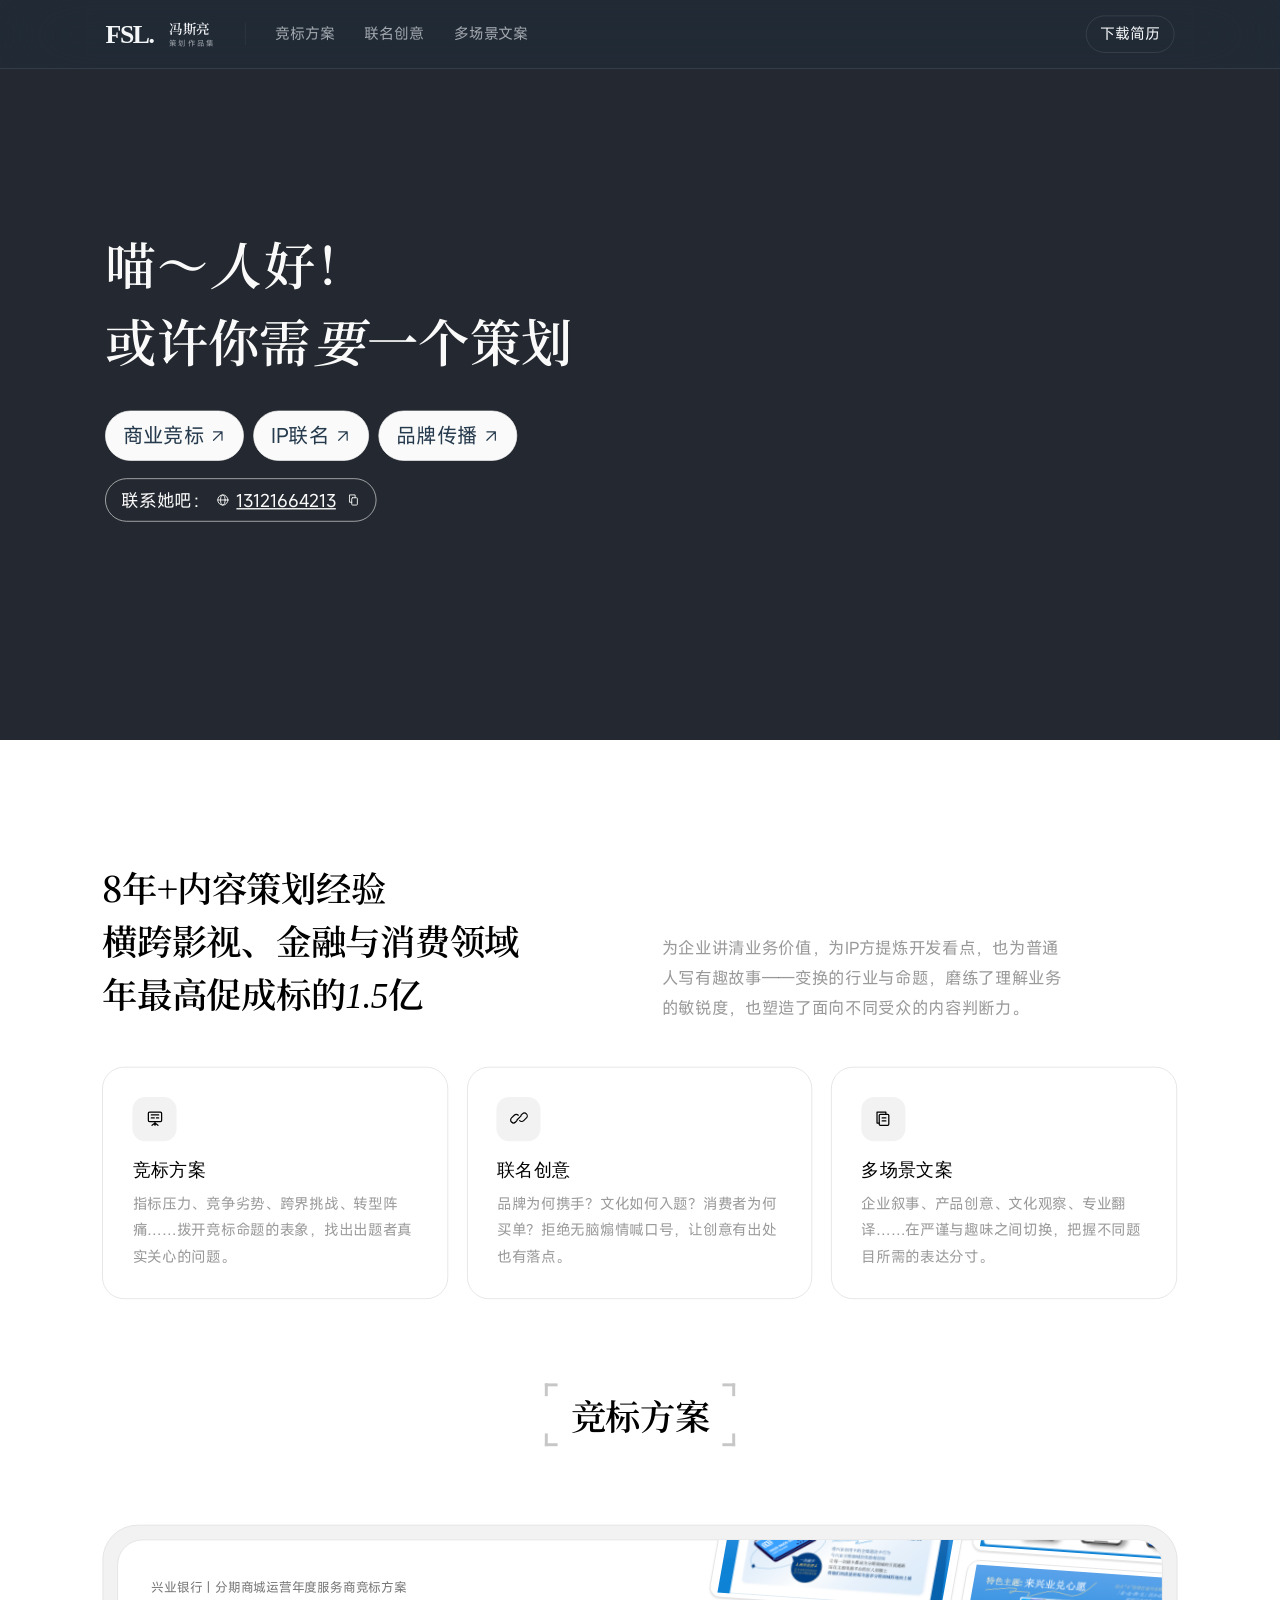
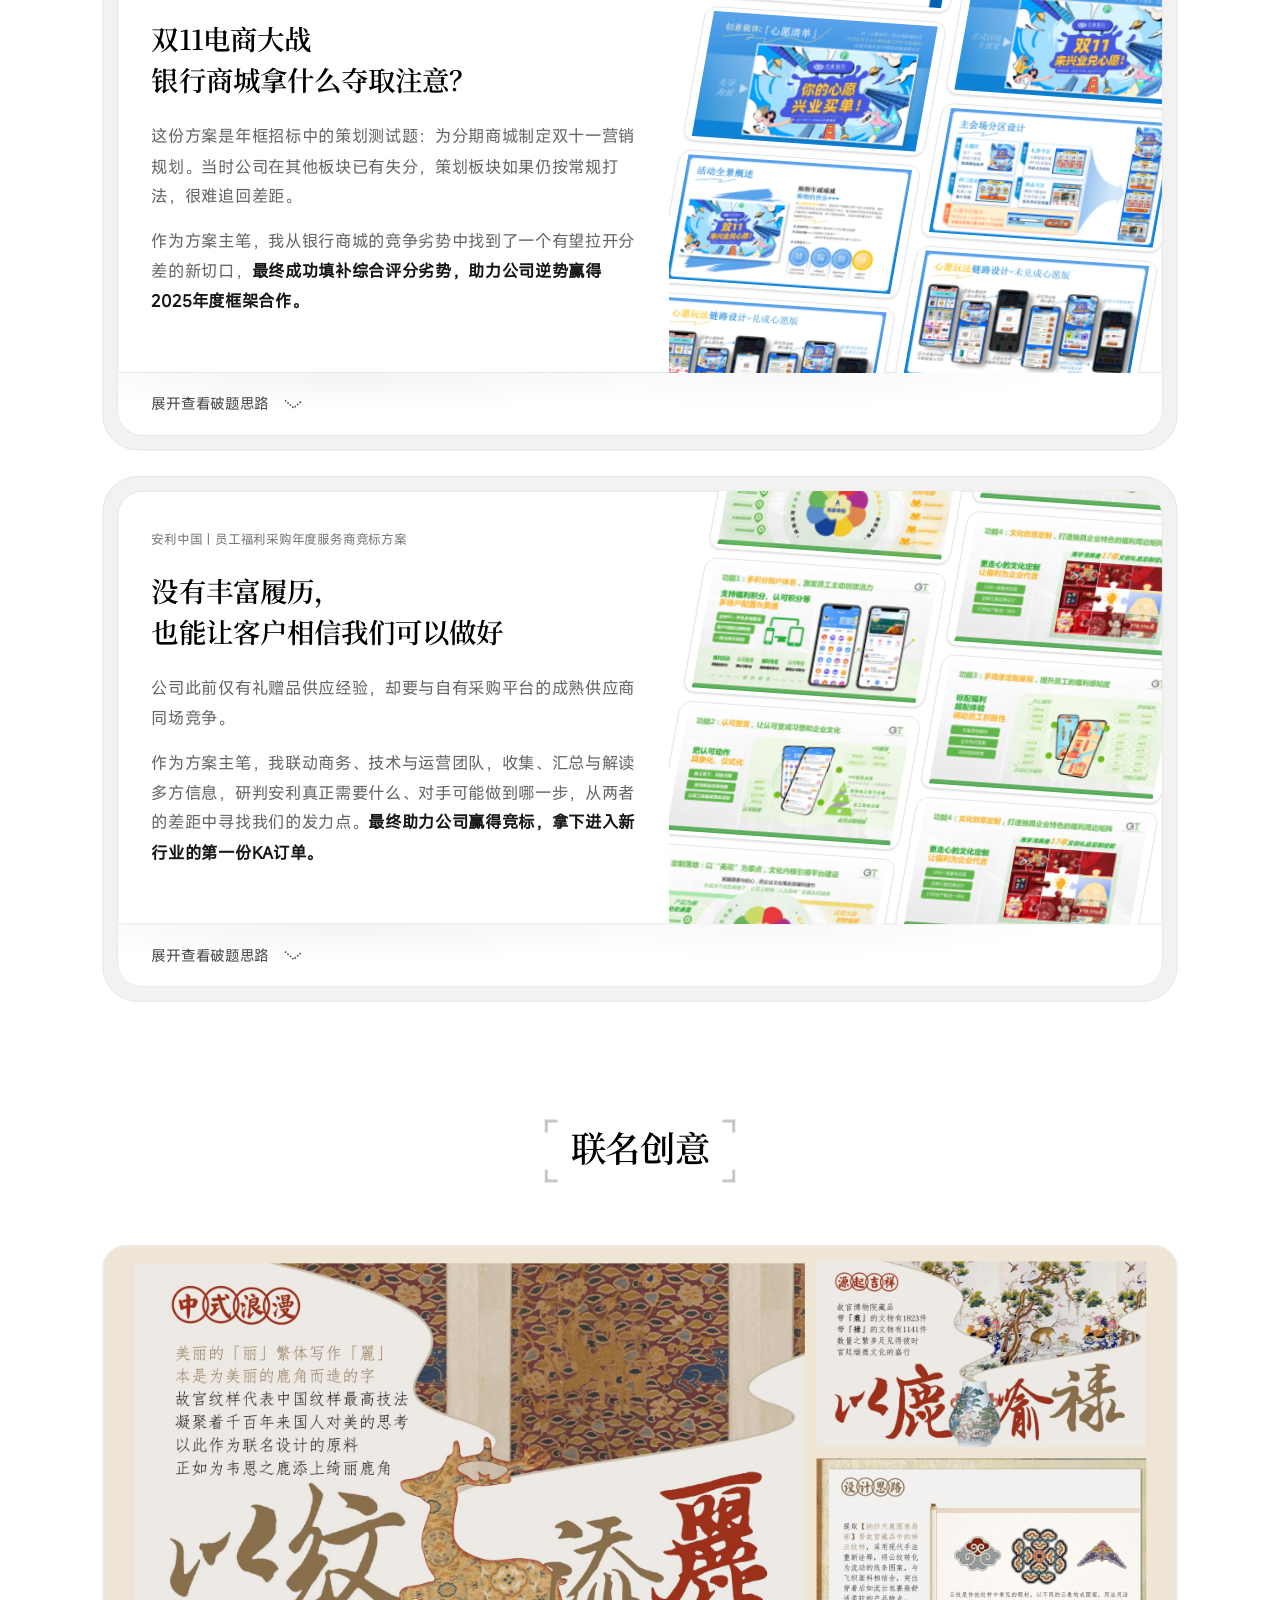
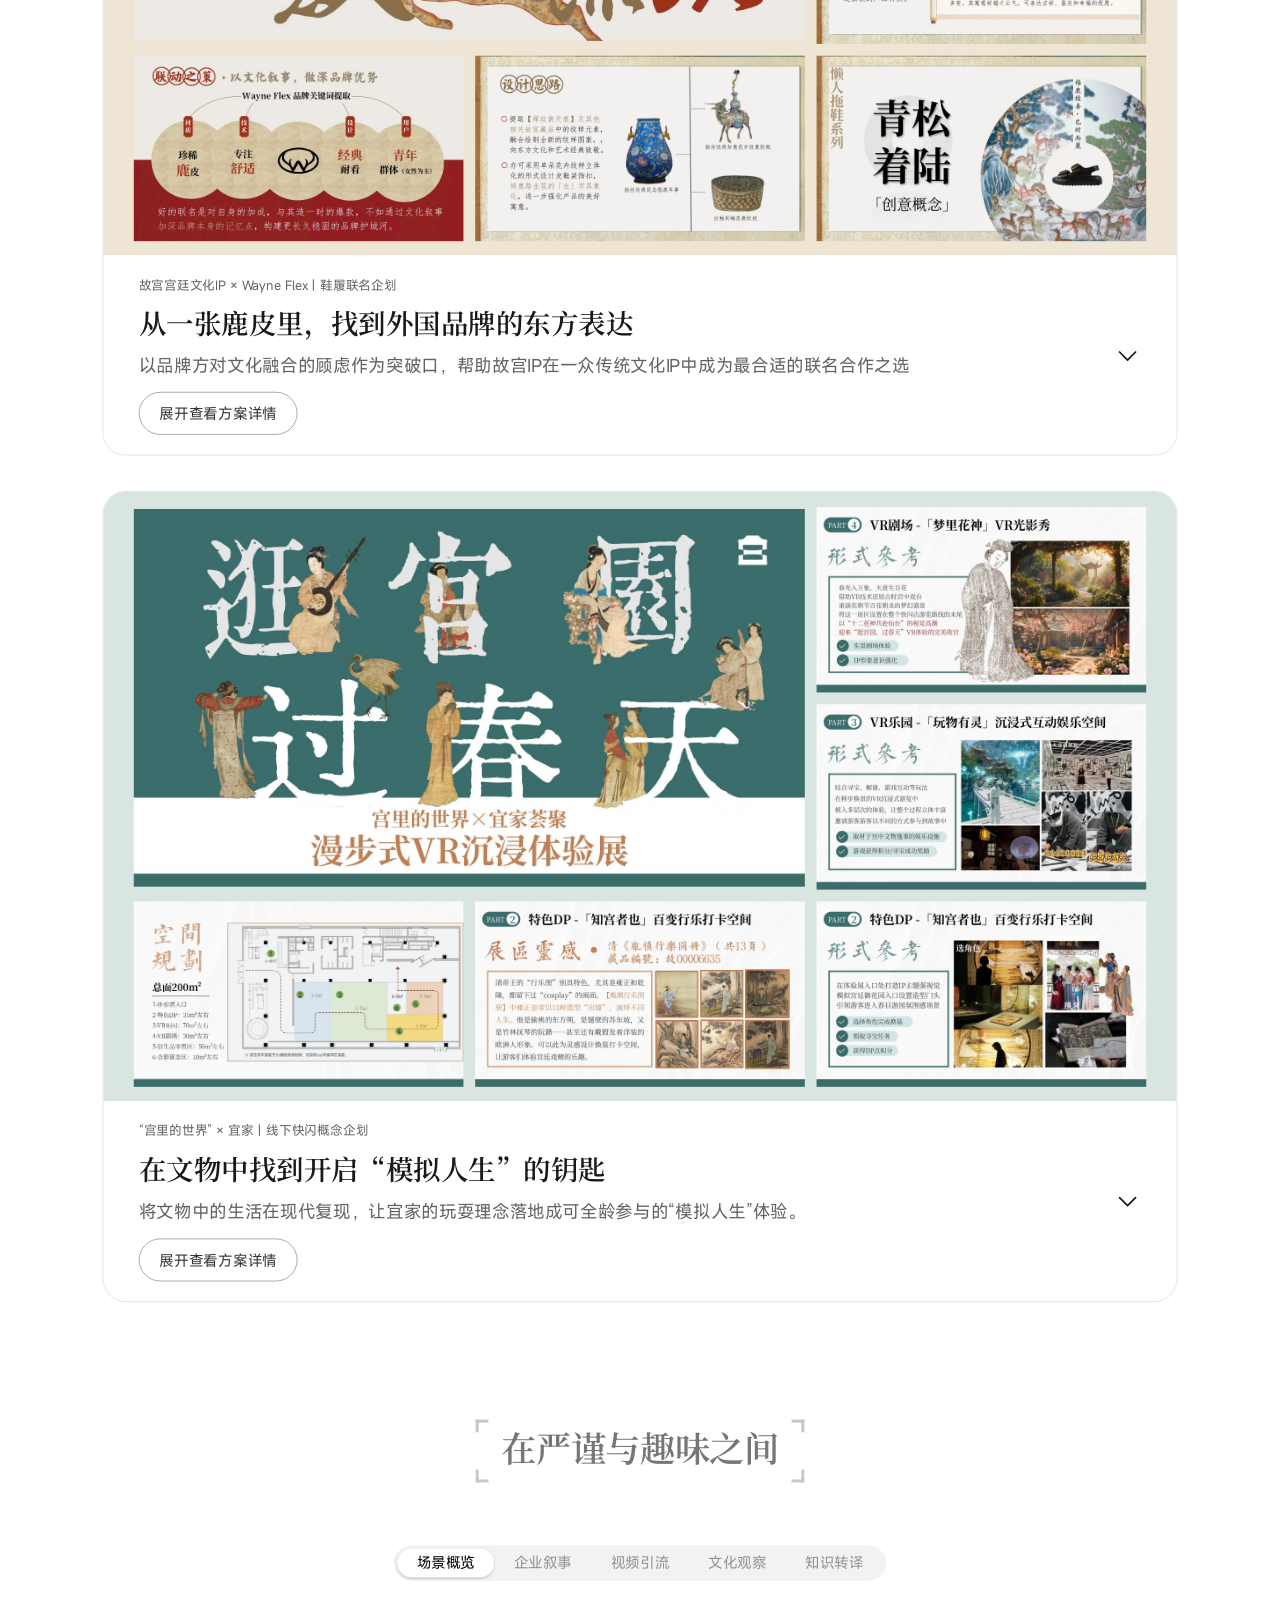
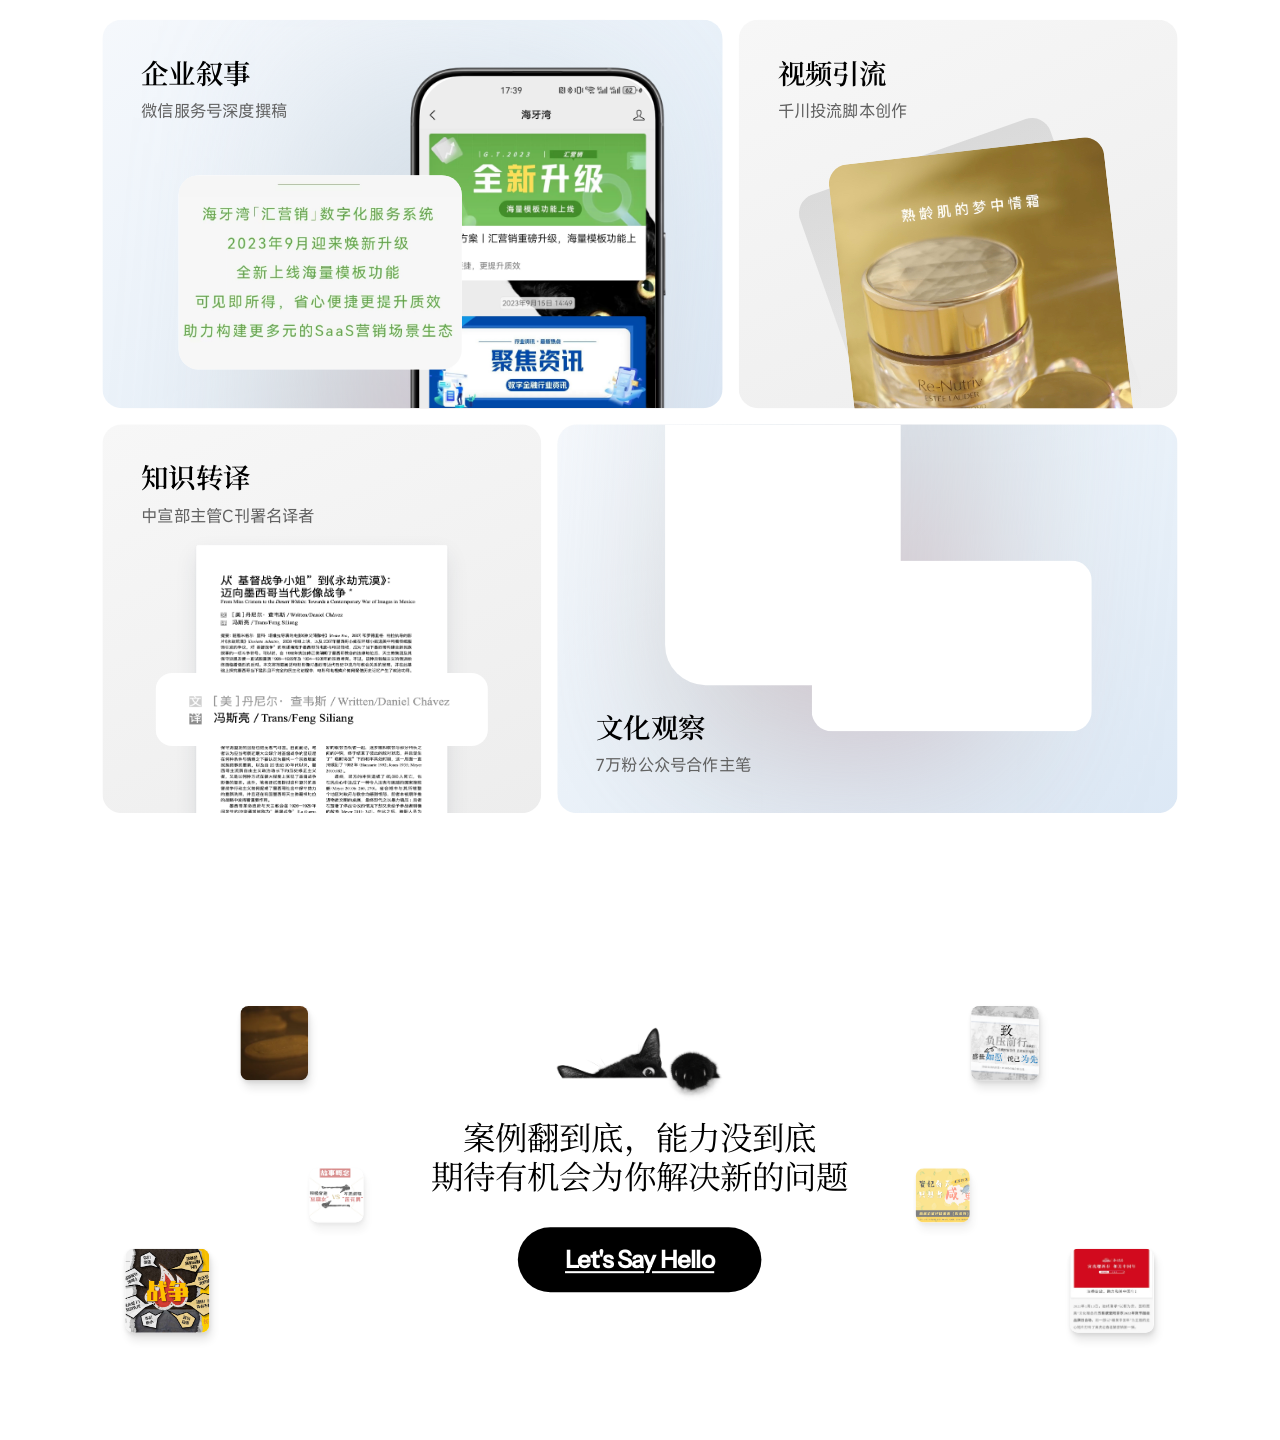
==== commit 41e1f494: "Release user-approved mobile interactions from 3099f06; verify assets without legacy transforms" ====
--- a/public/enterprise-layout-comparison.html
+++ b/public/enterprise-layout-comparison.html
@@ -2,8 +2,10 @@
 <html lang="zh-CN">
 <head>
 <meta charset="utf-8"><meta name="viewport" content="width=device-width,initial-scale=1">
+<script>(()=>{const r=document.documentElement,w=r.clientWidth,s=Math.min(w*.84,1280)/(1096*1.45);r.style.setProperty('--home-mobile-scale',w/1740);r.style.setProperty('--page-scale',s);r.style.setProperty('--page-width',1740*s+'px');r.style.setProperty('--scaled-nav',102*s+'px')})();</script>
+<link rel="preload" as="image" href="assets/cat-mobile/hero-first-paint.webp" media="(max-width:760px)" fetchpriority="high">
 <meta name="theme-color" content="#29425e"><title>冯斯亮 · 策划作品集</title>
-<link rel="preload" as="image" href="assets/poster-fast.webp" fetchpriority="high"><link rel="preload" as="font" href="hero-assets/noto-serif-hero.ttf" type="font/ttf" crossorigin><link rel="stylesheet" href="hero-assets/serif.css"><link rel="stylesheet" href="hero-assets/sans.css"><link rel="stylesheet" href="home.css">
+<link rel="preload" as="image" href="assets/poster-fast.webp" media="(min-width:761px)" fetchpriority="high"><link rel="preload" as="font" href="hero-assets/noto-serif-hero.ttf" type="font/ttf" crossorigin><link rel="stylesheet" href="hero-assets/serif.css"><link rel="stylesheet" href="hero-assets/sans.css"><link rel="stylesheet" href="home.css">
 <link rel="stylesheet" href="navigation.css">
 <link rel="stylesheet" href="navigation-colors.css"><link rel="stylesheet" href="transition-study.css">
 <script>const navColor=new URLSearchParams(location.search).get("nav");if(["deep","mist","refined"].includes(navColor))document.documentElement.dataset.navColor=navColor;</script>
@@ -25,7 +27,7 @@
 
 <main>
 <section class="stage" aria-label="冯斯亮的作品集开场">
- <div class="portrait"><canvas id="portrait-frame" aria-hidden="true"></canvas><video id="cat" muted playsinline preload="none" poster="assets/poster-fast.webp" aria-label="冯斯亮抱着黑猫，黑猫随鼠标左右转头"><source src="assets/cat-web.mp4" type="video/mp4"></video></div>
+ <div class="portrait"><img class="portrait-first-paint" src="assets/cat-mobile/hero-first-paint.webp" alt="" fetchpriority="high"><canvas id="portrait-frame" aria-hidden="true"></canvas><video id="cat" muted playsinline preload="none" data-poster="assets/poster-fast.webp" aria-label="冯斯亮抱着黑猫，黑猫随鼠标左右转头"><source src="assets/cat-web.mp4" type="video/mp4"></video></div>
  <div class="hero-copy">
   <h1 aria-label="喵～人好！或许你需要一个策划"><span class="headline-line" aria-hidden="true">喵～<em>人</em>好！</span><span class="headline-line" aria-hidden="true">或许你需<em>要</em>一个策划</span></h1>
   <ul class="profile-tags hero-entries" aria-label="策划方向与章节入口"><li><a class="hero-entry" href="#chapter-study"><span>商业竞标</span><svg class="hero-entry-arrow" viewBox="0 0 24 24" aria-hidden="true"><path d="M6 18 18 6M6 6h12v12"/></svg></a></li><li><a class="hero-entry" href="#creative-study"><span>IP联名</span><svg class="hero-entry-arrow" viewBox="0 0 24 24" aria-hidden="true"><path d="M6 18 18 6M6 6h12v12"/></svg></a></li><li><a class="hero-entry" href="#chapter-3"><span>品牌传播</span><svg class="hero-entry-arrow" viewBox="0 0 24 24" aria-hidden="true"><path d="M6 18 18 6M6 6h12v12"/></svg></a></li><li class="contact-outline-item"><button class="contact-outline" type="button" title="点击复制手机号（微信同号）" aria-label="复制手机号 13121664213"><span class="contact-caption">联系她吧：<svg class="contact-globe" viewBox="0 0 24 24" aria-hidden="true"><circle cx="12" cy="12" r="9"/><ellipse cx="12" cy="12" rx="4" ry="9"/><path d="M3 12h18"/></svg> <span class="contact-address" role="status" aria-live="polite" aria-atomic="true">13121664213</span></span><svg viewBox="0 0 24 24" aria-hidden="true"><rect x="9" y="8" width="10" height="13" rx="1.5"/><path d="M15 8V3H5v13h4"/></svg></button></li></ul>
--- a/public/culture-panel-gallery.css
+++ b/public/culture-panel-gallery.css
@@ -56,3 +56,20 @@
   color:#626262;white-space:pre-line;
 }
 .culture-case-quote span {display:block}
+
+/* Preserve the approved composition; gestures carry the touch adaptation. */
+.culture-panel-track{touch-action:pan-y pinch-zoom}
+.is-touch-gallery .culture-panel-item{-webkit-tap-highlight-color:transparent;user-select:none}
+
+/* Invisible hit area over the existing axis, no extra buttons or visual furniture. */
+.culture-drag-axis{position:absolute;left:0;top:0;height:100%;width:44px;margin-left:0;translate:-50% 0;
+ transform-origin:center;cursor:ew-resize;touch-action:none;z-index:4;background:transparent}
+.culture-drag-axis:focus-visible{outline:1px solid #0762ad;outline-offset:-1px}
+.is-touch-gallery .culture-drag-axis{margin-left:0;translate:-50% 0}
+
+.culture-drag-axis{pointer-events:auto}
+#culture-motion-detail .culture-panel-stage{touch-action:pan-y pinch-zoom}
+
+/* Separate invisible interaction plane keeps the axis reachable above the image plane. */
+.culture-axis-hit-layer{position:absolute;inset:0;overflow:hidden;pointer-events:none;z-index:5}
+.culture-axis-hit-space{position:absolute;inset:0;transform-style:preserve-3d;pointer-events:none}
--- a/public/mobile-home-trial.css
+++ b/public/mobile-home-trial.css
@@ -8,10 +8,28 @@
 .hero-band .stage{touch-action:pan-y}
 .fixed-nav{height:calc(102px * var(--home-mobile-scale))!important}
 .fixed-nav .iso-navigation{transform:translateX(-50%) scale(var(--home-mobile-scale))!important}
-.hero-copy .headline-line:active em{color:#80b8ff}
+
 }
 
-/* Touch preview must not depend on the desktop entrance observer to show work. */
-@media (hover:none), (max-width:760px){
-#portfolio-closing .bottom-cta-bg-w{opacity:1!important;visibility:visible!important;transform:none!important}
+/* Press feedback replaces desktop hover without adding persistent UI state. */
+@media (any-pointer:coarse), (max-width:760px){
+.xy-corner-variant .xy-strategy-point:active .xy-keyphrase,
+.c2-compare-prose p:active .xy-keyphrase{color:#0762ad}
+.xy-corner-variant .xy-strategy-point:active .xy-title-accent{color:#222}
+.xy-corner-variant .xy-strategy-point:active .xy-title-corners{inset:-2px;color:#0762ad}
+.c2-comparison .c2-compare-prompt:active{background:#f2f2f2;border-color:#666}
+#portfolio-closing .closing-contact .closing-hello:active{background:#000;color:#80b8ff}
 }
+
+.portrait-first-paint{display:none}
+@media(max-width:760px){
+.portrait-first-paint{display:block;position:absolute;inset:0;width:100%;height:100%;object-fit:fill}
+.portrait canvas{position:relative;opacity:0}
+.portrait canvas.is-painted{opacity:1}
+}
+
+@media(any-pointer:coarse),(max-width:760px){
+ .hero-copy h1 em{transition:color .12s ease;}
+ .hero-copy .headline-line:hover em{color:inherit;}
+ .hero-copy .headline-line.is-touch-accent em{color:#80b8ff;}
+}
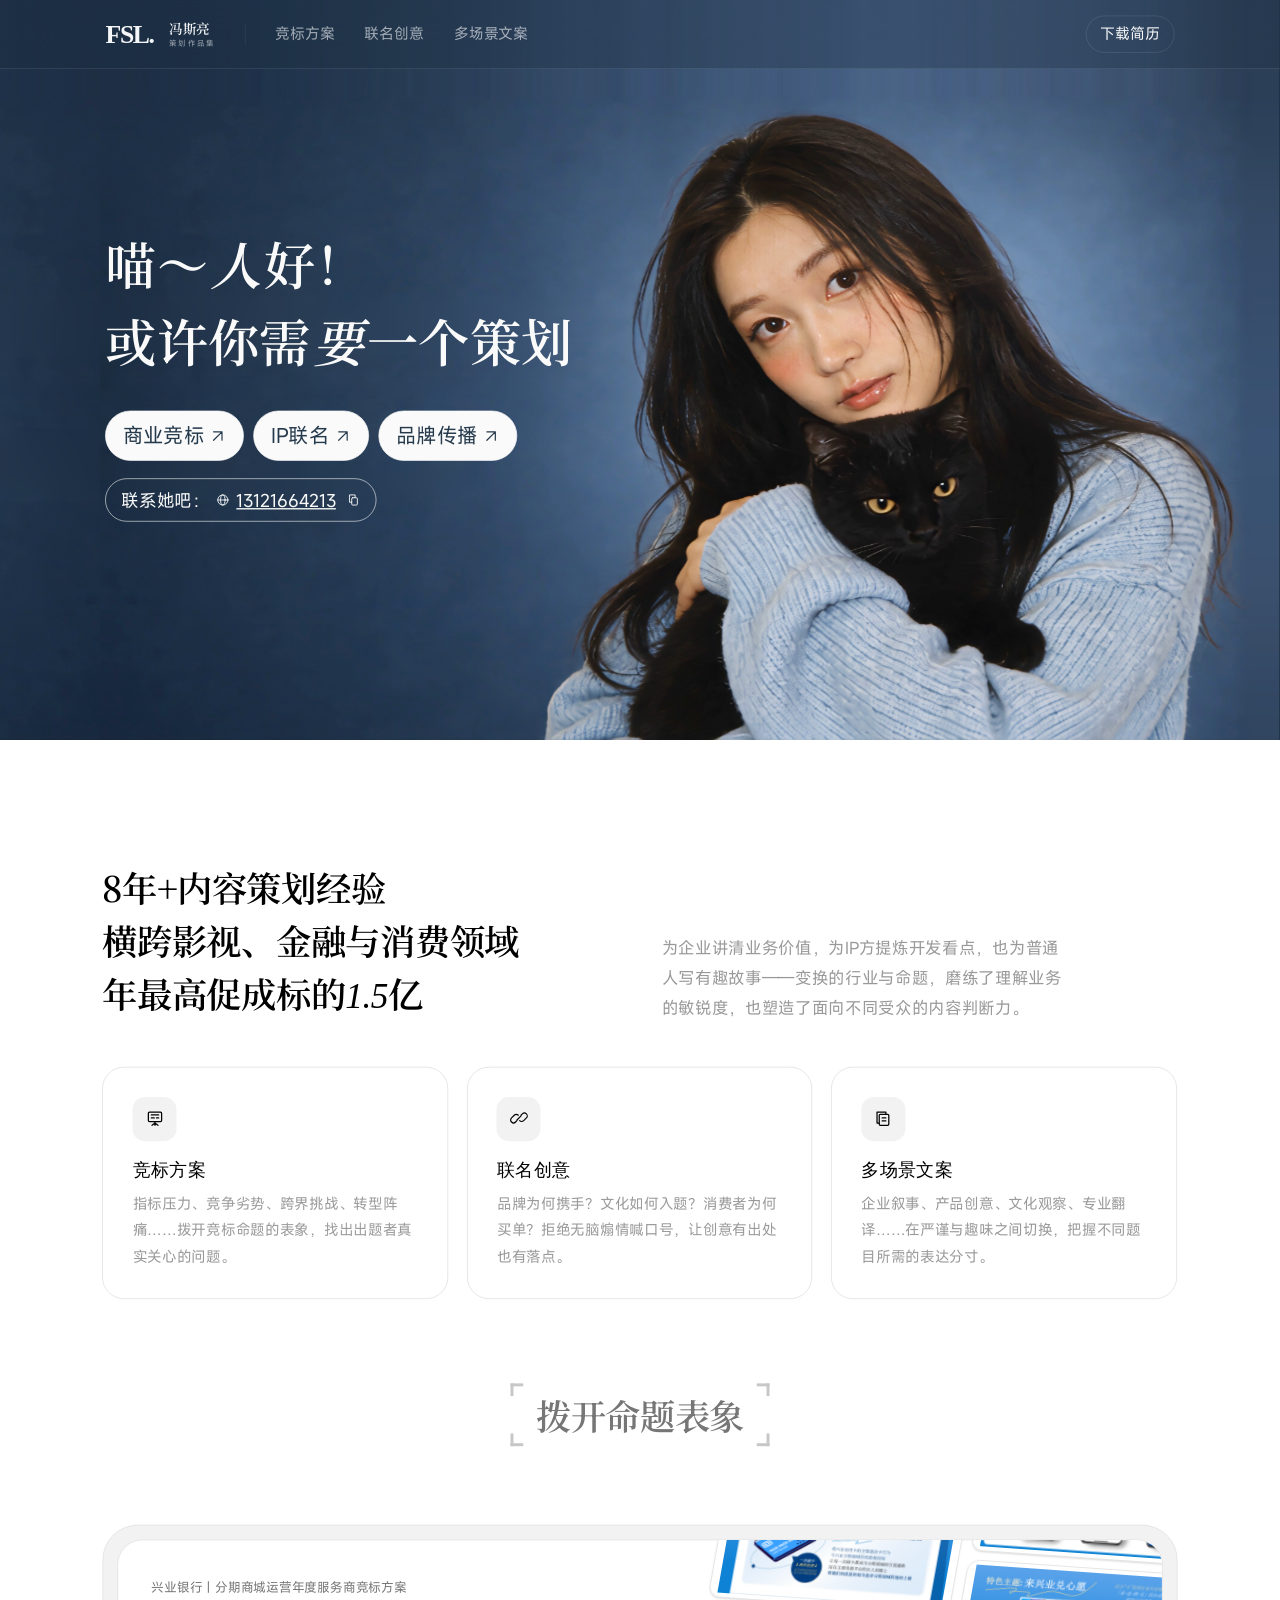
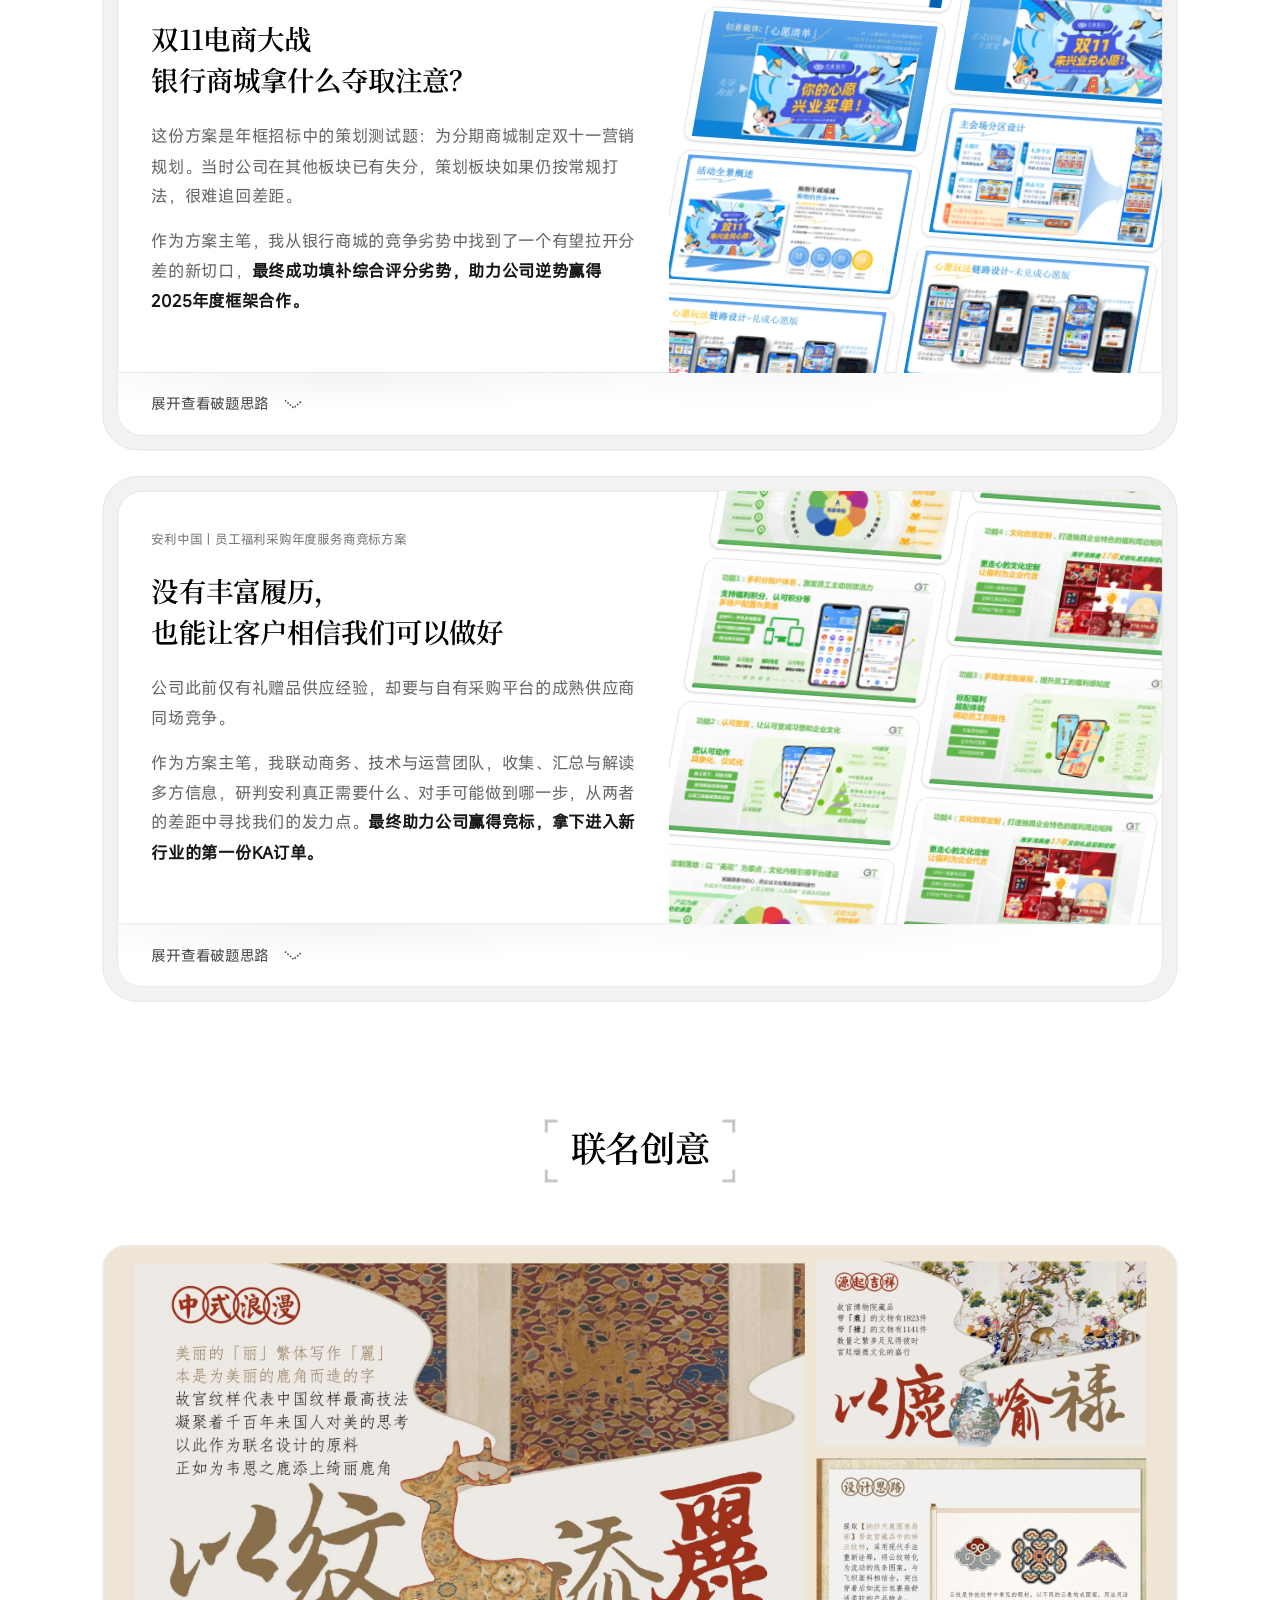
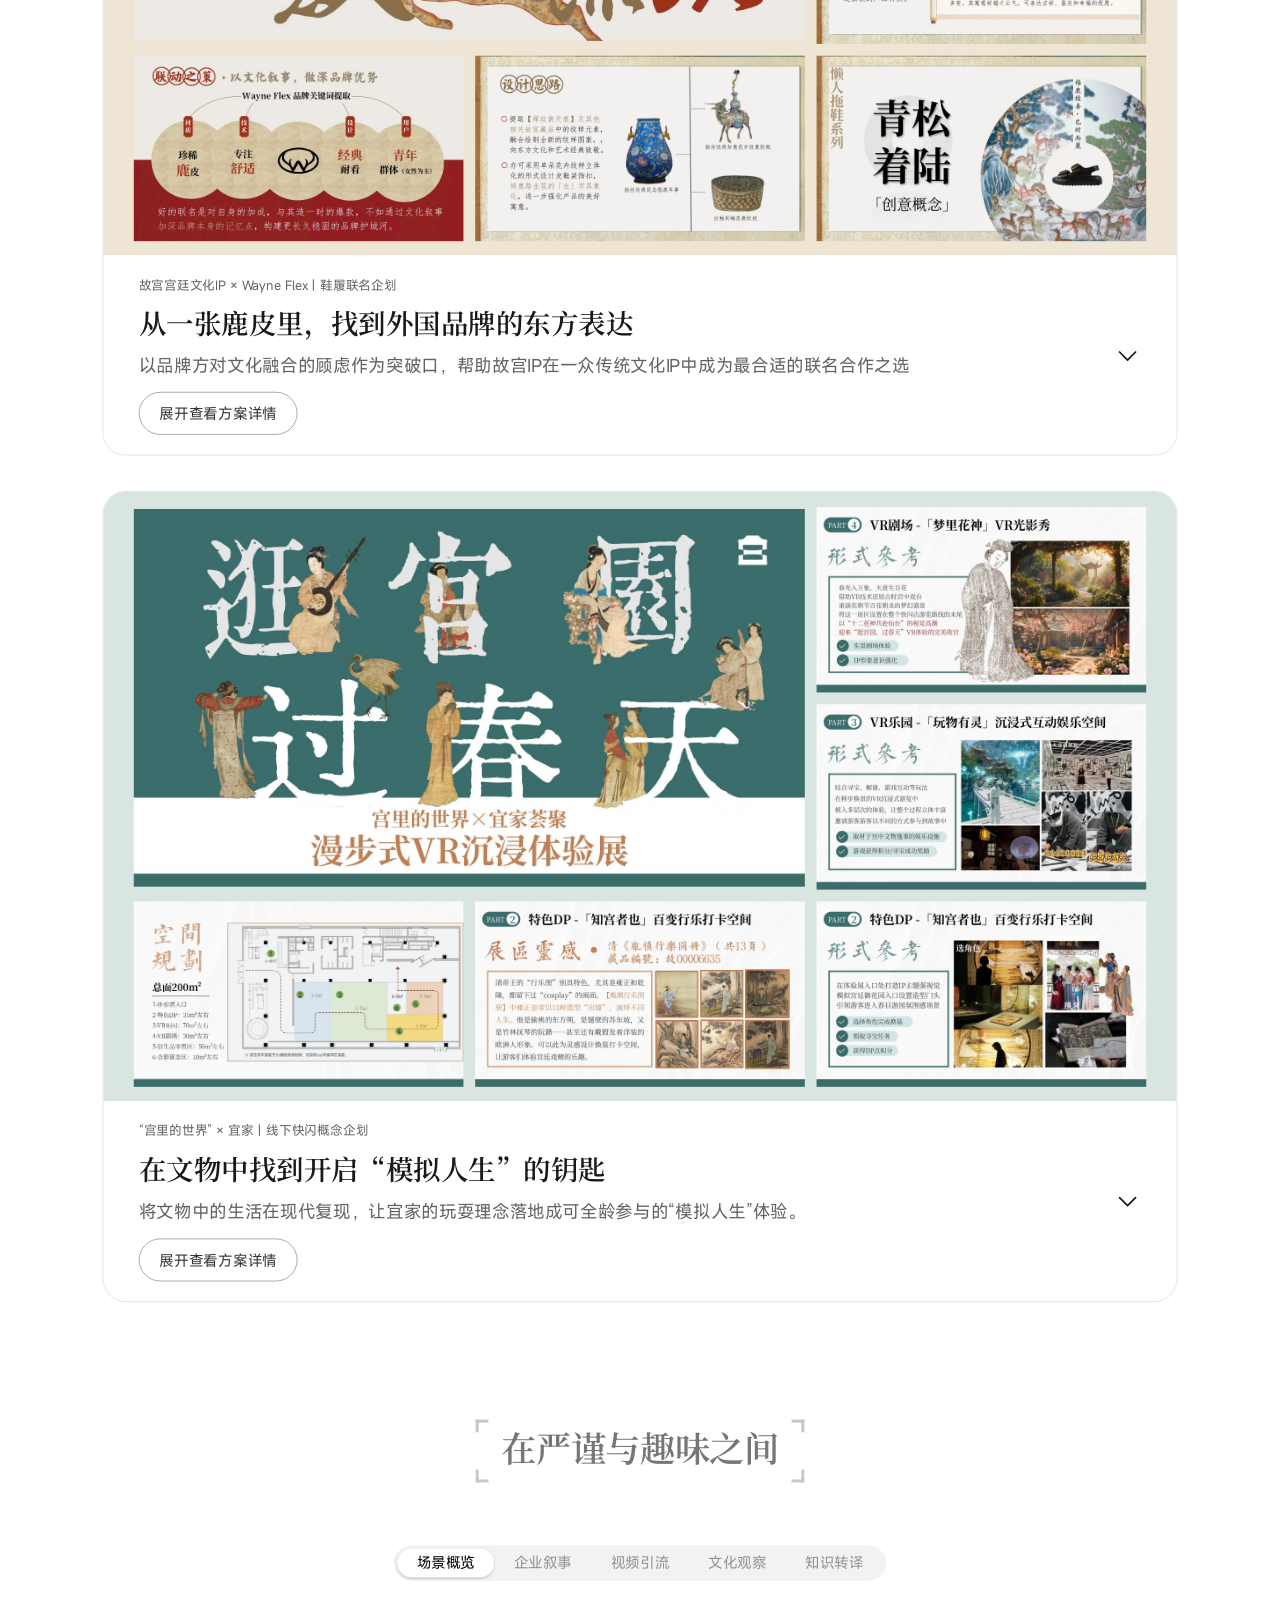
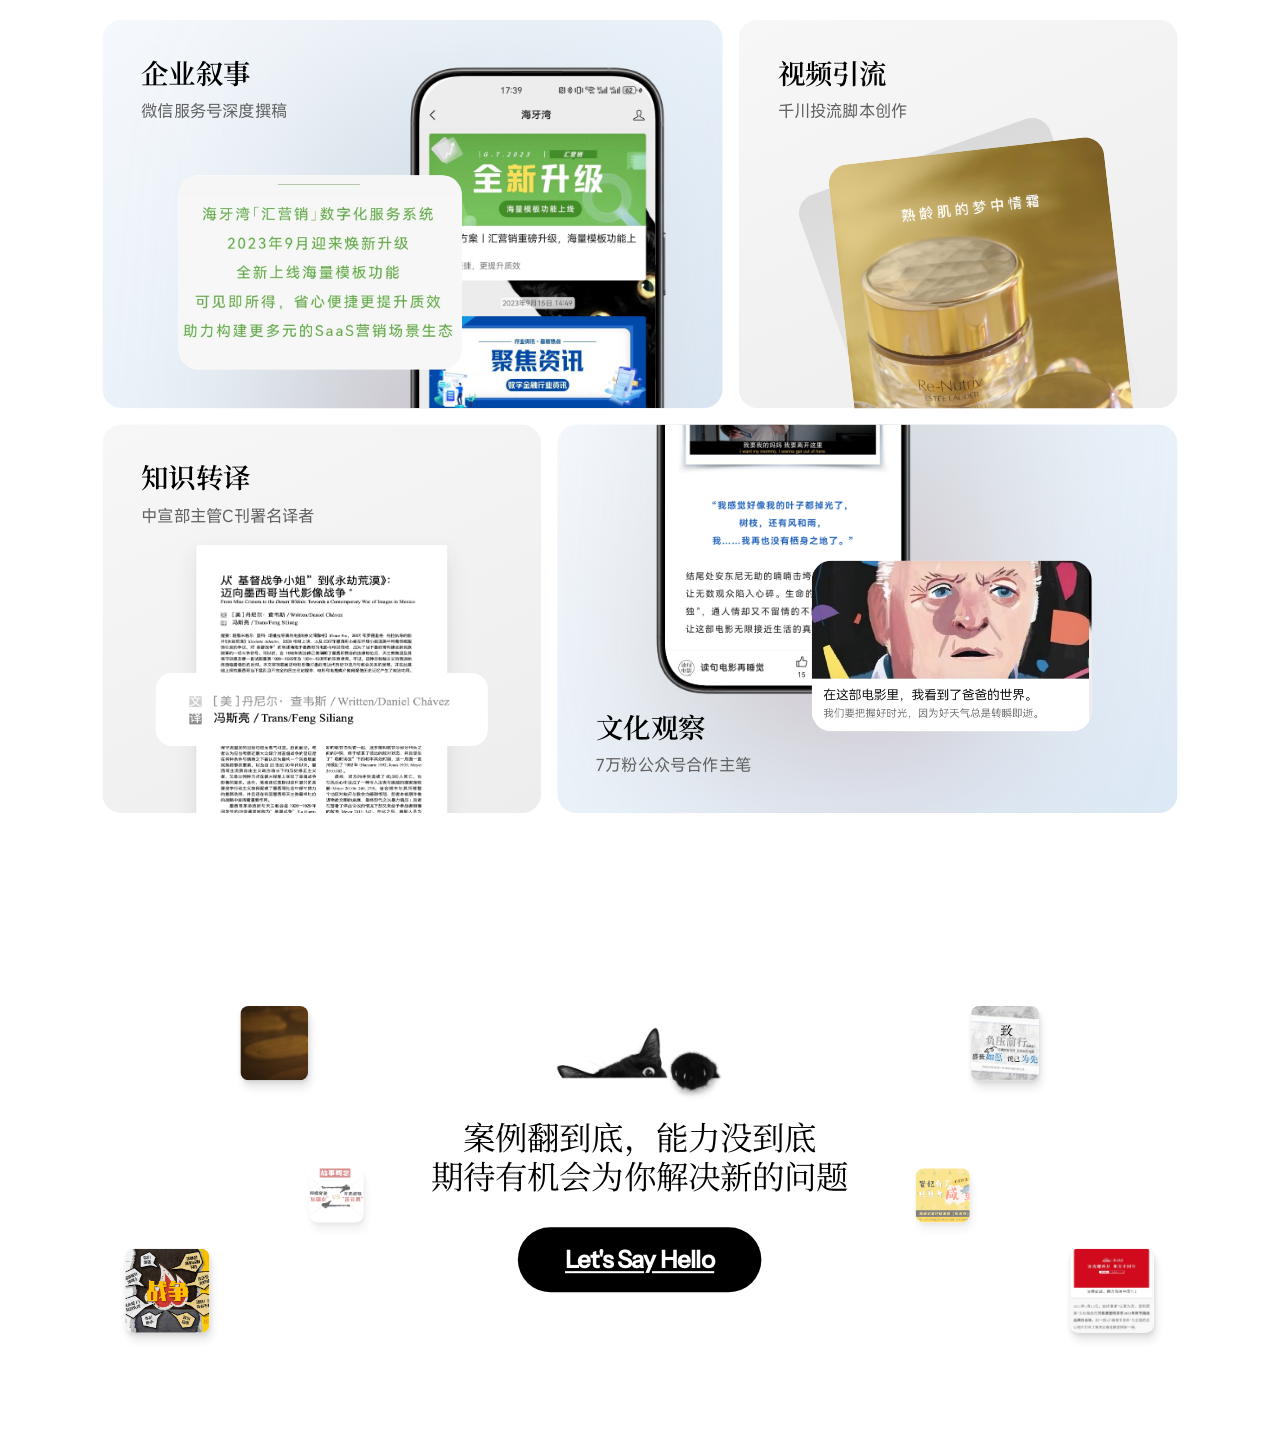
==== commit 54dae5f7: "Release approved scene tap isolation and Chinese resume filename from 4954e42" ====
--- a/public/enterprise-layout-comparison.html
+++ b/public/enterprise-layout-comparison.html
@@ -22,7 +22,7 @@
 <meta property="og:locale" content="zh_CN">
 <meta name="twitter:card" content="summary">
 </head>
-<body id="top" class="xy-corner-variant"><div class="fixed-nav"><header class="iso-navigation" aria-label="作品集导航"><div class="iso-navbar"><div class="iso-container"><div class="iso-left"><a class="iso-logo portfolio-logo" href="#top" aria-label="冯斯亮，策划作品集首页"><span class="portfolio-mark">FSL.</span><span class="portfolio-name">冯斯亮<span>策划作品集</span></span></a><div class="iso-divider"></div><nav class="iso-links" aria-label="主导航"><a class="iso-link" href="#chapter-study">竞标方案</a><a class="iso-link" href="#creative-study">联名创意</a><a class="iso-link" href="#chapter-3">多场景文案</a></nav></div><a class="iso-button" href="assets/resume/feng-siliang-content-planning-2026.pdf" download="冯斯亮_内容策划简历_2026.pdf" aria-label="下载简历（PDF）">下载简历</a></div></div></header></div><div class="hero-band">
+<body id="top" class="xy-corner-variant"><div class="fixed-nav"><header class="iso-navigation" aria-label="作品集导航"><div class="iso-navbar"><div class="iso-container"><div class="iso-left"><a class="iso-logo portfolio-logo" href="#top" aria-label="冯斯亮，策划作品集首页"><span class="portfolio-mark">FSL.</span><span class="portfolio-name">冯斯亮<span>策划作品集</span></span></a><div class="iso-divider"></div><nav class="iso-links" aria-label="主导航"><a class="iso-link" href="#chapter-study">竞标方案</a><a class="iso-link" href="#creative-study">联名创意</a><a class="iso-link" href="#chapter-3">多场景文案</a></nav></div><a class="iso-button" href="assets/resume/冯斯亮_内容策划简历.pdf" download="冯斯亮_内容策划简历.pdf" aria-label="下载简历（PDF）">下载简历</a></div></div></header></div><div class="hero-band">
 <div class="viewport-fit"><div class="artboard">
 
 <main>
--- a/public/writing-scene-details.css
+++ b/public/writing-scene-details.css
@@ -21,3 +21,8 @@
   pointer-events: none !important;
 }
 .writing-reference .scene-moving-art { pointer-events: none !important; }
+
+/* Fully remove inactive scene hit regions, including nested browsing contexts. */
+.writing-reference .scene-detail:not(.is-visible){display:none!important}
+.writing-reference .scene-detail[aria-hidden="true"],
+.writing-reference .scene-detail[aria-hidden="true"] *{pointer-events:none!important}
